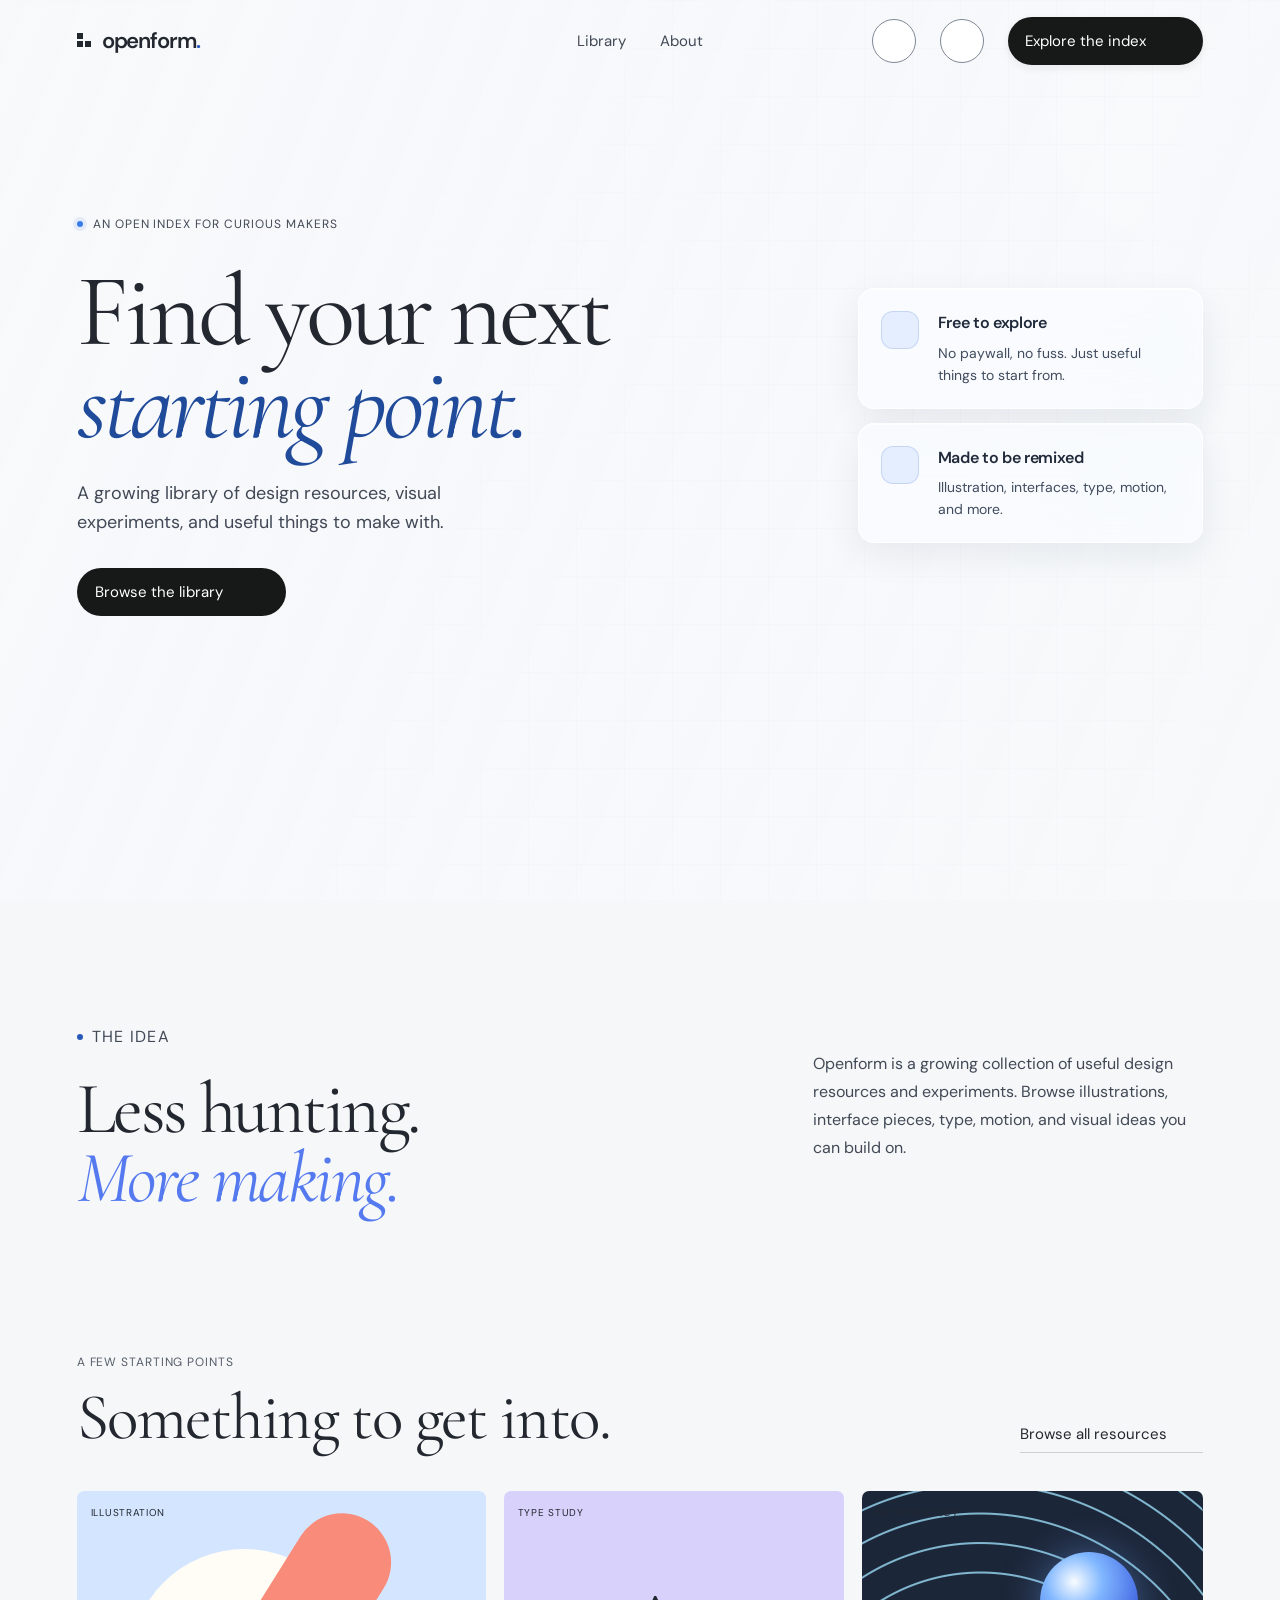
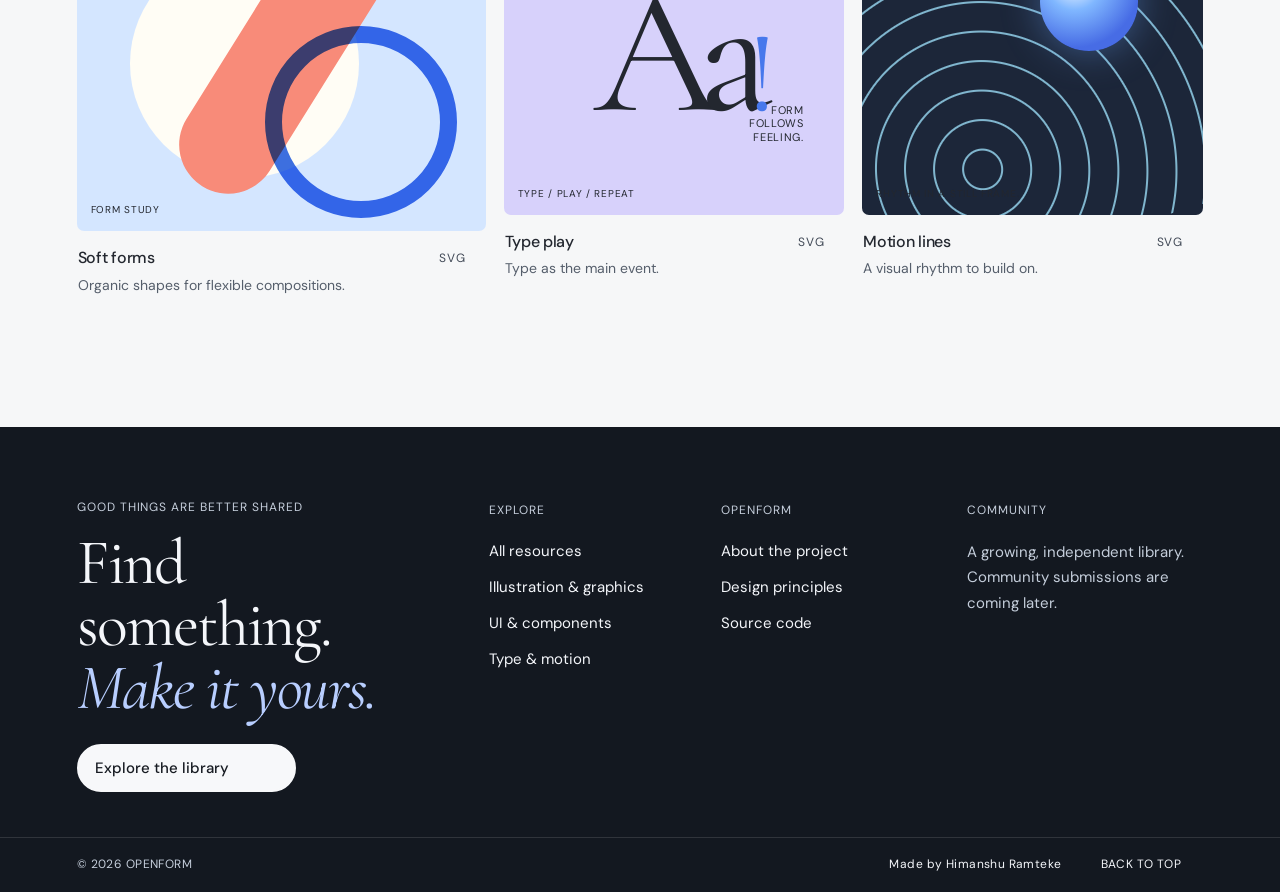
==== index.html @ 05c4e1c3 "Reset sound control preference for the updated interface behaviour" ====
<!doctype html>
<html lang="en">
<head>
<meta charset="utf-8"><meta name="viewport" content="width=device-width,initial-scale=1"><meta name="theme-color" content="#efeeeb">
<meta name="description" content="An open library of design resources, visual experiments, and useful things to make with.">
<title>Openform — A place to start something</title>
<link rel="preconnect" href="https://fonts.googleapis.com"><link rel="preconnect" href="https://fonts.gstatic.com" crossorigin>
<link href="https://fonts.googleapis.com/css2?family=Cormorant+Garamond:ital,wght@0,400;0,500;0,600;1,400;1,500;1,600&family=DM+Sans:wght@400;500;600;700&display=swap" rel="stylesheet">
<link rel="stylesheet" href="styles.css?v=20261012-2"><script src="app.js?v=20261012-2" defer></script>
</head>
<body class="home-page">
<a class="skip-link" href="#main-content">Skip to main content</a>
<div class="ambient-ribbon ribbon-one" aria-hidden="true"></div><div class="ambient-ribbon ribbon-two" aria-hidden="true"></div>
<main class="home-shell" id="main-content">
  <section class="hero-panel" id="top">
    <header class="hero-nav">
      <a class="wordmark" href="index.html" aria-label="Openform home"><span class="brand-mark" aria-hidden="true"><i></i><i></i><i></i></span><span>openform<span class="wordmark-dot">.</span></span></a>
      <nav aria-label="Main navigation"><a href="library.html">Library</a><a href="#about">About</a></nav>
      <button class="sound-toggle" data-sound-toggle type="button" aria-label="Interface sounds" aria-pressed="false" title="Interface sounds"><span class="sound-icon" aria-hidden="true"><span class="mi mi-volume-up"></span></span></button>
      <button class="theme-toggle hero-theme-toggle" id="themeToggle" type="button" aria-label="Switch colour theme" aria-pressed="false"><span class="theme-icon" aria-hidden="true"><span class="mi mi-moon"></span></span></button>
      <a class="nav-cta" href="library.html">Explore the index <span class="mi mi-arrow-up-right" aria-hidden="true"></span></a>
    </header>
    <div class="hero-content">
      <div class="hero-main-copy">
        <p class="eyebrow"><span class="eyebrow-dot"></span> AN OPEN INDEX FOR CURIOUS MAKERS</p>
        <h1>Find your next<br><em>starting point.</em></h1>
        <p class="hero-description">A growing library of design resources, visual experiments, and useful things to make with.</p>
        <div class="hero-actions"><a class="button-primary" href="library.html">Browse the library <span class="mi mi-arrow-up-right" aria-hidden="true"></span></a></div>
      </div>
      <aside class="hero-aside" aria-label="About the library">
        <div class="hero-aside-item"><span class="aside-icon"><span class="mi mi-globe" aria-hidden="true"></span></span><div><strong>Free to explore</strong><p>No paywall, no fuss. Just useful things to start from.</p></div></div>
        <div class="hero-aside-item"><span class="aside-icon"><span class="mi mi-copy" aria-hidden="true"></span></span><div><strong>Made to be remixed</strong><p>Illustration, interfaces, type, motion, and more.</p></div></div>
      </aside>
    </div>
    <div class="hero-field" aria-hidden="true">
      <div class="field-static-gradient"></div>
      <iframe id="heroGradientEmbed" class="hero-gradient-embed" title="Animated Openform gradient background" src="https://backgrounds.supply/gradient-lab/embed#s=[base64]" data-light-src="https://backgrounds.supply/gradient-lab/embed#s=[base64]" data-dark-src="https://backgrounds.supply/gradient-lab/embed#s=[base64]" loading="eager" tabindex="-1" aria-hidden="true" allow="fullscreen" referrerpolicy="strict-origin-when-cross-origin"></iframe>
      <div class="field-grid"></div>
    </div>
  </section>
  <section class="about-strip" id="about" aria-labelledby="about-title">
    <div class="about-copy">
      <div class="about-headline">
        <p class="eyebrow about-eyebrow">THE IDEA</p>
        <h2 id="about-title">Less hunting.<br><em>More making.</em></h2>
      </div>
      <div class="about-description">
        <p>Openform is a growing collection of useful design resources and experiments. Browse illustrations, interface pieces, type, motion, and visual ideas you can build on.</p>
      </div>
    </div>
  </section>
  <section class="home-selection" aria-labelledby="selection-title">
    <div class="selection-heading"><div><p class="eyebrow">A FEW STARTING POINTS</p><h2 id="selection-title">Something to get into.</h2></div><a class="underlined-link" href="library.html">Browse all resources <span class="mi mi-arrow-up-right" aria-hidden="true"></span></a></div>
    <div class="selection-grid">
      <a class="selection-card selection-card-wide" href="library.html?resource=soft-forms"><div class="selection-art selection-art-shapes"><span class="art-index">ILLUSTRATION</span><div class="shape-disc"></div><div class="shape-cut"></div><div class="shape-loop"></div><span class="art-caption">FORM STUDY</span></div><div class="selection-info"><div><h3>Soft forms</h3><p>Organic shapes for flexible compositions.</p></div><span class="asset-format">SVG <span class="mi mi-arrow-up-right" aria-hidden="true"></span></span></div></a>
      <a class="selection-card" href="library.html?resource=type-play"><div class="selection-art selection-art-type"><span class="art-index">TYPE STUDY</span><strong>Aa<span>!</span></strong><small>FORM<br>FOLLOWS<br>FEELING.</small><span class="art-caption">TYPE / PLAY / REPEAT</span></div><div class="selection-info"><div><h3>Type play</h3><p>Type as the main event.</p></div><span class="asset-format">SVG <span class="mi mi-arrow-up-right" aria-hidden="true"></span></span></div></a>
      <a class="selection-card" href="library.html?resource=motion-lines"><div class="selection-art selection-art-motion"><span class="art-index">MOTION STUDY</span><div class="motion-ribbon"></div><div class="motion-orb"></div><span class="art-caption">RHYTHM IN A STILL FRAME.</span></div><div class="selection-info"><div><h3>Motion lines</h3><p>A visual rhythm to build on.</p></div><span class="asset-format">SVG <span class="mi mi-arrow-up-right" aria-hidden="true"></span></span></div></a>
    </div>
  </section>
  
<footer class="site-footer-design" id="footer">
  <div class="footer-main footer-home-main">
    <div class="footer-cta-block">
      <p class="footer-eyebrow">GOOD THINGS ARE BETTER SHARED</p>
      <h2>Find something.<br><em>Make it yours.</em></h2>
      <a class="footer-primary-cta" href="library.html">Explore the library <span class="mi mi-arrow-up-right" aria-hidden="true"></span></a>

    </div>
    <nav class="footer-link-group" aria-label="Explore links"><span>EXPLORE</span><a href="library.html">All resources <span class="mi mi-arrow-up-right" aria-hidden="true"></span></a><a href="library.html#assetGrid">Illustration & graphics</a><a href="library.html#assetGrid">UI & components</a><a href="library.html#assetGrid">Type & motion</a></nav>
    <nav class="footer-link-group" aria-label="Project links"><span>OPENFORM</span><a href="#about">About the project</a><a href="DESIGN.md">Design principles <span class="mi mi-arrow-up-right" aria-hidden="true"></span></a><a href="https://github.com/himanshuramteke-sys/openform-preview">Source code <span class="mi mi-arrow-up-right" aria-hidden="true"></span></a></nav>
    <div class="footer-community"><span>COMMUNITY</span><p>A growing, independent library. Community submissions are coming later.</p></div>
  </div>
  <div class="footer-bottom"><span>© 2026 OPENFORM</span><a class="footer-credit" href="https://himanshuramteke.framer.website/" target="_blank" rel="noopener noreferrer">Made by Himanshu Ramteke <span class="mi mi-arrow-up-right" aria-hidden="true"></span></a><a href="#top">BACK TO TOP <span class="mi mi-arrow-up" aria-hidden="true"></span></a></div>
</footer>
</main>
</body>
</html>
---- styles.css ----
:root{color-scheme:light;--page:#efeeeb;--paper:#fff;--surface:#f7f7f5;--ink:#171818;--muted:#858681;--line:#e5e4df;--blue:#4386f5;--blue-deep:#3468e9;--cyan:#a5e8f4;--mint:#b8efdf;--coral:#ff8977;--lavender:#dcdffb;--lime:#d5f58e;--sans:"DM Sans",sans-serif;--serif:"Cormorant Garamond",Georgia,serif;--ease:cubic-bezier(.22,.7,.18,1)}*{box-sizing:border-box}html{scroll-behavior:smooth;scroll-padding-top:22px}body{margin:0;color:var(--ink);font-family:var(--sans);font-size:17px;line-height:1.5;-webkit-font-smoothing:antialiased}a{color:inherit;text-decoration:none}button,input,select{color:inherit;font:inherit}button{cursor:pointer}button:focus-visible,a:focus-visible,input:focus-visible,select:focus-visible,[tabindex]:focus-visible{outline:2px solid var(--blue-deep);outline-offset:3px}::selection{background:#c8dcff;color:#182139}[hidden]{display:none!important}body.dark{color-scheme:dark;--page:#191a1c;--paper:#222426;--surface:#26282b;--ink:#f3f2ef;--muted:#a2a39f;--line:#383a3d}
.wordmark{display:inline-flex;align-items:center;gap:9px;font-size:22px;font-weight:600;letter-spacing:-1.15px;white-space:nowrap}.wordmark-dot{color:var(--blue)}.brand-mark{position:relative;display:inline-grid;grid-template-columns:repeat(2,6px);grid-template-rows:repeat(2,6px);gap:2px;width:16px;height:16px}.brand-mark i{display:block;background:var(--ink)}.brand-mark i:first-child{grid-column:1;grid-row:1}.brand-mark i:nth-child(2){grid-column:2;grid-row:2}.brand-mark i:nth-child(3){grid-column:1;grid-row:2}
.eyebrow,.section-index,.aside-number,.field-caption,.field-coordinates,.panel-corner-label,.art-index,.art-caption,.asset-format,.footer-note,.sidebar-label,.sidebar-count,.sidebar-footer,.sidebar-note-foot,.collection-note,.sort-wrap>span,.gallery-eyebrow,.gallery-count,.preview-label,.asset-meta p,.asset-category,.modal-eyebrow{font-family:var(--sans);letter-spacing:.075em}
.ambient-ribbon{position:fixed;z-index:0;pointer-events:none;border:1px solid rgba(126,143,159,.15);border-radius:50%;transform:rotate(-28deg)}.ribbon-one{width:410px;height:860px;left:-290px;top:-220px}.ribbon-two{width:520px;height:920px;right:-350px;top:17vh;transform:rotate(31deg)}
.home-page{position:relative;min-height:100vh;overflow-x:hidden;background:var(--page)}.home-shell{position:relative;z-index:1;width:min(1380px,calc(100% - 96px));margin:58px auto 0}
.hero-panel{position:relative;isolation:isolate;min-height:680px;overflow:hidden;border-radius:24px;background:var(--paper);box-shadow:0 28px 90px rgba(30,35,42,.055)}.hero-nav{position:relative;z-index:5;display:flex;align-items:center;justify-content:space-between;gap:24px;height:78px;padding:0 clamp(24px,5vw,66px);border-bottom:1px solid rgba(20,24,28,.055)}.hero-nav nav{display:flex;align-items:center;gap:clamp(22px,4vw,54px)}.hero-nav nav a{color:#747772;font-size:14px;transition:color .2s}.hero-nav nav a:hover{color:var(--ink)}.nav-cta{display:inline-flex;align-items:center;gap:19px;min-height:39px;padding:0 15px;border-radius:99px;background:#171818;color:#fff;font-size:13px;box-shadow:0 3px 8px #17181812;transition:transform .2s,background .2s}.nav-cta:hover{background:var(--blue-deep);transform:translateY(-1px)}.nav-cta span{font-size:17px}
.hero-content{position:relative;z-index:2;display:grid;grid-template-columns:minmax(0,1.15fr) minmax(220px,.55fr);gap:clamp(26px,6vw,86px);padding:82px clamp(30px,8vw,112px) 240px}.hero-main-copy{max-width:740px}.hero-main-copy .eyebrow{display:flex;align-items:center;gap:10px;margin:0 0 28px;color:#777a76;font-size:11px}.eyebrow-dot{display:inline-block;width:6px;height:6px;border-radius:50%;background:var(--blue)}.hero-main-copy h1{margin:0;font-family:var(--serif);font-size:clamp(62px,7.2vw,103px);font-weight:400;line-height:.88;letter-spacing:-.035em}.hero-main-copy h1 em{color:#376fe2;font-weight:400;font-style:italic}.hero-description{max-width:420px;margin:24px 0 0;color:#737670;font-size:16px;line-height:1.7}.hero-actions{display:flex;align-items:center;flex-wrap:wrap;gap:24px;margin-top:25px}.button-primary{display:inline-flex;align-items:center;justify-content:space-between;gap:23px;min-height:43px;padding:0 15px;border-radius:99px;background:#171818;color:#fff;font-size:13px;transition:background .2s,transform .2s}.button-primary span{font-size:18px}.button-primary:hover{background:var(--blue-deep);transform:translateY(-2px)}.text-cta{padding:8px 0;border-bottom:1px solid #d9dad6;color:#656862;font-size:13px}.text-cta span{margin-left:8px;color:#191a1a}
.hero-aside{display:flex;flex-direction:column;justify-content:center;gap:26px;padding-top:15px}.hero-aside-item{display:grid;grid-template-columns:27px 1fr;gap:14px;align-items:start;padding-top:17px;border-top:1px solid #e8e8e4}.aside-number{padding-top:3px;color:#9b9d98;font-size:11px}.hero-aside-item strong{display:block;font-size:15px;font-weight:500;letter-spacing:-.02em}.hero-aside-item p{max-width:230px;margin:5px 0 0;color:#898b85;font-size:13px;line-height:1.65}
.hero-field{position:absolute;z-index:1;right:0;bottom:0;left:0;height:265px;overflow:hidden;background:linear-gradient(180deg,rgba(255,255,255,0) 0%,rgba(228,240,255,.4) 29%,rgba(210,231,255,.8) 100%)}.field-colour{position:absolute;inset:-35% -10% -25%;opacity:.92;background:radial-gradient(ellipse at 24% 90%,rgba(98,156,255,.86),transparent 39%),radial-gradient(ellipse at 53% 85%,rgba(103,211,238,.88),transparent 43%),radial-gradient(ellipse at 80% 95%,rgba(170,179,255,.82),transparent 41%),radial-gradient(ellipse at 42% 35%,rgba(243,248,255,.96),transparent 50%),linear-gradient(105deg,#e8f3ff 5%,#d1ecff 46%,#d8d9ff 100%);background-size:145% 150%;filter:blur(11px);animation:field-drift 15s var(--ease) infinite alternate}.field-grid{position:absolute;inset:-5% -3% -24%;opacity:.5;background-image:linear-gradient(rgba(48,112,210,.16) 1px,transparent 1px),linear-gradient(90deg,rgba(48,112,210,.16) 1px,transparent 1px);background-size:34px 34px;transform:perspective(550px) rotateX(35deg) scale(1.16);transform-origin:center bottom;mask-image:linear-gradient(to bottom,transparent 0%,rgba(0,0,0,.14) 19%,#000 60%,transparent 100%);animation:grid-drift 18s ease-in-out infinite alternate}.hero-field:after{position:absolute;inset:0;content:"";background:linear-gradient(180deg,#fff 0%,rgba(255,255,255,.56) 14%,transparent 54%);pointer-events:none}.field-caption,.field-coordinates{position:absolute;z-index:2;bottom:18px;color:rgba(29,58,105,.63);font-size:9px;letter-spacing:.1em}.field-caption{left:clamp(30px,8vw,112px)}.field-coordinates{right:clamp(30px,8vw,112px)}.field-orbit{position:absolute;z-index:1;display:block;border:1px solid rgba(58,114,210,.28);border-radius:50%;pointer-events:none}.orbit-a{right:18%;bottom:-72%;width:49%;height:100%;transform:rotate(-12deg);animation:orbit-shift 28s linear infinite}.orbit-b{right:7%;bottom:-89%;width:62%;height:120%;transform:rotate(18deg);border-color:rgba(255,255,255,.5);animation:orbit-shift 34s linear infinite reverse}.panel-corner-label{position:absolute;z-index:4;right:24px;bottom:18px;color:rgba(39,70,116,.55);font-size:9px;letter-spacing:.11em}
@keyframes field-drift{0%{background-position:0% 55%;transform:translate3d(-1.5%,0,0) scale(1.02)}100%{background-position:100% 38%;transform:translate3d(1.5%,-2%,0) scale(1.07)}}@keyframes grid-drift{0%{transform:perspective(550px) rotateX(35deg) scale(1.13) translateX(-1%)}100%{transform:perspective(550px) rotateX(35deg) scale(1.18) translateX(1%)}}@keyframes orbit-shift{to{rotate:360deg}}
.about-strip{display:grid;grid-template-columns:.6fr 1.4fr;gap:40px;width:min(1120px,calc(100% - 50px));margin:118px auto 125px}.section-index{display:flex;align-items:flex-start;justify-content:space-between;color:#858781;font-size:11px}.tiny-mark{color:var(--blue);font-size:24px;line-height:.8}.about-copy{display:grid;grid-template-columns:1.05fr .8fr;gap:50px;align-items:start}.about-copy h2{margin:0;font-family:var(--serif);font-size:clamp(47px,5.5vw,73px);font-weight:400;line-height:.9;letter-spacing:-.025em}.about-copy h2 em{color:#376fe2;font-style:italic}.about-copy>div{padding-top:8px}.about-copy p{margin:0 0 23px;color:#686b65;font-size:15px;line-height:1.8}.underlined-link{display:inline-flex;align-items:center;gap:14px;padding-bottom:6px;border-bottom:1px solid #cfd0cb;font-size:13px;transition:gap .2s,border-color .2s}.underlined-link span{font-size:18px}.underlined-link:hover{gap:20px;border-color:var(--blue)}
.home-selection{padding:0 0 95px}.selection-heading{display:flex;align-items:flex-end;justify-content:space-between;gap:24px;margin-bottom:28px}.selection-heading .eyebrow{margin:0 0 13px;color:#858781;font-size:11px}.selection-heading h2{margin:0;font-family:var(--serif);font-size:clamp(42px,4.7vw,61px);font-weight:400;line-height:.95;letter-spacing:-.025em}.selection-grid{display:grid;grid-template-columns:1.2fr 1fr 1fr;gap:14px}.selection-card{display:block;min-width:0}.selection-art{position:relative;isolation:isolate;display:flex;align-items:center;justify-content:center;aspect-ratio:1.05;overflow:hidden;border-radius:7px}.selection-card-wide .selection-art{aspect-ratio:1.2}.selection-art .art-index,.selection-art .art-caption{position:absolute;z-index:4;left:14px;font-size:10px;letter-spacing:.07em}.art-index{top:14px}.art-caption{bottom:13px}.selection-art-shapes{background:#d4e6ff}.shape-disc{position:absolute;top:17%;left:13%;width:56%;aspect-ratio:1;border-radius:50%;background:#fffdf5}.shape-cut{position:absolute;top:2%;left:39%;width:24%;height:92%;border-radius:100px;background:#f88b79;transform:rotate(32deg)}.shape-loop{position:absolute;right:7%;bottom:4%;width:47%;aspect-ratio:1;border:17px solid #3d70e8;border-radius:50%;mix-blend-mode:multiply}.selection-art-type{background:#d7d1fb}.selection-art-type>strong{font-family:var(--serif);font-size:clamp(110px,14vw,190px);font-weight:400;line-height:.8;letter-spacing:-.13em}.selection-art-type>strong span{color:#4778ec;font-size:.65em}.selection-art-type>small{position:absolute;right:12%;bottom:22%;font-size:11px;line-height:1.2;text-align:right;letter-spacing:.06em}.selection-art-motion{background:#1c2639}.motion-ribbon{position:absolute;inset:-10%;background:repeating-radial-gradient(ellipse at 30% 75%,transparent 0 18px,rgba(156,222,248,.78) 19px 20px,transparent 21px 29px);transform:rotate(-17deg);animation:motion-drift 18s linear infinite alternate}.motion-orb{position:absolute;top:19%;right:19%;width:29%;aspect-ratio:1;border-radius:50%;background:radial-gradient(circle at 35% 30%,#f9fcff,#80b7ff 30%,#476ce5 70%);box-shadow:0 0 38px rgba(111,169,255,.4)}@keyframes motion-drift{to{transform:rotate(-8deg) scale(1.08) translateX(2%)}}.selection-info{display:flex;align-items:flex-start;justify-content:space-between;gap:12px;padding:13px 1px 3px}.selection-info h3{margin:0;font-size:14px;font-weight:500;letter-spacing:-.02em}.selection-info p{margin:5px 0 0;color:#81837d;font-size:13px}.asset-format{padding-top:3px;color:#777973;font-size:10px;white-space:nowrap}
.home-footer{display:flex;align-items:center;justify-content:space-between;gap:20px;min-height:80px;border-top:1px solid #dad9d3}.home-footer p,.home-footer>a:not(.wordmark),.footer-note{color:#7f817b;font-size:12px}.home-footer>a:not(.wordmark){display:flex;align-items:center;gap:9px}.home-footer>a:not(.wordmark) span{font-size:17px}.footer-note{font-size:10px!important;letter-spacing:.08em}
.library-page{min-height:100vh;background:var(--surface)}.library-app{display:grid;grid-template-columns:228px minmax(0,1fr);max-width:1900px;min-height:100vh;margin:0 auto;background:var(--surface)}.library-sidebar{position:sticky;top:0;display:flex;flex-direction:column;align-self:start;min-width:0;height:100vh;padding:23px 14px 15px 23px;border-right:1px solid #e8e7e2;background:var(--surface)}.library-sidebar .wordmark{margin:0 0 46px 1px;font-size:23px}.sidebar-section{display:flex;flex-direction:column;gap:3px}.sidebar-label{margin:0 0 10px 8px;color:#a1a29d;font-size:11px}.sidebar-filter,.sidebar-link{display:flex;align-items:center;gap:10px;width:100%;min-height:34px;padding:0 9px;border:0;border-radius:5px;background:transparent;text-align:left;color:#777a75;font-size:14px;transition:background .18s,color .18s}.sidebar-filter:hover,.sidebar-link:hover{background:#eeefeb;color:var(--ink)}.sidebar-filter.is-active{background:#e9e9e5;color:#191a19;font-weight:500}.sidebar-icon{display:inline-flex;align-items:center;justify-content:center;flex:0 0 16px;width:16px;color:#6d716c;font-size:16px;line-height:1}.sidebar-filter .sidebar-icon{font-size:15px}.sidebar-filter:first-of-type .sidebar-icon{color:var(--blue)}.sidebar-count{margin-left:auto;color:#9b9d96;font-size:10px}.sidebar-secondary{margin-top:32px}.sidebar-note{margin-top:auto;padding:15px 10px 14px;border:1px solid #e9e8e3;border-radius:6px;background:#fff}.sidebar-note-mark{display:block;color:var(--blue);font-size:21px;line-height:1}.sidebar-note p{margin:9px 0 13px;color:#777972;font-size:12px;line-height:1.6}.sidebar-note-foot{color:#9a9c95;font-size:9px;letter-spacing:.08em}.sidebar-footer{display:flex;align-items:center;justify-content:flex-end;gap:10px;padding-top:14px;color:#999b95;font-size:10px;letter-spacing:.07em}.theme-toggle{display:grid;place-items:center;flex:0 0 34px;width:34px;height:34px;border:1px solid #e5e4df;border-radius:50%;background:transparent;font-size:19px;transition:background .2s}.theme-toggle:hover{background:#e9eaf4}.mobile-theme-toggle{display:none}
.library-main{min-width:0;padding:22px clamp(20px,2.3vw,38px) 34px}.library-header{display:flex;align-items:center;justify-content:space-between;gap:20px;margin-bottom:27px}.library-page-title{display:flex;align-items:baseline;flex-wrap:wrap;gap:12px}.library-page-title h1{margin:0;font-size:25px;font-weight:600;letter-spacing:-.055em}.library-page-title h1 span{color:#b0b1ac;font-weight:400}.library-page-title p{margin:0;color:#92948e;font-size:14px}.library-header-actions{display:flex;align-items:center;gap:19px}.collection-note{display:flex;align-items:center;gap:7px;color:#83857f;font-size:10px}.collection-dot{display:inline-block;width:6px;height:6px;border-radius:50%;background:#81cfae}.back-link{font-size:12px;color:#72756e}.back-link span{margin-left:7px;font-size:16px}
.library-tools{display:flex;align-items:center;gap:20px;margin-bottom:15px}.search-box{display:flex;align-items:center;gap:10px;width:min(100%,480px);min-height:42px;padding:0 9px 0 12px;border:1px solid #e5e5df;border-radius:6px;background:#fff}.search-icon{color:#858780;font-size:23px;line-height:1}.search-box input{width:100%;min-width:0;border:0;outline:0!important;background:transparent;font-size:14px}.search-box input::placeholder{color:#a0a29b}.search-box kbd{display:grid;place-items:center;width:20px;height:19px;border:1px solid #e8e8e2;border-radius:4px;color:#9b9d96;font:12px var(--sans)}.search-box button{display:none;place-items:center;width:26px;height:26px;border:0;border-radius:4px;background:transparent;font-size:20px}.sort-wrap{display:flex;align-items:center;gap:8px;margin-left:auto;color:#90928b;font-size:10px;letter-spacing:.09em}.sort-wrap select{min-height:35px;padding:0 24px 0 10px;border:1px solid #e5e5df;border-radius:6px;background:#fff;font-size:13px;letter-spacing:0}
.category-strip{display:flex;align-items:center;flex-wrap:wrap;gap:7px;margin-bottom:28px}.filter-chip{display:inline-flex;align-items:center;gap:8px;min-height:29px;padding:0 12px;border:0;border-radius:99px;background:#eeefed;color:#777a75;font-size:13px;white-space:nowrap;transition:background .18s,color .18s}.filter-chip span{color:#a0a29b;font-size:11px}.filter-chip:hover{background:#e4e7ed;color:#242625}.filter-chip.is-active,.filter-chip.active{background:#191a1b;color:#fff}.filter-chip.is-active span,.filter-chip.active span{color:#cfd0cc}.filter-status{margin-left:auto;color:#9a9c96;font-size:11px}.gallery-heading{display:flex;align-items:flex-end;justify-content:space-between;gap:15px;margin-bottom:13px}.gallery-eyebrow{display:block;margin-bottom:6px;color:#999b94;font-size:10px}.gallery-heading h2{margin:0;font-family:var(--serif);font-size:34px;font-weight:400;line-height:.97;letter-spacing:-.025em}.gallery-count{padding-bottom:3px;color:#9a9c95;font-size:10px}
.asset-grid{column-count:3;column-gap:12px;column-fill:balance}.asset-card{position:relative;display:inline-block;width:100%;margin:0 0 12px;break-inside:avoid;cursor:pointer;animation:fade-up .32s both}.asset-preview{position:relative;isolation:isolate;display:block;width:100%;aspect-ratio:1.12;overflow:hidden;border-radius:7px;background:#e7e8e6;transition:transform .22s,box-shadow .22s}.asset-card:hover .asset-preview{transform:translateY(-2px);box-shadow:0 9px 24px rgba(26,35,52,.08)}.asset-card[data-kind="shape"] .asset-preview{aspect-ratio:.9}.asset-card[data-kind="grid"] .asset-preview{aspect-ratio:1.08}.asset-card[data-kind="type"] .asset-preview{aspect-ratio:1.2}.asset-card[data-kind="orbit"] .asset-preview{aspect-ratio:1.1}.asset-card[data-kind="ui"] .asset-preview{aspect-ratio:1.15}.asset-card[data-kind="fields"] .asset-preview{aspect-ratio:1.26}.asset-card[data-kind="lines"] .asset-preview{aspect-ratio:1.12}.asset-card[data-kind="icons"] .asset-preview{aspect-ratio:1.05}.asset-card[data-kind="paper"] .asset-preview{aspect-ratio:.85}.asset-card[data-kind="soft"] .asset-preview{aspect-ratio:1.16}.asset-card[data-kind="kinetic"] .asset-preview{aspect-ratio:1.06}
.art-sample{position:absolute;inset:0;display:flex;align-items:center;justify-content:center;overflow:hidden;color:#171818}.sample-label,.sample-footer{position:absolute;z-index:3;left:12px;color:currentColor;font-size:9px;letter-spacing:.08em}.sample-label{top:12px}.sample-footer{bottom:11px}.sample-shape{background:#d6e5f8}.sample-circle{position:absolute;top:14%;left:12%;width:58%;aspect-ratio:1;border-radius:50%;background:#fffdf5}.sample-pillar{position:absolute;top:0;left:39%;width:26%;height:100%;border-radius:999px;background:#ff8877;transform:rotate(34deg)}.sample-ring{position:absolute;right:5%;bottom:8%;width:50%;aspect-ratio:1;border:14px solid #4879ea;border-radius:50%;mix-blend-mode:multiply}.sample-soft{background:#172238;color:#fff}.sample-blob{position:absolute;border-radius:50%;filter:blur(2px)}.blob-a{top:-8%;left:-5%;width:66%;aspect-ratio:1;background:#517cf2}.blob-b{right:-4%;bottom:-20%;width:67%;aspect-ratio:1;background:#7ce0dc}.blob-c{top:26%;left:38%;width:43%;aspect-ratio:1;background:#f88676;mix-blend-mode:screen}.sample-soft>span{position:relative;z-index:1;font-family:var(--serif);font-size:clamp(39px,4vw,66px);line-height:.8;letter-spacing:-.025em}.sample-soft small{position:absolute;right:12px;bottom:11px;font-size:9px;letter-spacing:.06em}.sample-type{background:#ddd7f8}.sample-type small,.sample-type label{position:absolute;left:12px;font-size:9px;letter-spacing:.08em}.sample-type small{top:12px}.sample-type label{bottom:11px;color:#5b5d68}.sample-type strong{font-family:var(--serif);font-size:clamp(90px,9vw,140px);font-weight:400;letter-spacing:-.09em}.sample-type strong span{color:#386ce5;font-size:.6em}.sample-orbit svg,.sample-lines svg{display:block;width:100%;height:100%}.sample-ui{padding:7%;background:#d9e4f9}.sample-ui-card{display:flex;flex-direction:column;width:100%;height:100%;padding:11px;background:#fff;color:#171818}.sample-ui-top{display:flex;align-items:center;gap:4px}.sample-ui-top i{width:5px;height:5px;border-radius:50%;background:#f88b79}.sample-ui-top i:nth-child(2){background:#d4ed9e}.sample-ui-top i:nth-child(3){background:#8db1ff}.sample-ui-top span{margin-left:auto;color:#8a8c86;font-size:8px;letter-spacing:.06em}.sample-ui-card>small{margin-top:18px;color:#7f817a;font-size:9px;letter-spacing:.06em}.sample-ui-card>strong{margin-top:7px;font-size:clamp(18px,2.2vw,31px);font-weight:500;line-height:1;letter-spacing:-.07em}.sample-ui-rule{height:1px;margin-top:auto;background:#e9e9e5}.sample-ui-card>b{margin-top:9px;color:#356be8;font-size:10px;font-weight:500}.sample-fields{background:#e9e3fb}.sample-fields>div{position:absolute;inset:4% 26% 18% 3%;border-radius:50%;background:#f68b78}.sample-fields>div:nth-child(2){inset:20% -10% 8% 45%;background:#4a79ed}.sample-fields>div:nth-child(3){inset:15% 28% 30% 24%;border-radius:48% 52% 64% 36%;background:#c4f1e6;mix-blend-mode:screen;transform:rotate(-25deg)}.sample-fields span{position:relative;z-index:1;font-family:var(--serif);font-size:47px;line-height:.8;letter-spacing:-.03em}.sample-lines{background:#172238}.sample-icons{background:#d7edaa}.icon-grid{display:grid;grid-template-columns:repeat(4,1fr);gap:6px;width:77%;height:71%}.icon-grid span{display:grid;place-items:center;border:1px solid rgba(31,35,34,.07);border-radius:4px;background:#fdfcf8;color:#1d2124;font-size:clamp(20px,3vw,35px)}.icon-grid span:nth-child(3n){background:#4a78e8;color:#fff}.icon-grid span:nth-child(3n + 1){background:#ff8b77}.sample-icons small{position:absolute;bottom:11px;left:12px;font-size:9px;letter-spacing:.07em}.sample-paper{background:#d9d3fa}.paper-circle{position:absolute;top:12%;left:6%;width:55%;aspect-ratio:1;border-radius:50%;background:#d5f58e}.paper-arch{position:absolute;top:14%;right:9%;width:34%;height:78%;border-radius:48% 48% 0 0;background:#ff8a78}.paper-cut{position:absolute;top:27%;left:38%;width:32%;height:60%;background:#3f70e9;transform:rotate(36deg)}.paper-label{position:absolute;bottom:11px;left:12px;font-size:9px;letter-spacing:.07em}.sample-spectrum{background:#192537}.sample-spectrum>div{position:absolute;width:68%;height:92%;border-radius:50%;background:#5a83ef;filter:blur(1px);transform:rotate(28deg)}.sample-spectrum>div:nth-child(2){width:47%;background:#ff8977;transform:rotate(-25deg)}.sample-spectrum>div:nth-child(3){width:27%;background:#d2f2e7;transform:rotate(8deg)}.sample-spectrum span{position:relative;color:#171818;font-family:var(--serif);font-size:30px;line-height:.85}.sample-kinetic{align-items:flex-start;justify-content:center;padding:9%;background:#d5f58e}.sample-kinetic small,.sample-kinetic>span{position:absolute;left:9%;font-size:7px;letter-spacing:.08em}.sample-kinetic small{top:9%}.sample-kinetic>span{bottom:9%}.sample-kinetic strong{font-family:var(--serif);font-size:clamp(41px,4.5vw,66px);font-weight:400;line-height:.72;letter-spacing:-.025em}.sample-kinetic em{color:transparent;font-style:italic;-webkit-text-stroke:1px #386ce5}.sample-grid{align-items:flex-start;justify-content:center;padding:10%;background:#eef4fb}.grid-lines{position:absolute;inset:0;background-image:linear-gradient(rgba(65,118,202,.14) 1px,transparent 1px),linear-gradient(90deg,rgba(65,118,202,.14) 1px,transparent 1px);background-size:23px 23px;mask-image:linear-gradient(to bottom,#000,transparent 90%)}.sample-grid small,.sample-grid span{position:absolute;left:10%;font-size:9px;letter-spacing:.08em}.sample-grid small{top:10%}.sample-grid span{bottom:10%}.sample-grid strong{position:relative;margin-top:9%;font-family:var(--serif);font-size:clamp(31px,3.4vw,50px);font-weight:400;line-height:.88;letter-spacing:-.02em}.sample-grid em{color:#3c71e7;font-style:italic;text-decoration:underline;text-decoration-thickness:1px}
.asset-open{position:absolute;right:9px;bottom:9px;z-index:5;display:grid;place-items:center;width:29px;height:29px;border:0;border-radius:50%;background:rgba(28,31,33,.54);color:#fff;font-size:18px;transition:background .18s,transform .18s}.asset-open:hover,.asset-card:hover .asset-open{background:#1b1d1e;transform:translate(1px,-1px)}.preview-label{position:absolute;top:10px;left:10px;z-index:5;padding:4px 6px;border-radius:3px;background:rgba(255,255,255,.84);color:#3d403c;font-size:9px;letter-spacing:.05em;backdrop-filter:blur(5px)}.asset-meta{display:flex;align-items:flex-start;justify-content:space-between;gap:9px;padding:10px 1px 1px}.asset-meta h3{margin:0;font-size:12px;font-weight:500;letter-spacing:-.02em}.asset-meta p{margin:4px 0 0;color:#92948e;font-size:10px;letter-spacing:.035em}.asset-category{padding:4px 6px;border:1px solid #e5e5df;border-radius:3px;color:#7c7f78;font-size:10px;letter-spacing:0;white-space:nowrap}.empty-state{padding:90px 20px;text-align:center}.empty-state>span{color:var(--blue);font-family:var(--serif);font-size:47px}.empty-state h2{margin:6px 0 8px;font-family:var(--serif);font-size:36px;font-weight:400}.empty-state p{color:var(--muted);font-size:14px}.reset-button{margin-top:7px;padding:9px 12px;border:0;border-radius:4px;background:#171818;color:#fff;font-size:13px}.gallery-footer{display:flex;justify-content:space-between;gap:20px;margin-top:37px;padding:16px 0 0;border-top:1px solid #e5e4df;color:#a1a29b;font-size:9px;letter-spacing:.1em}
.modal-backdrop{position:fixed;z-index:50;inset:0;display:none;align-items:center;justify-content:center;overflow:auto;padding:24px;background:rgba(23,25,29,.58);backdrop-filter:blur(7px)}.modal-backdrop.open{display:flex}.asset-modal{position:relative;display:grid;grid-template-columns:1fr 1fr;width:min(900px,100%);max-height:calc(100vh - 48px);overflow:auto;border-radius:8px;background:var(--paper);box-shadow:0 24px 80px #0003}.modal-close{position:absolute;z-index:4;top:12px;right:12px;display:grid;place-items:center;width:35px;height:35px;border:1px solid #deded9;border-radius:50%;background:var(--paper);font-size:23px}.modal-preview{position:relative;min-height:340px;overflow:hidden;background:var(--surface)}.modal-preview .art-sample{min-height:100%;aspect-ratio:auto}.modal-info{padding:clamp(25px,4vw,45px)}.modal-eyebrow{color:#969891;font-size:10px;letter-spacing:.08em}.modal-info h2{margin:17px 0 12px;font-family:var(--serif);font-size:clamp(32px,4vw,48px);font-weight:400;line-height:.96}.modal-info>p{color:#777a74;font-size:14px;line-height:1.75}.modal-tags{display:flex;flex-wrap:wrap;gap:6px;margin:20px 0}.modal-tags span{padding:5px 8px;border:1px solid #e2e2dc;border-radius:3px;color:#666963;font-size:11px}.modal-actions{display:flex;flex-wrap:wrap;gap:8px;margin-top:23px}.pill-link,.secondary-button{display:inline-flex;align-items:center;justify-content:center;gap:12px;min-height:40px;padding:10px 13px;border:1px solid #171818;border-radius:4px;background:#171818;color:#fff;font-size:13px}.secondary-button{background:transparent;color:#171818}.modal-info .modal-note{margin-top:20px;font-size:12px}.grain{display:none}
@keyframes fade-up{from{opacity:0;transform:translateY(5px)}to{opacity:1;transform:translateY(0)}}
@media(min-width:1540px){.asset-grid{column-count:4}.library-main{padding-inline:40px}}
@media(max-width:1120px){.home-shell{width:calc(100% - 60px);margin-top:35px}.hero-content{padding:70px 6% 240px;grid-template-columns:minmax(0,1fr) minmax(210px,.65fr)}.hero-main-copy h1{font-size:clamp(62px,8vw,87px)}.library-app{grid-template-columns:205px minmax(0,1fr)}.library-sidebar{padding-left:16px}.library-main{padding-inline:21px}.asset-grid{column-count:2}.selection-grid{gap:12px}}
@media(max-width:760px){.home-shell{width:calc(100% - 28px);margin-top:14px}.hero-panel{min-height:0;border-radius:17px}.hero-nav{height:65px;padding:0 18px}.hero-nav nav{gap:16px}.hero-nav nav a{font-size:13px}.wordmark{font-size:20px;gap:7px}.brand-mark{transform:scale(.86)}.nav-cta{min-height:34px;padding:0 10px;gap:7px;font-size:12px}.hero-content{display:block;padding:49px 22px 224px}.hero-main-copy .eyebrow{margin-bottom:24px;font-size:10px}.hero-main-copy h1{font-size:clamp(59px,11.6vw,85px)}.hero-description{max-width:400px;margin-top:20px;font-size:15px}.hero-actions{gap:17px;margin-top:21px}.button-primary{min-height:39px;padding:0 12px;font-size:12px}.text-cta{font-size:12px}.hero-aside{display:none}.hero-field{height:226px}.field-caption{left:22px;bottom:13px;font-size:8px}.field-coordinates{right:22px;bottom:13px;font-size:8px}.panel-corner-label{display:none}.about-strip{grid-template-columns:1fr;gap:20px;width:calc(100% - 44px);margin:75px auto 80px}.section-index{font-size:10px}.tiny-mark{font-size:21px}.about-copy{grid-template-columns:1fr;gap:22px}.about-copy h2{font-size:59px}.about-copy>div{padding-top:0}.about-copy p{max-width:500px;font-size:14px}.home-selection{padding-bottom:65px}.selection-heading{align-items:flex-start;flex-direction:column;gap:17px}.selection-heading h2{font-size:43px}.selection-grid{grid-template-columns:1fr 1fr;gap:21px 10px}.selection-card-wide{grid-column:span 2}.selection-card-wide .selection-art{aspect-ratio:1.35}.selection-art{aspect-ratio:1}.selection-art-type>strong{font-size:clamp(100px,23vw,145px)}.selection-art-type>small{font-size:9px}.selection-info{padding-top:9px}.selection-info h3{font-size:12px}.selection-info p{font-size:12px;line-height:1.4}.asset-format{font-size:9px}.home-footer{flex-wrap:wrap;gap:10px;padding:18px 0}.home-footer p{display:none}.footer-note{display:none}
.library-app{display:block}.library-sidebar{position:relative;display:grid;grid-template-columns:1fr auto;align-items:center;height:auto;padding:13px 17px;border-right:0;border-bottom:1px solid #e8e7e2}.library-sidebar .wordmark{margin:0}.sidebar-section,.sidebar-note,.sidebar-footer{display:none}.library-main{padding:21px 17px 30px}.library-header{margin-bottom:19px}.library-page-title{display:block}.library-page-title h1{font-size:23px}.library-page-title p{margin-top:4px;font-size:12px}.library-header-actions{gap:11px}.collection-note,.back-link{display:none}.mobile-theme-toggle{display:grid}.library-tools{gap:10px}.search-box{min-height:40px}.sort-wrap{gap:5px}.sort-wrap>span{font-size:9px}.sort-wrap select{padding:0 18px 0 7px;min-height:34px;font-size:12px}.category-strip{flex-wrap:nowrap;overflow-x:auto;padding:1px 0 8px;margin-right:-17px;margin-bottom:22px;scrollbar-width:none}.category-strip::-webkit-scrollbar{display:none}.filter-chip{min-height:29px;padding:0 10px;font-size:12px}.filter-status{display:none}.gallery-heading h2{font-size:31px}.gallery-count{font-size:9px}.asset-grid{column-count:2;column-gap:9px}.asset-card{margin-bottom:11px}.asset-preview{border-radius:6px}.asset-card[data-kind="shape"] .asset-preview{aspect-ratio:.86}.asset-card[data-kind="paper"] .asset-preview{aspect-ratio:.84}.preview-label{top:7px;left:7px;padding:4px;font-size:8px}.asset-open{right:6px;bottom:6px;width:25px;height:25px;font-size:16px}.asset-meta{gap:6px;padding-top:8px}.asset-meta h3{font-size:11px}.asset-meta p{font-size:9px}.asset-category{font-size:9px;padding:3px 4px}.gallery-footer{font-size:8px}.asset-modal{display:block;max-height:calc(100vh - 24px)}.modal-backdrop{padding:12px}.modal-preview{min-height:220px;max-height:250px}.modal-info{padding:22px}.modal-info h2{font-size:36px}.modal-actions{flex-direction:column;align-items:stretch}.modal-actions button{width:100%}}
@media(max-width:390px){.hero-nav nav{gap:12px}.hero-nav nav a{font-size:12px}.nav-cta{font-size:11px}.hero-main-copy h1{font-size:57px}.hero-content{padding-inline:18px}.field-caption{left:18px}.field-coordinates{right:18px}.library-tools{align-items:stretch;flex-direction:column}.search-box{width:100%}.sort-wrap{justify-content:flex-end}.asset-category{display:none}}
@media(prefers-reduced-motion:reduce){*,*::before,*::after{scroll-behavior:auto!important;animation-duration:.01ms!important;animation-iteration-count:1!important;transition-duration:.01ms!important}}


/* === Reference pass 05: Outway-style footer, clean split hero, animated spectral field === */
:root{
  --page:#efeeeb;--paper:#fff;--surface:#f7f7f5;--ink:#171818;--muted:#858681;--line:#e5e4df;
  --blue:#4386f5;--blue-deep:#3468e9;--cyan:#a5e8f4;--mint:#b8efdf;--coral:#ff8977;--lavender:#dcdffb;--lime:#d5f58e;
  --sans:"DM Sans",sans-serif;--serif:"Cormorant Garamond",Georgia,serif;--footer:#14191f;--footer-ink:#f5f6f7;--footer-muted:#a6adb7;
}
body.dark{color-scheme:dark;--page:#14171c;--paper:#1c2026;--surface:#1a1e24;--ink:#f2f3f3;--muted:#a2a7af;--line:#343a43;--blue:#85b3ff;--blue-deep:#6b9dff;--footer:#10141a;--footer-ink:#f5f6f7;--footer-muted:#a6adb7}
.field-colour{display:none!important}
.hero-field{background:#eaf4fc;height:265px}
.field-canvas{position:absolute;inset:0;display:block;width:100%;height:100%;filter:saturate(1.08)}
.hero-field::after{position:absolute;inset:0;content:"";pointer-events:none;background:linear-gradient(180deg,rgba(255,255,255,.92) 0%,rgba(255,255,255,.42) 18%,rgba(255,255,255,.03) 53%,transparent 76%)}
.field-grid{z-index:1;opacity:.22;background-image:linear-gradient(rgba(41,100,192,.18) 1px,transparent 1px),linear-gradient(90deg,rgba(41,100,192,.18) 1px,transparent 1px);background-size:36px 36px;mask-image:linear-gradient(to bottom,transparent 0%,#000 36%,#000 80%,transparent 100%)}
.field-caption,.field-coordinates{z-index:3;color:rgba(30,58,99,.7);font-size:9px;letter-spacing:.105em}
.hero-theme-toggle{flex:0 0 36px;width:36px;height:36px;border:1px solid #e6e7e4;border-radius:50%;background:rgba(255,255,255,.84);color:#23272d;backdrop-filter:blur(10px)}
.hero-theme-toggle:hover{background:#e7efff}
.hero-nav{gap:clamp(12px,2vw,24px)}
.hero-nav nav{margin-left:auto}
.hero-nav nav a{white-space:nowrap}
.nav-cta{white-space:nowrap}
body.dark.home-page{background:#14171c;color:#f2f3f3}
body.dark.home-page .hero-panel{background:#1c2026;box-shadow:0 28px 90px rgba(0,0,0,.24)}
body.dark.home-page .hero-nav{border-bottom-color:rgba(255,255,255,.08)}
body.dark.home-page .hero-nav nav a,body.dark.home-page .hero-main-copy .eyebrow,body.dark.home-page .hero-description,body.dark.home-page .hero-aside-item p{color:#a2a7af}
body.dark.home-page .hero-main-copy h1{color:#f2f3f3}
body.dark.home-page .hero-main-copy h1 em{color:#8bbaff}
body.dark.home-page .hero-aside-item{border-top-color:#363b43}
body.dark.home-page .aside-number{color:#979eaa}
body.dark.home-page .text-cta{color:#b9bec7;border-bottom-color:#454b55}
body.dark.home-page .text-cta span{color:#eef1f6}
body.dark.home-page .hero-field{background:#111824}
body.dark.home-page .hero-field::after{background:linear-gradient(180deg,rgba(28,32,38,.94) 0%,rgba(28,32,38,.43) 19%,rgba(28,32,38,.04) 53%,transparent 76%)}
body.dark.home-page .field-grid{opacity:.18;background-image:linear-gradient(rgba(111,157,255,.2) 1px,transparent 1px),linear-gradient(90deg,rgba(111,157,255,.2) 1px,transparent 1px)}
body.dark.home-page .field-caption,body.dark.home-page .field-coordinates{color:rgba(210,226,255,.75)}
body.dark.home-page .hero-theme-toggle{background:#262c35;border-color:#414854;color:#f2f3f3}
body.dark.home-page .about-copy p{color:#b7bbc2}
body.dark.home-page .section-index,body.dark.home-page .selection-heading .eyebrow{color:#a2a7af}
body.dark.home-page .underlined-link{border-color:#444b55}
body.dark.home-page .selection-info p,body.dark.home-page .asset-format{color:#a2a7af}
body.dark.home-page .home-footer{border-top-color:#343a43}
body.dark.home-page .home-footer p,body.dark.home-page .home-footer>a:not(.wordmark),body.dark.home-page .footer-note{color:#a2a7af}
/* Outway-inspired footer structure: statement, link columns, community CTA, compact legal rail. */
.site-footer-design{position:relative;isolation:isolate;overflow:hidden;width:100%;background:var(--footer);color:var(--footer-ink);font-family:var(--sans)}
.home-shell .site-footer-design{left:50%;width:100vw;margin-left:-50vw}
.footer-spotlight{position:relative;isolation:isolate;overflow:hidden;padding:clamp(36px,5.5vw,76px) clamp(22px,6.5vw,100px) clamp(40px,6vw,82px);border-bottom:1px solid rgba(255,255,255,.12)}
.footer-spotlight-glow{position:absolute;z-index:-1;inset:0;background:radial-gradient(ellipse at 72% 110%,rgba(70,123,240,.42),transparent 44%),radial-gradient(ellipse at 87% 45%,rgba(75,192,218,.13),transparent 28%);pointer-events:none}
.footer-spotlight-meta{display:flex;justify-content:space-between;gap:20px;color:var(--footer-muted);font-size:11px;letter-spacing:.1em}
.footer-spotlight-main{display:flex;align-items:flex-end;justify-content:space-between;gap:30px;margin-top:40px}
.footer-eyebrow{margin:0 0 15px;color:#aab2be;font-size:11px;letter-spacing:.12em}
.footer-spotlight-main h2{margin:0;font-family:var(--serif);font-size:clamp(50px,7.5vw,106px);font-weight:400;line-height:.83;letter-spacing:-.025em}
.footer-spotlight-main h2 em{color:#9ac8ff;font-style:italic}
.footer-primary-cta{display:inline-flex;align-items:center;justify-content:space-between;gap:25px;min-height:45px;padding:0 16px;border:1px solid rgba(255,255,255,.25);border-radius:999px;background:#f5f6f7;color:#171a20;font-size:13px;font-weight:500;white-space:nowrap;transition:background .2s,transform .2s}
.footer-primary-cta span{font-size:19px}
.footer-primary-cta:hover{background:#9ac8ff;transform:translateY(-2px)}
.footer-big-word{position:absolute;right:-.035em;bottom:-.25em;z-index:-1;color:rgba(255,255,255,.035);font-size:clamp(125px,24vw,350px);font-weight:700;line-height:.8;letter-spacing:-.105em;white-space:nowrap;pointer-events:none}
.footer-content{display:grid;grid-template-columns:minmax(220px,1.5fr) repeat(2,minmax(120px,.72fr)) minmax(200px,1.12fr);gap:clamp(20px,3.5vw,54px);padding:42px clamp(22px,6.5vw,100px) 46px}
.footer-intro .footer-wordmark{color:#f5f6f7;font-size:24px}
.footer-intro .brand-mark i{background:#f5f6f7}
.footer-intro .wordmark-dot{color:#9ac8ff}
.footer-intro p{max-width:275px;margin:18px 0 25px;color:#b3bbc5;font-size:14px;line-height:1.7}
.footer-intro-note{color:#8b95a3;font-size:10px;letter-spacing:.1em}
.footer-link-group,.footer-community{display:flex;flex-direction:column;align-items:flex-start;gap:12px}
.footer-link-group>span,.footer-community>span{margin:4px 0 6px;color:#8f9aa8;font-size:10px;letter-spacing:.11em}
.footer-link-group a,.footer-community>a{display:inline-flex;align-items:center;gap:7px;color:#e4e7eb;font-size:13px;transition:color .18s}
.footer-link-group a span,.footer-community>a span{color:#9ac8ff}
.footer-link-group a:hover,.footer-community>a:hover{color:#9ac8ff}
.footer-community h3{margin:0;font-family:var(--serif);font-size:28px;font-weight:400;line-height:.93}
.footer-community p{max-width:270px;margin:0 0 3px;color:#aeb6c1;font-size:12px;line-height:1.7}
.footer-bottom{display:flex;justify-content:space-between;gap:20px;padding:15px clamp(22px,6.5vw,100px) 17px;border-top:1px solid rgba(255,255,255,.12);color:#8f9aa8;font-size:10px;letter-spacing:.07em}
.footer-bottom a{color:#d8dfe8;white-space:nowrap;transition:color .18s}
.footer-bottom a:hover{color:#9ac8ff}
body.dark .site-footer-design{--footer:#0c1016}
body.dark .footer-primary-cta{background:#f3f4f5;color:#171a20}
body.dark .footer-primary-cta:hover{background:#a2caff}
/* Library theme surfaces follow the same light/dark preference. */
body.dark .library-sidebar,body.dark .library-app{background:var(--surface);border-color:var(--line)}
body.dark .library-sidebar{border-right-color:var(--line)}
body.dark .sidebar-filter,body.dark .sidebar-link{color:#abb0b8}
body.dark .sidebar-filter:hover,body.dark .sidebar-link:hover{background:#2b3038;color:#f5f6f7}
body.dark .sidebar-filter.is-active{background:#303640;color:#f5f6f7}
body.dark .sidebar-note{background:#20242b;border-color:#3a4049}
body.dark .sidebar-note p,body.dark .sidebar-note-foot,body.dark .sidebar-footer{color:#a3aab4}
body.dark .theme-toggle{border-color:#424852;color:#f0f2f4;background:transparent}
body.dark .theme-toggle:hover{background:#303742}
body.dark .library-page-title p,body.dark .collection-note,body.dark .back-link,body.dark .gallery-eyebrow,body.dark .gallery-count,body.dark .filter-status,body.dark .library-rule{color:#a3aab4}
body.dark .search-box,body.dark .sort-wrap select{background:#20242b;border-color:#414751}
body.dark .search-box input::placeholder{color:#8e96a2}
body.dark .search-box kbd{border-color:#414751;color:#a8afba}
body.dark .filter-chip{background:#2b3038;color:#b7bec8}
body.dark .filter-chip span{color:#9ba5b2}
body.dark .filter-chip.is-active,body.dark .filter-chip.active{background:#f2f4f6;color:#1b1e23}
body.dark .filter-chip.is-active span,body.dark .filter-chip.active span{color:#4d5560}
body.dark .asset-category,body.dark .modal-tags span{background:#242930;border-color:#424853;color:#c5cbd2}
body.dark .asset-meta p,body.dark .asset-meta h3{color:#d7dce2}
body.dark .preview-label{background:rgba(22,26,32,.86);color:#f4f6f8}
body.dark .modal-backdrop{background:rgba(0,0,0,.72)}
body.dark .asset-modal{background:#1b2026}
body.dark .modal-close{background:#20242b;border-color:#424853;color:#f4f5f7}
body.dark .modal-info>p,body.dark .modal-info .modal-note{color:#b3bbc5}
body.dark .secondary-button{border-color:#dce1e8;color:#e7ebef}
body.dark .gallery-footer{border-top-color:#414751;color:#8f98a4}
@media(max-width:900px){
  .footer-content{grid-template-columns:1.1fr 1fr 1fr;gap:30px 22px}
  .footer-intro{grid-column:span 3}
  .footer-community{grid-column:span 3;padding-top:22px;border-top:1px solid rgba(255,255,255,.12)}
}
@media(max-width:760px){
  .hero-nav{gap:10px;padding-inline:18px}
  .hero-nav nav{display:none}
  .hero-theme-toggle{margin-left:auto}
  .hero-content{padding-bottom:224px}
  .hero-field{height:226px}
  .field-caption{left:22px}.field-coordinates{right:22px}
  .footer-spotlight{padding:35px 21px 42px}
  .footer-spotlight-meta{font-size:9px}
  .footer-spotlight-main{align-items:flex-start;flex-direction:column;gap:24px;margin-top:32px}
  .footer-spotlight-main h2{font-size:clamp(58px,14vw,82px)}
  .footer-primary-cta{min-height:42px}
  .footer-content{grid-template-columns:1fr 1fr;gap:29px 22px;padding:32px 21px 35px}
  .footer-intro{grid-column:span 2}
  .footer-community{grid-column:span 2;padding-top:23px}
  .footer-bottom{flex-wrap:wrap;gap:10px;padding:14px 21px 17px;font-size:9px}
  .footer-bottom span:nth-child(2){width:100%;order:3}
  .home-shell .site-footer-design{left:50%;width:100vw;margin-left:-50vw}
}
@media(max-width:390px){
 .footer-spotlight-meta span:last-child{max-width:135px;text-align:right}
 .footer-bottom{letter-spacing:.03em}
}
@media(prefers-reduced-motion:reduce){.field-colour,.field-grid{animation:none!important}}

/* Refinement pass: breathing room + Mage Icons */
.mi{display:inline-block;flex:0 0 auto;width:1.15em;height:1.15em;vertical-align:-.2em;background-color:currentColor;-webkit-mask-image:var(--mi-src);mask-image:var(--mi-src);-webkit-mask-repeat:no-repeat;mask-repeat:no-repeat;-webkit-mask-position:center;mask-position:center;-webkit-mask-size:contain;mask-size:contain}
.mi-search{--mi-src:url("https://raw.githubusercontent.com/Mage-Icons/mage-icons/main/svg/stroke/Search.svg")}.mi-arrow-up-right{--mi-src:url("https://raw.githubusercontent.com/Mage-Icons/mage-icons/main/svg/stroke/Arrow%20Up%20Right.svg")}.mi-arrow-down{--mi-src:url("https://raw.githubusercontent.com/Mage-Icons/mage-icons/main/svg/stroke/Arrow%20Down.svg")}.mi-arrow-up{--mi-src:url("https://raw.githubusercontent.com/Mage-Icons/mage-icons/main/svg/stroke/Arrow%20Up.svg")}.mi-arrow-right{--mi-src:url("https://raw.githubusercontent.com/Mage-Icons/mage-icons/main/svg/stroke/Arrow%20Right.svg")}.mi-download{--mi-src:url("https://raw.githubusercontent.com/Mage-Icons/mage-icons/main/svg/stroke/Download.svg")}.mi-copy{--mi-src:url("https://raw.githubusercontent.com/Mage-Icons/mage-icons/main/svg/stroke/Copy.svg")}.mi-cancel{--mi-src:url("https://raw.githubusercontent.com/Mage-Icons/mage-icons/main/svg/stroke/Cancel.svg")}.mi-moon{--mi-src:url("https://raw.githubusercontent.com/Mage-Icons/mage-icons/main/svg/stroke/Moon.svg")}.mi-sun{--mi-src:url("https://raw.githubusercontent.com/Mage-Icons/mage-icons/main/svg/stroke/Sun.svg")}.mi-home{--mi-src:url("https://raw.githubusercontent.com/Mage-Icons/mage-icons/main/svg/stroke/Home.svg")}.mi-stack{--mi-src:url("https://raw.githubusercontent.com/Mage-Icons/mage-icons/main/svg/stroke/Stack.svg")}.mi-globe{--mi-src:url("https://raw.githubusercontent.com/Mage-Icons/mage-icons/main/svg/stroke/Globe.svg")}.mi-image{--mi-src:url("https://raw.githubusercontent.com/Mage-Icons/mage-icons/main/svg/stroke/Image.svg")}.mi-filter{--mi-src:url("https://raw.githubusercontent.com/Mage-Icons/mage-icons/main/svg/stroke/Filter.svg")}.mi-folder{--mi-src:url("https://raw.githubusercontent.com/Mage-Icons/mage-icons/main/svg/stroke/Folder.svg")}.mi-external-link{--mi-src:url("https://raw.githubusercontent.com/Mage-Icons/mage-icons/main/svg/stroke/External%20Link.svg")}.mi-play{--mi-src:url("https://raw.githubusercontent.com/Mage-Icons/mage-icons/main/svg/stroke/Play.svg")}.mi-file{--mi-src:url("https://raw.githubusercontent.com/Mage-Icons/mage-icons/main/svg/stroke/File.svg")}.mi-chevron-right{--mi-src:url("https://raw.githubusercontent.com/Mage-Icons/mage-icons/main/svg/stroke/Chevron%20Right.svg")}
.theme-icon{display:grid;place-items:center;width:18px;height:18px}.theme-icon .mi{width:18px;height:18px}.sidebar-icon{display:inline-flex;align-items:center;justify-content:center;flex:0 0 18px;width:18px;height:18px}.sidebar-icon .mi{width:16px;height:16px}.sidebar-note-mark .mi{width:19px;height:19px}.search-icon .mi{width:20px;height:20px}.search-box button .mi,.modal-close .mi{width:17px;height:17px}.nav-cta .mi,.button-primary .mi,.text-cta .mi,.underlined-link .mi,.asset-format .mi,.footer-link-group .mi,.footer-community .mi,.footer-primary-cta .mi,.back-link .mi,.reset-button .mi,.footer-bottom .mi{width:1.25em;height:1.25em}.asset-open .mi{width:17px;height:17px}.pill-link .mi,.secondary-button .mi{width:15px;height:15px}.mi{transition:opacity .16s ease}
.hero-aside-item{grid-template-columns:22px 1fr;gap:13px}.aside-icon{display:flex;align-items:center;justify-content:center;width:20px;height:20px;color:var(--blue);margin-top:1px}.aside-icon .mi{width:17px;height:17px}
.home-shell{margin-top:66px}.hero-panel{min-height:700px}.hero-content{padding-top:92px;padding-bottom:252px}.hero-field{height:280px}.about-strip{margin-top:140px;margin-bottom:145px;gap:48px}.about-copy{gap:60px}.home-selection{padding-bottom:112px}.selection-heading{margin-bottom:35px}.selection-grid{gap:18px}.selection-info{padding-top:15px}.home-footer{min-height:92px}
.footer-spotlight{padding-top:clamp(44px,6vw,84px);padding-bottom:clamp(46px,6.5vw,88px)}.footer-spotlight-main{margin-top:48px}.footer-content{padding-top:50px;padding-bottom:54px;gap:clamp(24px,4vw,60px)}.footer-bottom{padding-top:18px;padding-bottom:19px}
.library-main{padding-top:30px;padding-bottom:44px}.library-header{margin-bottom:34px}.library-tools{margin-bottom:19px}.category-strip{margin-bottom:35px;gap:8px}.gallery-heading{margin-bottom:18px}.asset-grid{column-gap:16px}.asset-card{margin-bottom:16px}.asset-preview{border-radius:8px}.asset-meta{padding-top:13px}.gallery-footer{margin-top:47px;padding-top:18px}
body.dark .mi{background-color:currentColor}
@media(max-width:1120px){.home-shell{margin-top:42px}.hero-content{padding-top:78px;padding-bottom:242px}.hero-panel{min-height:680px}.hero-field{height:260px}.about-strip{margin-top:105px;margin-bottom:112px}.about-copy{gap:36px}.library-main{padding-top:27px}.asset-grid{column-gap:14px}}
@media(max-width:760px){.home-shell{margin-top:18px}.hero-content{padding-top:52px;padding-bottom:224px}.hero-panel{min-height:0}.hero-field{height:226px}.about-strip{margin-top:80px;margin-bottom:84px;gap:24px}.about-copy{gap:23px}.home-selection{padding-bottom:69px}.selection-heading{margin-bottom:24px}.selection-grid{gap:24px 12px}.selection-info{padding-top:11px}.home-footer{min-height:75px}.footer-spotlight{padding:37px 21px 44px}.footer-spotlight-main{margin-top:34px}.footer-content{padding:34px 21px 38px;gap:29px 24px}.footer-bottom{padding-top:14px;padding-bottom:17px}.library-main{padding:24px 17px 34px}.library-header{margin-bottom:23px}.category-strip{margin-bottom:25px}.gallery-heading{margin-bottom:15px}.asset-grid{column-gap:11px}.asset-card{margin-bottom:14px}.asset-meta{padding-top:10px}.gallery-footer{margin-top:33px}}
@media(prefers-reduced-motion:reduce){.mi{transition:none}}


/* 0.6 — open canvas hero, Gradient Lab-inspired mesh, and one integrated footer */
.ambient-ribbon{display:none!important}
.home-page{background:var(--page);overflow-x:clip}
.home-shell{width:100%;max-width:none;margin:0}
.hero-panel{
  display:flex;flex-direction:column;justify-content:flex-start;isolation:isolate;
  width:100%;min-height:min(900px,100svh);min-height:max(760px,min(920px,100svh));
  margin:0;padding:0;overflow:hidden;border:0;border-radius:0;box-shadow:none;
  background:var(--page);
}
.hero-nav{
  width:100%;height:82px;flex:0 0 82px;gap:24px;
  padding-inline:clamp(24px,6vw,96px);border:0;
}
.hero-nav nav{margin-left:auto;gap:clamp(24px,3vw,42px)}
.hero-nav nav a{font-size:14px;color:#525b67}
.hero-content{
  display:grid;grid-template-columns:minmax(0,1.1fr) minmax(225px,.55fr);align-items:center;
  width:100%;max-width:1500px;flex:1;gap:clamp(36px,7vw,100px);
  margin:0 auto;padding:clamp(82px,11vh,132px) clamp(24px,6vw,96px) 250px;
}
.hero-main-copy{max-width:760px}
.hero-main-copy .eyebrow{margin-bottom:32px;font-size:11px;letter-spacing:.105em}
.hero-main-copy h1{font-size:clamp(68px,8vw,116px);line-height:.91;letter-spacing:-.04em}
.hero-description{max-width:465px;margin-top:27px;font-size:17px;line-height:1.7}
.hero-actions{gap:28px;margin-top:30px}
.button-primary{min-height:48px;padding:0 18px;font-size:14px}
.text-cta{font-size:14px}
.hero-aside{gap:32px;padding-top:34px}
.hero-aside-item{grid-template-columns:24px 1fr;gap:13px;padding-top:18px}
.hero-aside-item strong{font-size:15px}
.hero-aside-item p{font-size:13px;line-height:1.65}
.hero-field{position:absolute;z-index:0;inset:0;width:100%;height:100%;overflow:hidden;background:#f3f5f6;pointer-events:none}
.hero-field::after{display:none!important}
.field-canvas{display:none!important}
.field-colour{
  display:block!important;position:absolute;inset:-17%;opacity:1;filter:saturate(1.2);
  background:
    radial-gradient(ellipse 42% 49% at 72% 75%,rgba(70,126,246,.88) 0%,rgba(84,157,255,.55) 28%,transparent 70%),
    radial-gradient(ellipse 44% 40% at 49% 97%,rgba(70,215,221,.83) 0%,rgba(94,208,234,.38) 32%,transparent 68%),
    radial-gradient(ellipse 38% 46% at 92% 49%,rgba(180,163,255,.70) 0%,rgba(165,178,255,.28) 36%,transparent 73%),
    radial-gradient(ellipse 36% 42% at 17% 76%,rgba(166,219,255,.76) 0%,rgba(166,219,255,.25) 34%,transparent 71%),
    radial-gradient(ellipse 56% 42% at 50% 9%,rgba(255,255,255,.96) 0%,rgba(255,255,255,.78) 39%,transparent 76%),
    linear-gradient(116deg,#f7f7f4 0%,#eef4fa 45%,#e7edfc 100%);
  background-size:140% 140%;background-position:0% 50%;
  animation:openform-mesh-drift 26s cubic-bezier(.45,0,.55,1) infinite alternate;
  will-change:background-position;
}
.field-grid{
  position:absolute;inset:0;opacity:.17;background-size:46px 46px;
  background-image:linear-gradient(rgba(52,106,194,.15) 1px,transparent 1px),linear-gradient(90deg,rgba(52,106,194,.15) 1px,transparent 1px);
  transform:none;mask-image:linear-gradient(105deg,transparent 0%,rgba(0,0,0,.18) 24%,#000 63%,transparent 100%);
  animation:none;
}
.field-caption,.field-coordinates{z-index:2;bottom:23px;color:rgba(38,64,104,.66);font-size:10px;letter-spacing:.11em}
.field-caption{left:clamp(24px,6vw,96px)}
.field-coordinates{right:clamp(24px,6vw,96px)}
.eyebrow-dot{background:#397be9;box-shadow:0 0 0 4px rgba(57,123,233,.10)}
.hero-aside-item{border-top-color:rgba(34,55,89,.13)}
.aside-number{color:#78808d}
.hero-theme-toggle{background:rgba(255,255,255,.6);border-color:rgba(30,48,78,.12);backdrop-filter:blur(12px)}
.nav-cta{min-height:43px;padding-inline:17px;font-size:13px}
.home-shell .site-footer-design{left:auto;width:100%;margin-left:0}
.about-strip{position:relative;z-index:1;margin-top:clamp(100px,12vw,160px);margin-bottom:clamp(110px,12vw,165px)}
.about-copy p{font-size:15px;line-height:1.8}
.about-copy .underlined-link{font-size:13px}
.home-selection{max-width:1600px;margin-inline:auto;padding:0 clamp(24px,6vw,96px) clamp(100px,10vw,140px)}
.selection-heading{margin-bottom:38px}
.selection-heading h2{font-size:clamp(44px,5.1vw,68px);line-height:1.02}
.selection-grid{gap:18px}
.selection-info h3{font-size:16px}
.selection-info p{font-size:13px;line-height:1.55}
.asset-format{font-size:10px}
.selection-art .art-index,.selection-art .art-caption{font-size:10px}

/* Gradient Lab-inspired color mesh: layered color fields, very low motion, no external iframe/assets. */
@keyframes openform-mesh-drift{
  0%{background-position:0% 38%}
  50%{background-position:55% 58%}
  100%{background-position:100% 44%}
}
body.dark.home-page{background:#10151f;color:#f4f6fa}
body.dark.home-page .hero-panel{background:#10151f}
body.dark.home-page .hero-nav{background:transparent}
body.dark.home-page .hero-nav nav a{color:#c2cad8}
body.dark.home-page .hero-main-copy .eyebrow,body.dark.home-page .hero-description,body.dark.home-page .hero-aside-item p{color:#bec5d1}
body.dark.home-page .hero-main-copy h1{color:#f4f6fa}
body.dark.home-page .hero-main-copy h1 em{color:#a9c7ff}
body.dark.home-page .hero-aside-item{border-top-color:rgba(234,241,255,.18)}
body.dark.home-page .aside-icon{color:#9bc3ff}
body.dark.home-page .hero-field{background:#111722}
body.dark.home-page .field-colour{
  background:
    radial-gradient(ellipse 42% 53% at 73% 81%,rgba(55,100,255,.76) 0%,rgba(59,91,222,.40) 31%,transparent 71%),
    radial-gradient(ellipse 43% 41% at 48% 100%,rgba(24,205,221,.66) 0%,rgba(28,157,225,.32) 31%,transparent 70%),
    radial-gradient(ellipse 41% 48% at 96% 41%,rgba(153,92,255,.66) 0%,rgba(125,86,217,.28) 35%,transparent 72%),
    radial-gradient(ellipse 40% 36% at 20% 83%,rgba(45,131,244,.48) 0%,transparent 70%),
    radial-gradient(ellipse 54% 40% at 42% 0%,rgba(55,72,108,.54) 0%,transparent 72%),
    linear-gradient(120deg,#10151f 0%,#121e31 43%,#171c35 100%);
  background-size:140% 140%;
}
body.dark.home-page .field-grid{opacity:.14;background-image:linear-gradient(rgba(140,174,255,.16) 1px,transparent 1px),linear-gradient(90deg,rgba(140,174,255,.16) 1px,transparent 1px)}
body.dark.home-page .field-caption,body.dark.home-page .field-coordinates{color:rgba(224,233,255,.67)}
body.dark.home-page .hero-theme-toggle{background:rgba(28,35,49,.64);border-color:rgba(228,238,255,.2);color:#f3f5f9}
body.dark.home-page .button-primary{background:#f3f5f8;color:#171c25}
body.dark.home-page .button-primary:hover{background:#9dc0ff;color:#10151f}
body.dark.home-page .text-cta{color:#c4cbd7;border-color:rgba(230,236,248,.3)}
body.dark.home-page .text-cta span{color:#f3f5f9}

/* One integrated footer. The home CTA shares the same grid as navigation; library skips the CTA block. */
.site-footer-design{
  position:relative;left:auto;width:100%;margin:0;overflow:hidden;
  background:#131820;color:#f2f4f7;
}
.footer-main{
  position:relative;display:grid;grid-template-columns:minmax(285px,1.3fr) minmax(125px,.65fr) minmax(125px,.7fr) minmax(175px,.85fr);
  align-items:start;gap:clamp(24px,4vw,62px);max-width:1600px;margin:0 auto;
  padding:clamp(43px,5.5vw,76px) clamp(24px,6vw,96px) 45px;
}
.footer-cta-block{display:flex;flex-direction:column;align-items:flex-start;min-width:0}
.footer-eyebrow{margin:0 0 16px;color:#9daabd;font-size:11px;line-height:1.4;letter-spacing:.1em}
.footer-cta-block h2{margin:0;font-family:var(--serif);font-size:clamp(50px,5vw,73px);font-weight:400;line-height:.9;letter-spacing:-.03em}
.footer-cta-block h2 em{color:#a6c6ff;font-style:italic}
.footer-primary-cta{margin-top:24px;min-height:44px;padding-inline:16px;font-size:13px}
.footer-brand-line{display:flex;align-items:center;flex-wrap:wrap;gap:15px;margin-top:38px;padding-top:20px;border-top:1px solid rgba(255,255,255,.12);width:100%}
.footer-wordmark{font-size:20px;color:#f4f5f8}
.footer-wordmark .brand-mark i{background:#f4f5f8}
.footer-wordmark .wordmark-dot{color:#9dc0ff}
.footer-brand-line p,.footer-identity p{margin:0;color:#aeb6c2;font-size:12px;line-height:1.6}
.footer-link-group,.footer-community{display:flex;flex-direction:column;align-items:flex-start;gap:14px;min-width:0}
.footer-link-group>span,.footer-community>span{margin:3px 0 8px;color:#97a2b2;font-size:10px;letter-spacing:.1em}
.footer-link-group a,.footer-community>a{display:inline-flex;align-items:center;gap:7px;color:#e5e8ed;font-size:13px;line-height:1.5;transition:color .18s}
.footer-link-group a .mi,.footer-community>a .mi{color:#a6c6ff}
.footer-link-group a:hover,.footer-community>a:hover{color:#a6c6ff}
.footer-community p{max-width:280px;margin:0 0 2px;color:#aeb6c2;font-size:13px;line-height:1.7}
.footer-bottom{
  display:flex;justify-content:space-between;align-items:center;gap:22px;max-width:none;
  padding:17px clamp(24px,6vw,96px) 19px;border-top:1px solid rgba(255,255,255,.12);
  color:#97a2b2;font-size:10px;letter-spacing:.06em;
}
.footer-bottom a{display:inline-flex;align-items:center;gap:7px;color:#e2e7ef;font-size:10px;white-space:nowrap}
.footer-bottom a:hover{color:#a6c6ff}
.site-footer-library .footer-main{grid-template-columns:minmax(220px,1.1fr) minmax(125px,.65fr) minmax(145px,.8fr) minmax(190px,1fr)}
.footer-identity{display:flex;flex-direction:column;align-items:flex-start;gap:18px}
.footer-identity .footer-wordmark{margin-bottom:1px}
.site-footer-library .footer-community p{max-width:300px}
body.dark .site-footer-design{background:#0b1018}
body.dark .footer-cta-block h2 em{color:#a6c6ff}

/* Responsive type rhythm and spacing */
@media(max-width:1050px){
  .hero-content{grid-template-columns:minmax(0,1fr) minmax(210px,.52fr);gap:34px;padding-top:90px;padding-bottom:220px}
  .hero-main-copy h1{font-size:clamp(66px,8.8vw,96px)}
  .hero-description{font-size:16px}
  .footer-main,.site-footer-library .footer-main{grid-template-columns:minmax(250px,1.2fr) repeat(2,minmax(135px,.7fr))}
  .footer-community{grid-column:2/4;padding-top:20px;border-top:1px solid rgba(255,255,255,.12);width:100%}
}
@media(max-width:760px){
  .hero-panel{min-height:820px;min-height:max(760px,100svh)}
  .hero-nav{height:72px;flex-basis:72px;padding-inline:20px;gap:10px}
  .hero-nav nav{display:flex;gap:16px}
  .hero-nav nav a{font-size:12px}
  .hero-theme-toggle{margin-left:0;flex:0 0 34px;width:34px;height:34px}
  .nav-cta{min-height:38px;padding-inline:12px;font-size:11px;gap:10px}
  .hero-content{display:flex;flex-direction:column;align-items:stretch;justify-content:flex-start;gap:30px;padding:75px 22px 225px}
  .hero-main-copy .eyebrow{font-size:9px;margin-bottom:26px}
  .hero-main-copy h1{font-size:clamp(62px,12vw,84px);line-height:.94}
  .hero-description{font-size:15px;line-height:1.7;max-width:400px}
  .hero-actions{gap:17px;flex-wrap:wrap;margin-top:25px}
  .button-primary,.text-cta{font-size:12px}
  .hero-aside{display:grid;grid-template-columns:1fr 1fr;gap:16px;padding:10px 0 0}
  .hero-aside-item{grid-template-columns:18px 1fr;gap:8px;padding-top:12px}
  .hero-aside-item strong{font-size:13px}
  .hero-aside-item p{font-size:11px;line-height:1.55}
  .aside-icon{width:17px;height:17px}
  .field-caption,.field-coordinates{font-size:8px;bottom:16px}
  .field-caption{left:21px}.field-coordinates{right:21px}
  .about-strip{margin:82px auto 90px;width:calc(100% - 44px);grid-template-columns:1fr;gap:22px}
  .about-copy{grid-template-columns:1fr;gap:23px}
  .about-copy h2{font-size:57px}
  .about-copy p{font-size:14px}
  .home-selection{padding:0 22px 82px}
  .selection-heading{align-items:flex-start;flex-direction:column;gap:20px;margin-bottom:25px}
  .selection-heading h2{font-size:43px}
  .selection-grid{grid-template-columns:1fr 1fr;gap:25px 12px}
  .selection-card-wide{grid-column:span 2}
  .selection-card-wide .selection-art{aspect-ratio:1.35}
  .selection-art{aspect-ratio:1}
  .selection-info{padding-top:10px}
  .selection-info h3{font-size:14px}
  .selection-info p{font-size:11px}
  .asset-format{font-size:8px}
  .footer-main,.site-footer-library .footer-main{grid-template-columns:1fr 1fr;gap:28px 22px;padding:36px 22px 32px}
  .footer-cta-block,.footer-identity{grid-column:span 2}
  .footer-cta-block h2{font-size:clamp(55px,11vw,72px)}
  .footer-brand-line{margin-top:27px;padding-top:17px}
  .footer-link-group,.footer-community{gap:11px}
  .footer-link-group>span,.footer-community>span{margin-bottom:4px}
  .footer-community{grid-column:span 2;padding-top:21px;border-top:1px solid rgba(255,255,255,.12)}
  .footer-bottom{flex-wrap:wrap;gap:11px;padding:15px 22px 17px;font-size:8px}
  .footer-bottom span:nth-child(2){width:100%;order:3}
}
@media(max-width:440px){
  .hero-nav{padding-inline:16px}
  .hero-nav nav{gap:12px}
  .hero-nav nav a{font-size:11px}
  .nav-cta{gap:7px;padding-inline:10px;font-size:10px}
  .hero-content{padding:64px 19px 210px}
  .hero-main-copy h1{font-size:clamp(55px,12.9vw,68px)}
  .hero-main-copy .eyebrow{font-size:8px}
  .hero-description{font-size:14px}
  .hero-aside{grid-template-columns:1fr;gap:18px}
  .hero-aside-item p{max-width:260px}
  .field-coordinates{display:none}
  .footer-main,.site-footer-library .footer-main{gap:26px 18px;padding-inline:19px}
  .footer-cta-block h2{font-size:52px}
  .footer-brand-line{align-items:flex-start;flex-direction:column;gap:10px}
  .footer-link-group a,.footer-community p,.footer-community>a{font-size:12px}
  .footer-bottom{padding-inline:19px}
}
@media(prefers-reduced-motion:reduce){
  .field-colour{animation:none!important}
  .field-grid{animation:none!important}
}


/* About section — align to the same page grid as the open hero and featured work. */
.about-strip{display:block;width:100%;max-width:1600px;margin:clamp(88px,9vw,132px) auto clamp(104px,11vw,156px);padding-inline:clamp(24px,6vw,96px)}
.about-copy{display:grid;grid-template-columns:minmax(0,1.12fr) minmax(280px,.72fr);align-items:center;gap:clamp(48px,10vw,150px)}
.about-headline{min-width:0}
.about-eyebrow{display:flex;align-items:center;gap:9px;margin:0 0 22px;color:var(--muted);font-size:12px;letter-spacing:.1em}
.about-eyebrow::before{content:"";display:inline-block;width:6px;height:6px;border-radius:50%;background:var(--blue)}
.about-copy h2{margin:0;font-family:var(--serif);font-size:clamp(58px,5.7vw,82px);font-weight:400;line-height:.94;letter-spacing:-.035em}
.about-copy h2 em{color:#557af0;font-style:italic}
.about-description{max-width:460px;padding-top:28px}
.about-copy p{margin:0 0 24px;color:#757c89;font-size:16px;line-height:1.8;text-wrap:pretty}
.about-copy .underlined-link{display:inline-flex;align-items:center;gap:12px;padding:0 0 8px;border-bottom:1px solid rgba(130,140,157,.38);color:var(--ink);font-size:14px}
.about-copy .underlined-link span{transition:transform .2s ease}
.about-copy .underlined-link:hover span{transform:translate(2px,-2px)}
body.dark.home-page .about-eyebrow{color:#a2a7af}
body.dark.home-page .about-copy h2 em{color:#7b8fff}
body.dark.home-page .about-copy p{color:#b3bdcb}
body.dark.home-page .about-copy .underlined-link{border-color:rgba(223,231,245,.25);color:#edf1f8}
@media(max-width:900px){.about-strip{margin-top:96px;margin-bottom:110px}.about-copy{grid-template-columns:minmax(0,1fr) minmax(240px,.78fr);gap:42px}.about-copy h2{font-size:clamp(53px,7vw,70px)}.about-description{padding-top:24px}.about-copy p{font-size:15px}}
@media(max-width:650px){.about-strip{margin-top:80px;margin-bottom:86px;padding-inline:22px}.about-copy{grid-template-columns:1fr;gap:25px;align-items:start}.about-eyebrow{font-size:10px;margin-bottom:17px}.about-copy h2{font-size:clamp(53px,12vw,67px);line-height:.93}.about-description{max-width:520px;padding-top:0}.about-copy p{font-size:14px;line-height:1.75;margin-bottom:19px}.about-copy .underlined-link{font-size:13px}}


/* Gradient Lab embed, theme-aware light/dark palette, and consistent landing-page gutters. */
:root{--page-gutter:clamp(24px,6vw,96px);--page-content-max:1600px}
.hero-nav,.hero-content{width:100%;max-width:var(--page-content-max);margin-inline:auto;padding-inline:var(--page-gutter)}
.hero-content{max-width:var(--page-content-max)}
.about-strip,.home-selection{width:100%;max-width:var(--page-content-max);margin-left:auto;margin-right:auto;padding-inline:var(--page-gutter)}
.footer-main{max-width:var(--page-content-max);padding-inline:var(--page-gutter)}
.footer-bottom{padding-inline:max(var(--page-gutter),calc((100vw - var(--page-content-max))/2 + var(--page-gutter)))}
.hero-field{background:var(--page);isolation:isolate}
.hero-gradient-embed{position:absolute;z-index:0;inset:0;display:block;width:100%;height:100%;min-height:100%;border:0;border-radius:0;pointer-events:none;background:var(--page)}
.field-colour{display:none!important}
.hero-field::after{display:block!important;position:absolute;z-index:1;inset:0;content:"";pointer-events:none;background:linear-gradient(90deg,rgba(247,248,252,.82) 0%,rgba(247,248,252,.68) 25%,rgba(247,248,252,.22) 48%,rgba(247,248,252,0) 76%),linear-gradient(180deg,rgba(247,248,252,.20) 0%,transparent 36%,rgba(247,248,252,.06) 100%)}
.field-grid{position:absolute;z-index:2;inset:0;pointer-events:none;opacity:.11;background-size:48px 48px;background-image:linear-gradient(rgba(52,106,194,.18) 1px,transparent 1px),linear-gradient(90deg,rgba(52,106,194,.18) 1px,transparent 1px);transform:none;mask-image:linear-gradient(110deg,transparent 0%,rgba(0,0,0,.10) 28%,#000 65%,transparent 100%);animation:none}
.field-caption,.field-coordinates{z-index:3}
.sound-toggle{display:grid;place-items:center;flex:0 0 36px;width:36px;height:36px;padding:0;border:1px solid rgba(30,48,78,.14);border-radius:50%;background:rgba(255,255,255,.64);color:#23272d;backdrop-filter:blur(12px);transition:background .18s,border-color .18s,transform .18s}
.sound-toggle:hover{transform:translateY(-1px);background:rgba(224,236,255,.92);border-color:rgba(57,123,233,.32)}
.sound-icon{display:grid;place-items:center;width:18px;height:18px}
.sound-icon .mi{width:18px;height:18px}
.mi-volume-up{--mi-src:url("https://raw.githubusercontent.com/Mage-Icons/mage-icons/main/svg/stroke/Volume%20Up.svg")}
.mi-volume-mute{--mi-src:url("https://raw.githubusercontent.com/Mage-Icons/mage-icons/main/svg/stroke/Volume%20Mute.svg")}
body.dark.home-page .hero-field{background:#10151f}
body.dark.home-page .hero-field::after{background:linear-gradient(90deg,rgba(16,21,31,.84) 0%,rgba(16,21,31,.68) 25%,rgba(16,21,31,.22) 48%,rgba(16,21,31,0) 76%),linear-gradient(180deg,rgba(16,21,31,.18) 0%,transparent 36%,rgba(16,21,31,.05) 100%)}
body.dark.home-page .field-grid{opacity:.13;background-image:linear-gradient(rgba(140,174,255,.2) 1px,transparent 1px),linear-gradient(90deg,rgba(140,174,255,.2) 1px,transparent 1px)}
body.dark.home-page .field-caption,body.dark.home-page .field-coordinates{color:rgba(224,233,255,.75)}
body.dark .sound-toggle{border-color:#424852;background:rgba(28,35,49,.64);color:#f3f5f9}
body.dark .sound-toggle:hover{background:#303b50;border-color:#6989c1}
.library-sidebar .sidebar-footer{display:flex;justify-content:flex-end;align-items:center;gap:9px}
.mobile-sound-toggle{display:none}
@media(max-width:760px){
  :root{--page-gutter:22px}
  .hero-nav,.hero-content,.about-strip,.home-selection,.footer-main,.footer-bottom{padding-left:var(--page-gutter);padding-right:var(--page-gutter)}
  .hero-nav{gap:9px}
  .hero-nav nav{margin-left:auto;gap:14px}
  .hero-theme-toggle,.sound-toggle{flex-basis:33px;width:33px;height:33px}
  .mobile-sound-toggle{display:grid}
  .library-sidebar .sidebar-footer{display:none}
  .library-header-actions{gap:8px}
  .library-header-actions .mobile-sound-toggle{display:grid}
  .field-grid{background-size:36px 36px;opacity:.08}
}
@media(max-width:440px){
  :root{--page-gutter:19px}
  .hero-nav nav{display:none}
  .nav-cta{margin-left:auto}
  .hero-nav,.hero-content,.about-strip,.home-selection,.footer-main,.footer-bottom{padding-left:var(--page-gutter);padding-right:var(--page-gutter)}
}
@media(prefers-reduced-motion:reduce){
  .hero-gradient-embed{visibility:visible}
}

/* Footer/hero finish: simpler logo line, clean embed edge, faster curtain movement and darker top in dark mode. */
.hero-field{overflow:hidden}
.hero-gradient-embed{height:100%;min-height:100%}
.field-caption,.field-coordinates{display:none!important}
.footer-brand-line{margin-top:26px;padding-top:0;border-top:0}
.footer-brand-line p{display:none!important}
.footer-credit{display:inline-flex;align-items:center;gap:6px;color:#d4dbe5;font-size:10px;letter-spacing:.035em;white-space:nowrap}
.footer-credit .mi{width:12px;height:12px;color:#a6c6ff}
.footer-credit:hover{color:#a6c6ff}
.footer-bottom{flex-wrap:wrap}
body.dark.home-page .hero-field::after{background:linear-gradient(180deg,rgba(0,0,0,.48) 0%,rgba(2,5,12,.30) 20%,rgba(6,10,20,.12) 38%,transparent 58%)}
@media(max-width:760px){
  .footer-credit{font-size:9px}
  .footer-bottom{column-gap:16px;row-gap:12px}
}
@media(max-width:520px){
  .footer-bottom{align-items:flex-start}
  .footer-bottom .footer-credit{width:100%;order:3}
  .footer-bottom a[href="#top"],.footer-bottom a[href="#"]{margin-left:auto}
}

/* WCAG 2.2 AA / UXDT refinement: readable type, contrast, focus, keyboard access, and reduced motion. */
:root{--page:#f6f7f8;--paper:#fff;--surface:#f7f8fa;--ink:#23272f;--muted:#555e6b;--line:#858e9b;--blue:#2859b8;--blue-deep:#204b9b;--focus:#164fb8;--page-gutter:clamp(24px,6vw,96px);--page-content-max:1600px;color-scheme:light}
body.dark{--page:#111722;--paper:#1c222c;--surface:#171d27;--ink:#f4f6fa;--muted:#c5cedb;--line:#707b8b;--blue:#afcaff;--blue-deep:#c0d4ff;--focus:#d5e3ff;color-scheme:dark}
html{font-size:100%;scroll-padding-top:1rem}
body{font-size:16px;line-height:1.6;color:var(--ink);background:var(--page);text-size-adjust:100%;-webkit-text-size-adjust:100%}
p{line-height:1.65}
a:focus-visible,button:focus-visible,input:focus-visible,select:focus-visible,[role="button"]:focus-visible,[tabindex]:focus-visible{outline:3px solid var(--focus)!important;outline-offset:3px!important;box-shadow:0 0 0 2px var(--paper)}
.skip-link{position:fixed;z-index:1000;top:10px;left:10px;transform:translateY(-160%);padding:12px 16px;border-radius:6px;background:#101722;color:#fff;font:600 16px/1.35 "DM Sans",sans-serif;text-decoration:underline;text-underline-offset:3px;box-shadow:0 4px 16px #0003}
.skip-link:focus{transform:translateY(0);outline:3px solid #a9c8ff!important;outline-offset:3px}
:target{scroll-margin-top:1.5rem}
button,a,select,input{font-family:var(--sans)}
button{line-height:1.4;touch-action:manipulation}
input,select{font-size:16px}
.sound-toggle,.theme-toggle{min-width:44px;min-height:44px;width:44px;height:44px;flex-basis:44px}
.hero-nav nav a{display:inline-flex;align-items:center;min-height:44px;padding:0 2px;color:#414956;font-size:15px}
.nav-cta,.button-primary,.footer-primary-cta{min-height:48px;font-size:15px}
.text-cta,.underlined-link{font-size:15px;line-height:1.5}
.hero-main-copy .eyebrow,.about-eyebrow,.section-index,.footer-eyebrow{font-size:12px;line-height:1.5;letter-spacing:.08em}
.hero-description{font-size:18px;line-height:1.65;color:#414956;max-width:470px}
.hero-aside-item strong{font-size:16px;line-height:1.45}
.hero-aside-item p{font-size:14px;line-height:1.65;color:#414956}
.aside-icon{min-width:24px;min-height:24px}
.about-copy p{font-size:16px;line-height:1.75;color:#414956}
.about-copy .underlined-link{font-size:15px}
.selection-heading .eyebrow{font-size:12px;line-height:1.5;color:#555e6b}
.selection-heading h2{line-height:1.05}
.selection-info h3{font-size:16px;line-height:1.45}
.selection-info p{font-size:14px;line-height:1.55;color:#555e6b}
.asset-format{font-size:12px;line-height:1.4;color:#414956}
.footer-cta-block h2{line-height:.98}
.footer-brand-line p,.footer-identity p{font-size:14px;line-height:1.65;color:#c5cedb}
.footer-link-group,.footer-community{gap:13px}
.footer-link-group>span,.footer-community>span{font-size:12px;line-height:1.5;color:#c5cedb;letter-spacing:.08em}
.footer-link-group a,.footer-community>a{font-size:15px;line-height:1.55;color:#f4f6fa}
.footer-community p{font-size:15px;line-height:1.7;color:#c5cedb}
.footer-bottom{font-size:12px;line-height:1.5;letter-spacing:.035em;color:#c5cedb}
.footer-bottom a{font-size:12px;line-height:1.5;color:#f4f6fa}
.footer-credit{font-size:12px;color:#e7ecf4}
.footer-spotlight-meta{font-size:11px;color:#c5cedb}
.footer-eyebrow{color:#c5cedb}
.footer-cta-block h2 em{color:#b8ceff}
.site-footer-design{background:#131820;color:#f4f6fa}
.site-footer-design a{color:#f4f6fa}
.site-footer-design a:hover{color:#c0d4ff}
.site-footer-design .footer-primary-cta{background:#f7f8fa;color:#171b22;border:2px solid #f7f8fa}
.site-footer-design .footer-primary-cta:hover{background:#d7e4ff;color:#111722}
.home-page .underlined-link{color:#23272f}
body.dark.home-page .hero-main-copy .eyebrow,body.dark.home-page .hero-description,body.dark.home-page .hero-aside-item p{color:#e0e6f0}
body.dark.home-page .hero-main-copy h1{color:#f4f6fa}
body.dark.home-page .hero-main-copy h1 em{color:#c0d4ff}
body.dark.home-page .hero-aside-item strong{color:#f4f6fa}
body.dark.home-page .about-copy p{color:#d1d9e5}
body.dark.home-page .about-copy h2 em{color:#b8ceff}
body.dark.home-page .underlined-link{color:#f4f6fa}
body.dark.home-page .text-cta{color:#edf2fb;border-color:#a6b4c8}
body.dark.home-page .text-cta span{color:#f4f6fa}
.library-page .library-page-title h1{font-size:28px;line-height:1.25;color:#20242b}
.library-page .library-page-title p{font-size:16px;line-height:1.55;color:#555e6b}
.library-page .collection-note,.library-page .back-link,.library-page .gallery-eyebrow,.library-page .gallery-count,.library-page .filter-status,.library-page .sort-wrap>span{font-size:12px;line-height:1.5;color:#555e6b}
.library-page .sidebar-label{font-size:12px;line-height:1.5;color:#555e6b}
.library-page .sidebar-filter,.library-page .sidebar-link{min-height:44px;padding-block:5px;font-size:15px;line-height:1.45;color:#414956}
.library-page .sidebar-filter.is-active{background:#e5e9ef;color:#20242b;font-weight:600}
.library-page .sidebar-filter:hover,.library-page .sidebar-link:hover{background:#e6eaf0;color:#20242b}
.library-page .sidebar-count{font-size:12px;line-height:1.3;color:#555e6b}
.library-page .sidebar-note{background:#fff;border:1px solid #8c95a2}
.library-page .sidebar-note p{font-size:14px;line-height:1.6;color:#414956}
.library-page .sidebar-note-foot{font-size:11px;line-height:1.5;color:#555e6b;letter-spacing:.04em}
.library-page .search-box{min-height:48px;border:1px solid #7d8794;background:#fff}
.library-page .search-box input{font-size:16px;line-height:1.5;color:#20242b}
.library-page .search-box input::placeholder{color:#555e6b;opacity:1}
.library-page .search-box kbd{min-width:24px;min-height:24px;border:1px solid #7d8794;color:#414956;font-size:12px}
.library-page .search-box button{min-width:40px;min-height:40px}
.library-page .sort-wrap select{min-height:44px;border:1px solid #7d8794;background:#fff;color:#20242b;font-size:14px}
.library-page .filter-chip{min-height:40px;padding:6px 14px;background:#e7eaf0;color:#414956;font-size:14px;line-height:1.4}
.library-page .filter-chip span{color:#555e6b;font-size:12px}
.library-page .filter-chip.is-active,.library-page .filter-chip.active{background:#20242b;color:#fff}
.library-page .filter-chip.is-active span,.library-page .filter-chip.active span{color:#fff}
.library-page .gallery-heading h2{font-size:clamp(36px,3.2vw,44px);line-height:1.1;color:#20242b}
.library-page .asset-card{border-radius:8px}
.library-page .preview-label{padding:5px 8px;background:rgba(255,255,255,.96);color:#1d2633;font-size:12px;line-height:1.35;letter-spacing:.025em}
.library-page .asset-open{width:44px;height:44px;right:8px;bottom:8px;background:rgba(20,25,32,.94);color:#fff}
.library-page .asset-meta{gap:12px;padding-top:12px}
.library-page .asset-meta h3{font-size:16px;line-height:1.4;color:#20242b}
.library-page .asset-meta p{font-size:12px;line-height:1.5;color:#555e6b;letter-spacing:.025em}
.library-page .asset-category{padding:4px 8px;border:1px solid #858e9b;background:#fff;color:#414956;font-size:12px;line-height:1.35}
.library-page .empty-state h2{font-size:40px;line-height:1.08;color:#20242b}
.library-page .empty-state p{font-size:16px;line-height:1.65;color:#555e6b}
.library-page .reset-button{min-height:44px;padding:10px 15px;background:#20242b;color:#fff;font-size:15px}
.library-page .gallery-footer{border-top:1px solid #858e9b;color:#555e6b;font-size:12px;line-height:1.5;letter-spacing:.045em}
.library-page .theme-toggle,.library-page .sound-toggle{border:1px solid #727d8a;background:#fff;color:#20242b}
.library-page .theme-toggle:hover,.library-page .sound-toggle:hover{background:#e5ecf8;border-color:#2859b8}
body.dark.library-page .library-main{color:#f4f6fa}
body.dark.library-page .library-page-title h1,body.dark.library-page .gallery-heading h2,body.dark.library-page .asset-meta h3{color:#f4f6fa}
body.dark.library-page .library-page-title p,body.dark.library-page .collection-note,body.dark.library-page .back-link,body.dark.library-page .gallery-eyebrow,body.dark.library-page .gallery-count,body.dark.library-page .filter-status,body.dark.library-page .sort-wrap>span{color:#c5cedb}
body.dark.library-page .sidebar-label,body.dark.library-page .sidebar-count{color:#c5cedb}
body.dark.library-page .sidebar-filter,body.dark.library-page .sidebar-link{color:#d8dfeb}
body.dark.library-page .sidebar-filter.is-active{background:#303b4b;color:#fff}
body.dark.library-page .sidebar-filter:hover,body.dark.library-page .sidebar-link:hover{background:#303947;color:#fff}
body.dark.library-page .sidebar-note{background:#202733;border-color:#707b8b}
body.dark.library-page .sidebar-note p,body.dark.library-page .sidebar-note-foot{color:#d4dce8}
body.dark.library-page .search-box,body.dark.library-page .sort-wrap select{background:#1c222c;border-color:#8a96a7;color:#f4f6fa}
body.dark.library-page .search-box input{color:#f4f6fa}
body.dark.library-page .search-box input::placeholder{color:#c5cedb}
body.dark.library-page .search-box kbd{border-color:#8a96a7;color:#dce3ed}
body.dark.library-page .filter-chip{background:#2b3442;color:#e3e8f0}
body.dark.library-page .filter-chip span{color:#c5cedb}
body.dark.library-page .filter-chip.is-active,body.dark.library-page .filter-chip.active{background:#f4f6fa;color:#111722}
body.dark.library-page .filter-chip.is-active span,body.dark.library-page .filter-chip.active span{color:#111722}
body.dark.library-page .asset-meta p{color:#c5cedb}
body.dark.library-page .asset-category{background:#222b38;border-color:#8a96a7;color:#e3e8f0}
body.dark.library-page .empty-state h2{color:#f4f6fa}
body.dark.library-page .empty-state p{color:#c5cedb}
body.dark.library-page .gallery-footer{border-top-color:#707b8b;color:#c5cedb}
body.dark.library-page .theme-toggle,body.dark.library-page .sound-toggle{background:#222b38;border-color:#8a96a7;color:#f4f6fa}
body.dark.library-page .theme-toggle:hover,body.dark.library-page .sound-toggle:hover{background:#303b4b}
.library-page .modal-close{width:44px;height:44px;min-width:44px;min-height:44px;border:1px solid #7d8794}
.library-page .modal-info h2{font-size:clamp(36px,4vw,48px);line-height:1.08}
.library-page .modal-info>p{font-size:16px;line-height:1.65}
.library-page .modal-eyebrow{font-size:12px;line-height:1.5;color:#555e6b}
.library-page .modal-tags span{font-size:13px;line-height:1.4}
.library-page .pill-link,.library-page .secondary-button{min-height:48px;padding:12px 16px;font-size:14px;line-height:1.4}
.library-page .modal-info .modal-note{font-size:12px;line-height:1.55;color:#555e6b}
body.dark.library-page .modal-close{background:#222b38;border-color:#8a96a7;color:#fff}
body.dark.library-page .modal-eyebrow,body.dark.library-page .modal-info .modal-note{color:#c5cedb}
body.dark.library-page .modal-info>p{color:#e1e6ef}
body.dark.library-page .modal-tags span{background:#222b38;border-color:#8a96a7;color:#e1e6ef}
body.dark.library-page .secondary-button{border-color:#c5cedb;color:#f4f6fa}
.library-page .asset-modal{color:#20242b}
body.dark.library-page .asset-modal{color:#f4f6fa}
.home-page .hero-field::after{display:block!important;position:absolute;z-index:1;inset:0;content:"";pointer-events:none;background:linear-gradient(112deg,rgba(248,250,253,.58) 0%,rgba(248,250,253,.52) 50%,rgba(248,250,253,.48) 100%)}
body.dark.home-page .hero-field::after{display:block!important;position:absolute;z-index:1;inset:0;content:"";pointer-events:none;background:linear-gradient(112deg,rgba(4,8,16,.60) 0%,rgba(4,8,16,.54) 50%,rgba(4,8,16,.48) 100%)}
body.dark.home-page .hero-theme-toggle,body.dark.home-page .sound-toggle{background:rgba(20,27,40,.92);border-color:#8694ab;color:#f4f6fa}
body.dark.home-page .hero-nav nav a{color:#f4f6fa}
body.dark.home-page .hero-nav nav a:hover{color:#c5d8ff}
body.dark.home-page .hero-main-copy .eyebrow{color:#e0e6f0}
body.dark.home-page .hero-aside-item{border-top-color:rgba(226,234,248,.45)}
body.dark.home-page .about-eyebrow,body.dark.home-page .selection-heading .eyebrow{color:#c5cedb}
body.dark.home-page .selection-info p{color:#c5cedb}
body.dark.home-page .asset-format{color:#d8dfeb}
.field-static-gradient{display:none;position:absolute;z-index:0;inset:0;background:radial-gradient(ellipse at 74% 80%,rgba(67,134,245,.86),transparent 44%),radial-gradient(ellipse at 50% 100%,rgba(85,203,234,.75),transparent 46%),radial-gradient(ellipse at 19% 80%,rgba(184,239,223,.70),transparent 45%),radial-gradient(ellipse at 82% 38%,rgba(220,223,251,.68),transparent 48%),linear-gradient(120deg,#eaf1ff,#f7f8fc)}
body.dark .field-static-gradient{background:radial-gradient(ellipse at 74% 80%,rgba(49,95,213,.8),transparent 44%),radial-gradient(ellipse at 50% 100%,rgba(34,189,209,.58),transparent 46%),radial-gradient(ellipse at 19% 80%,rgba(158,227,215,.28),transparent 45%),radial-gradient(ellipse at 82% 38%,rgba(157,158,255,.36),transparent 48%),linear-gradient(120deg,#10151f,#1e2b4b)}
.asset-card:focus-visible{outline:3px solid var(--focus)!important;outline-offset:4px}
.asset-card:focus-visible .asset-preview{box-shadow:0 0 0 2px var(--paper),0 0 0 5px var(--focus)}
@media(max-width:1050px){.footer-main,.site-footer-library .footer-main{gap:28px 24px}}
@media(max-width:760px){
 .hero-nav{flex-wrap:wrap;height:auto;min-height:72px;padding-top:12px;padding-bottom:12px}
 .hero-nav nav{display:flex;margin-left:auto;gap:8px}
 .hero-nav nav a{font-size:14px;min-height:44px}
 .hero-content{gap:26px}
 .hero-main-copy h1{font-size:clamp(56px,10vw,82px);line-height:.98}
 .hero-description{font-size:16px;line-height:1.65}
 .hero-aside{grid-template-columns:1fr 1fr;gap:18px}
 .hero-aside-item strong{font-size:15px}
 .hero-aside-item p{font-size:14px}
 .home-selection{padding-bottom:76px}
 .selection-grid{gap:24px 14px}
 .selection-info h3{font-size:15px}
 .selection-info p{font-size:13px}
 .library-sidebar{padding:16px}
 .library-main{padding:26px 18px 36px}
 .library-header{align-items:flex-start;gap:14px}
 .library-page-title{min-width:0}
 .library-page-title p{max-width:38ch}
 .library-header-actions{flex-wrap:wrap;justify-content:flex-end}
 .library-tools{gap:12px}
 .category-strip{gap:8px}
 .gallery-heading{align-items:flex-end;gap:12px}
 .asset-grid{column-count:2;column-gap:12px}
 .asset-meta h3{font-size:15px}
 .asset-meta p{font-size:12px}
 .asset-category{font-size:12px}
 .footer-main,.site-footer-library .footer-main{gap:27px 20px}
}
@media(max-width:520px){
 .hero-nav{display:flex;gap:8px}
 .hero-nav>.wordmark{order:0}
 .hero-nav>.sound-toggle,.hero-nav>.hero-theme-toggle,.hero-nav>.nav-cta{order:1}
 .hero-nav nav{display:flex!important;order:2;flex:0 0 100%;justify-content:center;margin:5px 0 0}
 .nav-cta{gap:7px;padding-inline:10px;font-size:12px}
 .hero-content{padding-top:54px;padding-bottom:218px}
 .hero-main-copy h1{font-size:clamp(48px,12vw,66px)}
 .hero-aside{grid-template-columns:1fr}
 .about-strip{padding-inline:22px}
 .home-selection{padding-inline:22px}
 .selection-grid{grid-template-columns:1fr;gap:24px}
 .selection-card-wide{grid-column:auto}
 .selection-card-wide .selection-art,.selection-art{aspect-ratio:1.15}
 .library-app{display:block}
 .library-sidebar{position:relative;height:auto;min-height:68px;padding:12px 18px}
 .library-sidebar .sidebar-section,.library-sidebar .sidebar-note,.library-sidebar .sidebar-footer{display:none}
 .library-main{padding:22px 16px 32px}
 .library-header{display:flex;align-items:flex-start}
 .library-page-title h1{font-size:26px}
 .library-page-title p{font-size:14px}
 .library-header-actions .collection-note,.library-header-actions .back-link{display:none}
 .library-tools{align-items:stretch;flex-direction:column}
 .search-box{width:100%}
 .sort-wrap{justify-content:flex-end}
 .category-strip{flex-wrap:nowrap;overflow-x:auto;padding:2px 2px 8px;margin-right:-16px;scrollbar-width:thin}
 .filter-chip{min-height:40px}
 .filter-status{display:block;flex:0 0 100%;margin-left:0;padding-top:4px}
 .gallery-heading h2{font-size:34px}
 .gallery-count{font-size:11px}
 .asset-grid{column-count:1}
 .asset-card[data-kind="shape"] .asset-preview,.asset-card[data-kind="paper"] .asset-preview{aspect-ratio:1.05}
 .asset-meta h3{font-size:16px}
 .asset-meta p{font-size:13px}
 .asset-category{font-size:12px}
 .asset-modal{width:100%;max-height:calc(100vh - 24px)}
 .modal-preview{min-height:210px}
 .modal-info{padding:22px}
 .modal-info>p{font-size:15px}
 .footer-main,.site-footer-library .footer-main{grid-template-columns:1fr 1fr;padding:34px 18px 32px}
 .footer-bottom{padding-inline:18px;align-items:flex-start}
 .footer-bottom span:nth-child(2){width:100%;order:4}
 .footer-bottom .footer-credit{width:100%;order:3}
 .footer-bottom>a{margin-left:auto}
}
@media(prefers-reduced-motion:reduce){
 html{scroll-behavior:auto!important}
 *,*::before,*::after{animation-duration:.01ms!important;animation-iteration-count:1!important;transition-duration:.01ms!important;scroll-behavior:auto!important}
 .hero-gradient-embed{display:none!important}
 .field-static-gradient{display:block!important}
}
@media(forced-colors:active){
 a,button,input,select,[role="button"]{forced-color-adjust:auto}
 .asset-card:focus-visible,a:focus-visible,button:focus-visible,input:focus-visible,select:focus-visible{outline:3px solid Highlight!important;outline-offset:3px}
 .hero-field::after,.field-grid{display:none!important}
 .hero-gradient-embed{display:none!important}
 .field-static-gradient{display:block!important}
}
/* Contrast fixes for text layered over the hero mesh and outlined controls. */
.home-page .hero-main-copy h1 em{color:#204b9b}
.home-page .hero-main-copy .eyebrow{color:#414956}
.home-page .hero-theme-toggle,.home-page .sound-toggle{background:rgba(255,255,255,.96);border:1px solid #7d8794;color:#20242b}
.home-page .hero-theme-toggle:hover,.home-page .sound-toggle:hover{background:#e8f0ff;border-color:#2859b8}
.library-page .sidebar-note-foot,.library-page .footer-spotlight-meta{font-size:12px;line-height:1.5}
@media(prefers-contrast:more){
 .home-page .hero-field::after{background:rgba(255,255,255,.78)!important}
 body.dark.home-page .hero-field::after{background:rgba(3,6,12,.76)!important}
 .library-page .search-box,.library-page .sort-wrap select,.library-page .asset-category{border-width:2px}
 .library-page .sidebar-filter.is-active,.library-page .filter-chip.is-active{outline:2px solid currentColor;outline-offset:1px}
 .site-footer-design{border-top:2px solid currentColor}
}

/* Library refinement from annotated review: filters occupy the former subtitle row; remove redundant labels. */
.library-main{padding-top:30px}
.library-header{
  display:grid;
  grid-template-columns:max-content minmax(0,1fr);
  align-items:start;
  column-gap:clamp(20px,2.4vw,40px);
  row-gap:0;
  margin:0 0 clamp(26px,3vw,42px);
}
.library-page-title{display:flex;align-items:flex-start;padding-top:2px;min-width:max-content}
.library-page-title h1{font-size:29px;line-height:1.18;letter-spacing:-.04em}
.library-header-controls{min-width:0}
.library-tools{
  display:grid;
  grid-template-columns:minmax(250px,min(36vw,480px)) minmax(126px,1fr);
  align-items:start;
  gap:18px;
  margin:0 0 12px;
}
.library-tools .search-box{width:100%;max-width:480px;min-height:48px;border-color:#7d8794;background:#fff}
.library-tools .search-box input{font-size:16px;line-height:1.5}
.library-tools .search-box input::placeholder{color:#555e6b;opacity:1}
.library-tools .sort-wrap{justify-self:end;align-self:center;gap:9px}
.library-tools .sort-wrap>span{font-size:12px;line-height:1.5;color:#555e6b}
.library-tools .sort-wrap select{min-height:44px;padding:0 28px 0 12px;border-color:#7d8794;background:#fff;color:#20242b;font-size:14px}
.library-header .category-strip{display:flex;align-items:center;flex-wrap:wrap;gap:8px;margin:0;padding:0;overflow:visible}
.library-header .filter-chip{min-height:40px;padding:7px 14px;background:#e7eaf0;color:#414956;font-size:14px;line-height:1.4}
.library-header .filter-chip span{color:#555e6b;font-size:12px}
.library-header .filter-chip:hover{background:#dce3ee;color:#20242b}
.library-header .filter-chip.is-active,.library-header .filter-chip.active{background:#20242b;color:#fff}
.library-header .filter-chip.is-active span,.library-header .filter-chip.active span{color:#fff}
.library-header-actions{display:none}
.library-main>.asset-grid{margin-top:0}
.library-sidebar .sidebar-footer{justify-content:flex-start;align-self:start;padding-top:14px;padding-left:8px;gap:10px}
.library-sidebar .sidebar-note{margin-bottom:0}
.library-page .sidebar-footer .sound-toggle,.library-page .sidebar-footer .theme-toggle{flex:0 0 44px;width:44px;height:44px;min-width:44px;min-height:44px}
.sr-only{
 position:absolute!important;width:1px!important;height:1px!important;padding:0!important;margin:-1px!important;
 overflow:hidden!important;clip:rect(0,0,0,0)!important;white-space:nowrap!important;border:0!important;
}
body.dark.library-page .library-tools .search-box{background:#1c222c;border-color:#8a96a7}
body.dark.library-page .library-tools .search-box input{color:#f4f6fa}
body.dark.library-page .library-tools .search-box input::placeholder{color:#c5cedb;opacity:1}
body.dark.library-page .library-tools .search-icon{color:#c5cedb}
body.dark.library-page .library-tools .search-box kbd{border-color:#8a96a7;color:#dce3ed}
body.dark.library-page .library-tools .sort-wrap>span{color:#c5cedb}
body.dark.library-page .library-tools .sort-wrap select{background:#1c222c;border-color:#8a96a7;color:#f4f6fa}
body.dark.library-page .library-header .filter-chip{background:#2b3442;color:#e3e8f0}
body.dark.library-page .library-header .filter-chip span{color:#c5cedb}
body.dark.library-page .library-header .filter-chip:hover{background:#384458;color:#fff}
body.dark.library-page .library-header .filter-chip.is-active,body.dark.library-page .library-header .filter-chip.active{background:#f4f6fa;color:#111722}
body.dark.library-page .library-header .filter-chip.is-active span,body.dark.library-page .library-header .filter-chip.active span{color:#111722}
@media(max-width:1050px){
 .library-header{grid-template-columns:max-content minmax(0,1fr);column-gap:22px;margin-bottom:32px}
 .library-tools{grid-template-columns:minmax(210px,1fr) max-content;gap:12px}
 .library-header .category-strip{gap:7px}
 .library-header .filter-chip{min-height:38px;padding-inline:11px;font-size:13px}
}
@media(max-width:820px){
 .library-header{grid-template-columns:1fr;gap:16px;margin-bottom:29px}
 .library-page-title{min-width:0}
 .library-header-controls{width:100%}
 .library-tools{grid-template-columns:minmax(0,1fr) max-content}
 .library-tools .search-box{max-width:none}
}
@media(max-width:760px){
 .library-header{display:grid;grid-template-columns:minmax(0,1fr) auto;align-items:center;gap:16px;margin-bottom:28px}
 .library-page-title{grid-column:1;grid-row:1;align-self:center}
 .library-page-title h1{font-size:27px}
 .library-header-actions{display:flex;grid-column:2;grid-row:1;align-items:center;justify-content:flex-end;gap:8px}
 .library-header-actions .mobile-sound-toggle,.library-header-actions .mobile-theme-toggle{display:grid}
 .library-header-controls{grid-column:1/-1;grid-row:2}
 .library-tools{grid-template-columns:minmax(0,1fr) max-content;gap:10px;margin-bottom:12px}
 .library-tools .search-box{width:100%;min-height:48px}
 .library-tools .sort-wrap{align-self:center}
 .library-header .category-strip{flex-wrap:nowrap;overflow-x:auto;gap:8px;padding:2px 2px 9px;scrollbar-width:thin;margin-right:-17px}
 .library-header .filter-chip{flex:0 0 auto;min-height:40px}
 .library-sidebar .sidebar-footer{display:none}
 .library-main>.asset-grid{margin-top:0}
}
@media(max-width:520px){
 .library-main{padding:22px 16px 32px}
 .library-header{gap:16px;margin-bottom:24px}
 .library-page-title h1{font-size:26px}
 .library-tools{grid-template-columns:minmax(0,1fr);gap:10px}
 .library-tools .sort-wrap{justify-self:end}
 .library-header .category-strip{margin-right:-16px}
}
@media(forced-colors:active){
 .library-header .filter-chip.is-active,.library-header .filter-chip.active{outline:2px solid ButtonText;outline-offset:2px}
 .library-tools .search-box,.library-tools .sort-wrap select{border:1px solid CanvasText}
}

/* Homepage refinements from the annotated review */
@media(min-width:1101px){
  .hero-nav{position:relative}
  .hero-nav nav{position:absolute;left:50%;top:50%;transform:translate(-50%,-50%);margin:0!important;z-index:5;gap:clamp(24px,2.4vw,38px)}
  .hero-nav>.sound-toggle{margin-left:auto}
}
@media(min-width:761px) and (max-width:1100px){
  .hero-nav nav{position:static;transform:none;margin-left:auto!important;gap:clamp(12px,1.8vw,24px)}
  .hero-nav>.sound-toggle{margin-left:0}
}
.hero-nav,.hero-content{position:relative;z-index:4}
.hero-aside{
  display:grid;
  grid-template-columns:minmax(0,1fr);
  gap:14px;
  width:100%;
  max-width:390px;
  margin-left:auto;
  align-self:center;
  padding:0;
}
.hero-aside-item{
  position:relative;
  display:grid;
  grid-template-columns:42px minmax(0,1fr);
  align-items:start;
  gap:15px;
  min-height:118px;
  padding:22px 22px 21px;
  border:1px solid rgba(255,255,255,.76);
  border-radius:16px;
  background:rgba(250,252,255,.68);
  color:#202a3a;
  box-shadow:0 12px 34px rgba(25,48,92,.08),inset 0 1px 0 rgba(255,255,255,.65);
  -webkit-backdrop-filter:blur(22px) saturate(135%);
  backdrop-filter:blur(22px) saturate(135%);
  transition:transform .22s ease,background .22s ease,border-color .22s ease,box-shadow .22s ease;
}
.hero-aside-item:hover{
  transform:translateY(-2px);
  background:rgba(255,255,255,.78);
  border-color:#fff;
  box-shadow:0 16px 40px rgba(25,48,92,.12),inset 0 1px 0 rgba(255,255,255,.82);
}
.hero-aside-item .aside-icon{
  display:grid;
  place-items:center;
  width:38px;height:38px;min-width:38px;min-height:38px;
  margin:0;border:1px solid rgba(40,89,184,.16);border-radius:12px;
  background:rgba(226,237,255,.9);color:#204b9b;
}
.hero-aside-item .aside-icon .mi{width:18px;height:18px}
.hero-aside-item strong{display:block;margin:1px 0 7px;color:#202a3a;font-size:16px;line-height:1.4;font-weight:600}
.hero-aside-item p{margin:0;max-width:29ch;color:#414c5e;font-size:14px;line-height:1.6}
body.dark.home-page .hero-aside-item{
  border-color:rgba(219,231,255,.26);
  background:rgba(14,21,36,.52);
  color:#f4f6fa;
  box-shadow:0 14px 42px rgba(0,0,0,.12),inset 0 1px 0 rgba(255,255,255,.10);
}
body.dark.home-page .hero-aside-item:hover{background:rgba(19,30,51,.68);border-color:rgba(220,233,255,.45);box-shadow:0 18px 44px rgba(0,0,0,.2)}
body.dark.home-page .hero-aside-item .aside-icon{background:rgba(44,67,111,.64);border-color:rgba(178,204,255,.25);color:#c4d8ff}
body.dark.home-page .hero-aside-item strong{color:#f4f6fa}
body.dark.home-page .hero-aside-item p{color:#d5deec}

/* Keep the Gradient Lab animation alive and add a restrained moving colour veil if its shader is subtle. */
.hero-field{isolation:isolate}
.hero-gradient-embed{z-index:0}
.hero-field::before{
  content:"";
  position:absolute;
  z-index:1;
  inset:-18%;
  pointer-events:none;
  opacity:.34;
  background:
    radial-gradient(ellipse 37% 44% at 27% 83%,rgba(85,203,234,.72) 0%,transparent 74%),
    radial-gradient(ellipse 43% 45% at 76% 70%,rgba(67,134,245,.78) 0%,transparent 73%),
    radial-gradient(ellipse 32% 38% at 58% 30%,rgba(220,223,251,.65) 0%,transparent 72%),
    radial-gradient(ellipse 30% 39% at 11% 42%,rgba(184,239,223,.52) 0%,transparent 74%);
  background-size:140% 140%;
  background-position:0% 45%;
  mix-blend-mode:soft-light;
  animation:openform-ambient-shift 14s cubic-bezier(.45,0,.55,1) infinite alternate;
  will-change:background-position;
}
.home-page .hero-field::after{z-index:2}
.home-page .hero-field .field-grid{z-index:3}
@keyframes openform-ambient-shift{
  0%{background-position:0% 42%}
  50%{background-position:55% 58%}
  100%{background-position:100% 46%}
}
body.dark.home-page .hero-field::before{
  opacity:.37;
  mix-blend-mode:screen;
  background:
    radial-gradient(ellipse 38% 48% at 26% 84%,rgba(38,202,220,.56) 0%,transparent 74%),
    radial-gradient(ellipse 45% 47% at 78% 67%,rgba(49,95,213,.68) 0%,transparent 73%),
    radial-gradient(ellipse 32% 38% at 58% 30%,rgba(157,158,255,.45) 0%,transparent 72%),
    radial-gradient(ellipse 30% 39% at 11% 42%,rgba(85,203,234,.26) 0%,transparent 74%);
}
@media(prefers-reduced-motion:reduce){
  .hero-field::before{animation:none!important;will-change:auto!important}
}

/* Remove the secondary Openform mark and use the footer rail for essential information only. */
.home-page .footer-brand-line{display:none!important}
.footer-bottom>span:nth-child(2){display:none!important}
.footer-bottom{justify-content:space-between;gap:20px}
.footer-bottom .footer-credit{margin-left:auto}
.footer-bottom>a[href="#top"],.footer-bottom>a[href="#"]{margin-left:0}
@media(max-width:760px){
  .hero-aside{max-width:none;gap:12px}
  .hero-aside-item{min-height:0;padding:17px;grid-template-columns:36px minmax(0,1fr);gap:12px}
  .hero-aside-item .aside-icon{width:34px;height:34px;min-width:34px;min-height:34px}
  .hero-aside-item strong{font-size:15px}
  .hero-aside-item p{font-size:14px}
  .footer-bottom{justify-content:flex-start;gap:12px 18px}
  .footer-bottom .footer-credit{margin-left:0}
  .footer-bottom>a[href="#top"],.footer-bottom>a[href="#"]{margin-left:auto}
}
@media(max-width:520px){
  .hero-nav nav{position:static;transform:none;margin:5px 0 0!important}
  .hero-aside{grid-template-columns:minmax(0,1fr);gap:10px}
  .hero-aside-item{padding:15px}
  .footer-bottom{display:flex;flex-wrap:wrap}
  .footer-bottom .footer-credit{width:100%;order:3}
  .footer-bottom>a[href="#top"],.footer-bottom>a[href="#"]{margin-left:auto}
}
@media(prefers-reduced-motion:reduce){
  .hero-aside-item{transition:none!important}
}
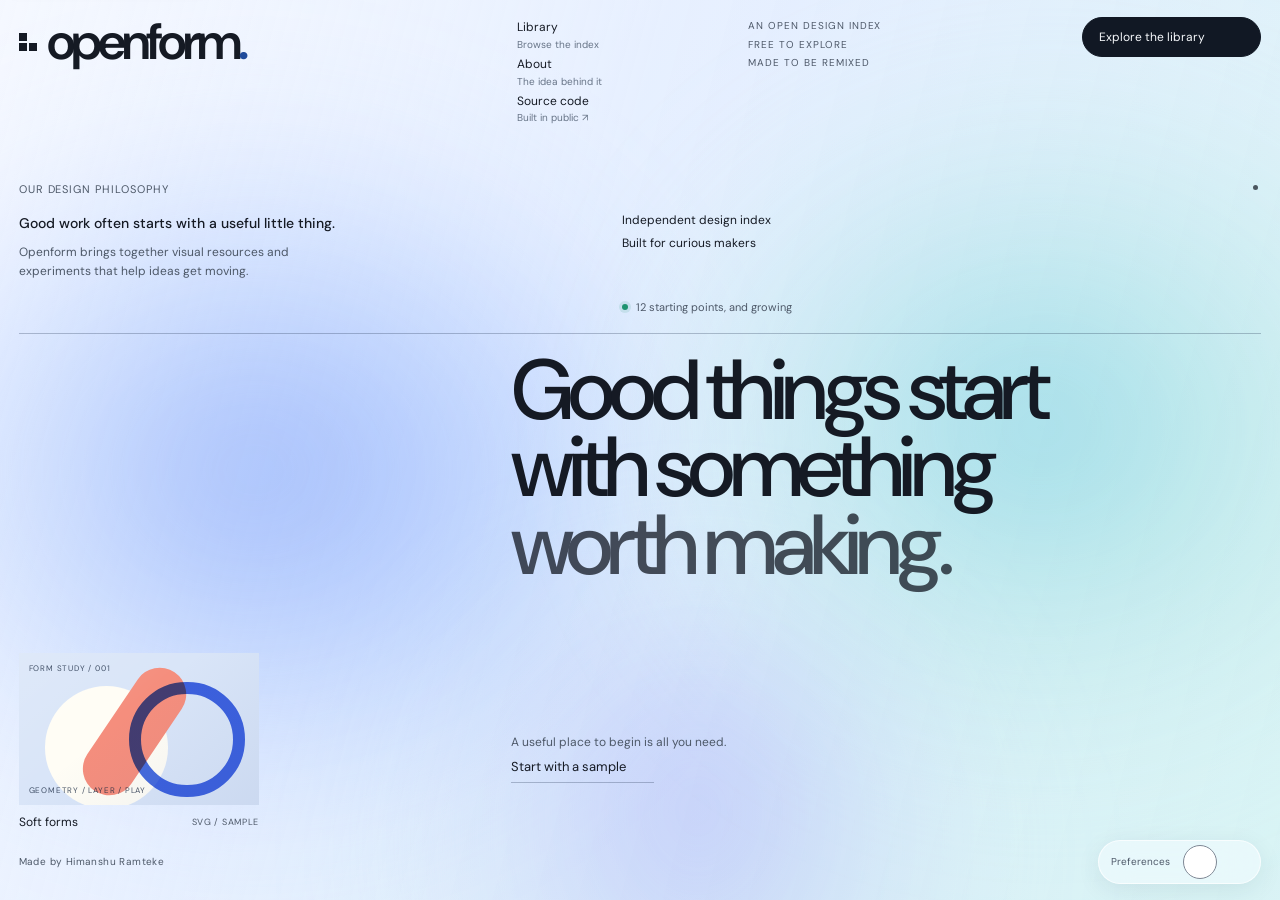
==== commit 03c316a9: "Rebuild homepage as an animated, zero-scroll editorial hero" ====
--- a/index.html
+++ b/index.html
@@ -1,77 +1,58 @@
 <!doctype html>
 <html lang="en">
 <head>
-<meta charset="utf-8"><meta name="viewport" content="width=device-width,initial-scale=1"><meta name="theme-color" content="#efeeeb">
-<meta name="description" content="An open library of design resources, visual experiments, and useful things to make with.">
+<meta charset="utf-8"><meta name="viewport" content="width=device-width,initial-scale=1"><meta name="theme-color" content="#eaf1ff">
+<meta name="description" content="An independent design index for curious makers. Explore visual resources, experiments, and useful starting points.">
 <title>Openform — A place to start something</title>
 <link rel="preconnect" href="https://fonts.googleapis.com"><link rel="preconnect" href="https://fonts.gstatic.com" crossorigin>
 <link href="https://fonts.googleapis.com/css2?family=Cormorant+Garamond:ital,wght@0,400;0,500;0,600;1,400;1,500;1,600&family=DM+Sans:wght@400;500;600;700&display=swap" rel="stylesheet">
-<link rel="stylesheet" href="styles.css?v=20261012-2"><script src="app.js?v=20261012-2" defer></script>
+<link rel="stylesheet" href="styles.css?v=20261012-4"><script src="app.js?v=20261012-3" defer></script>
 </head>
 <body class="home-page">
 <a class="skip-link" href="#main-content">Skip to main content</a>
-<div class="ambient-ribbon ribbon-one" aria-hidden="true"></div><div class="ambient-ribbon ribbon-two" aria-hidden="true"></div>
 <main class="home-shell" id="main-content">
-  <section class="hero-panel" id="top">
-    <header class="hero-nav">
-      <a class="wordmark" href="index.html" aria-label="Openform home"><span class="brand-mark" aria-hidden="true"><i></i><i></i><i></i></span><span>openform<span class="wordmark-dot">.</span></span></a>
-      <nav aria-label="Main navigation"><a href="library.html">Library</a><a href="#about">About</a></nav>
-      <button class="sound-toggle" data-sound-toggle type="button" aria-label="Interface sounds" aria-pressed="false" title="Interface sounds"><span class="sound-icon" aria-hidden="true"><span class="mi mi-volume-up"></span></span></button>
-      <button class="theme-toggle hero-theme-toggle" id="themeToggle" type="button" aria-label="Switch colour theme" aria-pressed="false"><span class="theme-icon" aria-hidden="true"><span class="mi mi-moon"></span></span></button>
-      <a class="nav-cta" href="library.html">Explore the index <span class="mi mi-arrow-up-right" aria-hidden="true"></span></a>
-    </header>
-    <div class="hero-content">
-      <div class="hero-main-copy">
-        <p class="eyebrow"><span class="eyebrow-dot"></span> AN OPEN INDEX FOR CURIOUS MAKERS</p>
-        <h1>Find your next<br><em>starting point.</em></h1>
-        <p class="hero-description">A growing library of design resources, visual experiments, and useful things to make with.</p>
-        <div class="hero-actions"><a class="button-primary" href="library.html">Browse the library <span class="mi mi-arrow-up-right" aria-hidden="true"></span></a></div>
-      </div>
-      <aside class="hero-aside" aria-label="About the library">
-        <div class="hero-aside-item"><span class="aside-icon"><span class="mi mi-globe" aria-hidden="true"></span></span><div><strong>Free to explore</strong><p>No paywall, no fuss. Just useful things to start from.</p></div></div>
-        <div class="hero-aside-item"><span class="aside-icon"><span class="mi mi-copy" aria-hidden="true"></span></span><div><strong>Made to be remixed</strong><p>Illustration, interfaces, type, motion, and more.</p></div></div>
-      </aside>
+<section class="hero-panel landing-page" id="top" aria-labelledby="landing-title">
+  <div class="landing-background" aria-hidden="true">
+    <div class="landing-gradient-base"></div><span class="landing-orb landing-orb-one"></span><span class="landing-orb landing-orb-two"></span><span class="landing-orb landing-orb-three"></span><div class="landing-gradient-wash"></div><div class="landing-grain"></div>
+  </div>
+  <header class="landing-header">
+    <a class="landing-wordmark" href="index.html" aria-label="Openform home"><span class="landing-brand-mark" aria-hidden="true"><i></i><i></i><i></i></span><span>openform<span class="landing-wordmark-dot">.</span></span></a>
+    <nav class="landing-nav" aria-label="Main navigation">
+      <a href="library.html"><span>Library</span><small>Browse the index</small></a>
+      <a href="#about"><span>About</span><small>The idea behind it</small></a>
+      <a href="https://github.com/himanshuramteke-sys/openform-preview" target="_blank" rel="noopener noreferrer"><span>Source code</span><small>Built in public ↗</small></a>
+    </nav>
+    <div class="landing-header-note" aria-label="Openform principles"><span>AN OPEN DESIGN INDEX</span><span>FREE TO EXPLORE</span><span>MADE TO BE REMIXED</span></div>
+    <a class="landing-contact" href="library.html">Explore the library <span class="mi mi-arrow-up-right" aria-hidden="true"></span></a>
+  </header>
+  <section class="landing-intro" id="about" aria-labelledby="landing-about-title">
+    <div class="landing-philosophy">
+      <p class="landing-eyebrow" id="landing-about-title">OUR DESIGN PHILOSOPHY</p>
+      <p class="landing-philosophy-lead">Good work often starts with a useful little thing.</p>
+      <p class="landing-philosophy-copy">Openform brings together visual resources and experiments that help ideas get moving.</p>
     </div>
-    <div class="hero-field" aria-hidden="true">
-      <div class="field-static-gradient"></div>
-      <iframe id="heroGradientEmbed" class="hero-gradient-embed" title="Animated Openform gradient background" src="https://backgrounds.supply/gradient-lab/embed#s=[base64]" data-light-src="https://backgrounds.supply/gradient-lab/embed#s=[base64]" data-dark-src="https://backgrounds.supply/gradient-lab/embed#s=[base64]" loading="eager" tabindex="-1" aria-hidden="true" allow="fullscreen" referrerpolicy="strict-origin-when-cross-origin"></iframe>
-      <div class="field-grid"></div>
+    <div class="landing-facts"><p>Independent design index</p><p>Built for curious makers</p><p class="landing-status"><span aria-hidden="true"></span> 12 starting points, and growing</p></div>
+    <span class="landing-signal" aria-hidden="true"></span>
+  </section>
+  <div class="landing-rule" aria-hidden="true"></div>
+  <div class="landing-stage">
+    <a class="landing-preview" href="library.html?resource=soft-forms" aria-label="Open the Soft forms sample">
+      <div class="landing-preview-art" aria-hidden="true"><span class="landing-preview-kicker">FORM STUDY / 001</span><span class="landing-shape landing-shape-disc"></span><span class="landing-shape landing-shape-cut"></span><span class="landing-shape landing-shape-ring"></span><span class="landing-preview-caption">GEOMETRY / LAYER / PLAY</span><span class="landing-preview-arrow"><span class="mi mi-arrow-up-right" aria-hidden="true"></span></span></div>
+      <span class="landing-preview-meta"><span>Soft forms</span><span>SVG / SAMPLE</span></span>
+    </a>
+    <div class="landing-statement">
+      <h1 id="landing-title">Good things start<br>with something<br><span>worth making.</span></h1>
+      <div class="landing-project-link"><p>A useful place to begin is all you need.</p><a href="library.html?resource=soft-forms">Start with a sample <span class="mi mi-arrow-up-right" aria-hidden="true"></span></a></div>
     </div>
-  </section>
-  <section class="about-strip" id="about" aria-labelledby="about-title">
-    <div class="about-copy">
-      <div class="about-headline">
-        <p class="eyebrow about-eyebrow">THE IDEA</p>
-        <h2 id="about-title">Less hunting.<br><em>More making.</em></h2>
-      </div>
-      <div class="about-description">
-        <p>Openform is a growing collection of useful design resources and experiments. Browse illustrations, interface pieces, type, motion, and visual ideas you can build on.</p>
-      </div>
+  </div>
+  <div class="landing-footer">
+    <a class="landing-credit" href="https://himanshuramteke.framer.website/" target="_blank" rel="noopener noreferrer">Made by Himanshu Ramteke <span class="mi mi-arrow-up-right" aria-hidden="true"></span></a>
+    <div class="landing-preferences" aria-label="Site preferences"><span class="landing-preferences-label">Preferences</span>
+      <button class="sound-toggle landing-control" data-sound-toggle type="button" aria-label="Interface sounds" aria-pressed="false" title="Interface sounds"><span class="sound-icon" aria-hidden="true"><span class="mi mi-volume-up"></span></span></button>
+      <button class="theme-toggle landing-control" id="themeToggle" type="button" aria-label="Switch colour theme" aria-pressed="false" title="Switch colour theme"><span class="theme-icon" aria-hidden="true"><span class="mi mi-moon"></span></span></button>
     </div>
-  </section>
-  <section class="home-selection" aria-labelledby="selection-title">
-    <div class="selection-heading"><div><p class="eyebrow">A FEW STARTING POINTS</p><h2 id="selection-title">Something to get into.</h2></div><a class="underlined-link" href="library.html">Browse all resources <span class="mi mi-arrow-up-right" aria-hidden="true"></span></a></div>
-    <div class="selection-grid">
-      <a class="selection-card selection-card-wide" href="library.html?resource=soft-forms"><div class="selection-art selection-art-shapes"><span class="art-index">ILLUSTRATION</span><div class="shape-disc"></div><div class="shape-cut"></div><div class="shape-loop"></div><span class="art-caption">FORM STUDY</span></div><div class="selection-info"><div><h3>Soft forms</h3><p>Organic shapes for flexible compositions.</p></div><span class="asset-format">SVG <span class="mi mi-arrow-up-right" aria-hidden="true"></span></span></div></a>
-      <a class="selection-card" href="library.html?resource=type-play"><div class="selection-art selection-art-type"><span class="art-index">TYPE STUDY</span><strong>Aa<span>!</span></strong><small>FORM<br>FOLLOWS<br>FEELING.</small><span class="art-caption">TYPE / PLAY / REPEAT</span></div><div class="selection-info"><div><h3>Type play</h3><p>Type as the main event.</p></div><span class="asset-format">SVG <span class="mi mi-arrow-up-right" aria-hidden="true"></span></span></div></a>
-      <a class="selection-card" href="library.html?resource=motion-lines"><div class="selection-art selection-art-motion"><span class="art-index">MOTION STUDY</span><div class="motion-ribbon"></div><div class="motion-orb"></div><span class="art-caption">RHYTHM IN A STILL FRAME.</span></div><div class="selection-info"><div><h3>Motion lines</h3><p>A visual rhythm to build on.</p></div><span class="asset-format">SVG <span class="mi mi-arrow-up-right" aria-hidden="true"></span></span></div></a>
-    </div>
-  </section>
-  
-<footer class="site-footer-design" id="footer">
-  <div class="footer-main footer-home-main">
-    <div class="footer-cta-block">
-      <p class="footer-eyebrow">GOOD THINGS ARE BETTER SHARED</p>
-      <h2>Find something.<br><em>Make it yours.</em></h2>
-      <a class="footer-primary-cta" href="library.html">Explore the library <span class="mi mi-arrow-up-right" aria-hidden="true"></span></a>
-
-    </div>
-    <nav class="footer-link-group" aria-label="Explore links"><span>EXPLORE</span><a href="library.html">All resources <span class="mi mi-arrow-up-right" aria-hidden="true"></span></a><a href="library.html#assetGrid">Illustration & graphics</a><a href="library.html#assetGrid">UI & components</a><a href="library.html#assetGrid">Type & motion</a></nav>
-    <nav class="footer-link-group" aria-label="Project links"><span>OPENFORM</span><a href="#about">About the project</a><a href="DESIGN.md">Design principles <span class="mi mi-arrow-up-right" aria-hidden="true"></span></a><a href="https://github.com/himanshuramteke-sys/openform-preview">Source code <span class="mi mi-arrow-up-right" aria-hidden="true"></span></a></nav>
-    <div class="footer-community"><span>COMMUNITY</span><p>A growing, independent library. Community submissions are coming later.</p></div>
   </div>
-  <div class="footer-bottom"><span>© 2026 OPENFORM</span><a class="footer-credit" href="https://himanshuramteke.framer.website/" target="_blank" rel="noopener noreferrer">Made by Himanshu Ramteke <span class="mi mi-arrow-up-right" aria-hidden="true"></span></a><a href="#top">BACK TO TOP <span class="mi mi-arrow-up" aria-hidden="true"></span></a></div>
-</footer>
+</section>
 </main>
 </body>
 </html>
--- a/styles.css
+++ b/styles.css
@@ -961,3 +961,254 @@
 @media(prefers-reduced-motion:reduce){
   .hero-aside-item{transition:none!important}
 }
+
+/* Library card and control refinement from annotated review. */
+.library-header{grid-template-columns:minmax(0,1fr);width:100%}
+.library-header-controls{grid-column:1;min-width:0;width:100%}
+.library-header-actions{display:none}
+.library-page-title{display:none!important}
+.library-tools{
+  display:grid;grid-template-columns:minmax(0,480px) minmax(120px,1fr);
+  align-items:center;justify-content:space-between;gap:22px;width:100%;margin-bottom:12px;
+}
+.library-tools .search-box{width:100%;max-width:480px}
+.library-tools .sort-wrap{justify-self:end;align-self:center;margin:0;gap:10px;color:#555e6b}
+.library-tools .sort-wrap select{
+  appearance:none;-webkit-appearance:none;min-width:120px;min-height:44px;
+  padding:0 40px 0 14px;border:1px solid #7d8794;border-radius:8px;
+  background-color:#fff;
+  background-image:url("data:image/svg+xml,%3Csvg xmlns='http://www.w3.org/2000/svg' width='16' height='16' viewBox='0 0 24 24' fill='none' stroke='%23414956' stroke-width='2' stroke-linecap='round' stroke-linejoin='round'%3E%3Cpath d='m6 9 6 6 6-6'/%3E%3C/svg%3E");
+  background-repeat:no-repeat;background-position:right 13px center;background-size:15px 15px;
+  color:#20242b;font-size:14px;line-height:1.4;cursor:pointer;
+  transition:border-color .18s ease,background-color .18s ease,box-shadow .18s ease;
+}
+.library-tools .sort-wrap select:hover{border-color:#2859b8;background-color:#f8faff}
+.library-tools .sort-wrap select:focus-visible{outline:3px solid #2859b8!important;outline-offset:2px!important;box-shadow:0 0 0 2px #f7f8fa}
+.library-tools .sort-wrap select option{background:#fff;color:#20242b}
+body.dark.library-page .library-tools .sort-wrap{color:#c5cedb}
+body.dark.library-page .library-tools .sort-wrap select{
+  border-color:#8a96a7;background-color:#1c222c;
+  background-image:url("data:image/svg+xml,%3Csvg xmlns='http://www.w3.org/2000/svg' width='16' height='16' viewBox='0 0 24 24' fill='none' stroke='%23e3e8f0' stroke-width='2' stroke-linecap='round' stroke-linejoin='round'%3E%3Cpath d='m6 9 6 6 6-6'/%3E%3C/svg%3E");
+  color:#f4f6fa;
+}
+body.dark.library-page .library-tools .sort-wrap select:hover{border-color:#b4ccff;background-color:#242e3d}
+body.dark.library-page .library-tools .sort-wrap select:focus-visible{outline:3px solid #c0d4ff!important;box-shadow:0 0 0 2px #111722}
+body.dark.library-page .library-tools .sort-wrap select option{background:#1c222c;color:#f4f6fa}
+
+.library-page .sidebar-filter{gap:10px;border-radius:7px;transition:background-color .16s ease,color .16s ease}
+.library-page .sidebar-filter .sidebar-icon,.library-page .sidebar-filter .sidebar-count{color:#737d8c;transition:color .16s ease}
+.library-page .sidebar-filter:hover:not(.is-active){background:#e9edf4;color:#20242b}
+.library-page .sidebar-filter:hover:not(.is-active) .sidebar-icon,.library-page .sidebar-filter:hover:not(.is-active) .sidebar-count{color:#2859b8}
+.library-page .sidebar-filter.is-active{background:#20242b!important;color:#fff!important;font-weight:600}
+.library-page .sidebar-filter.is-active .sidebar-icon,.library-page .sidebar-filter.is-active .sidebar-count{color:#fff!important}
+.library-page .sidebar-filter.is-active:hover{background:#20242b!important;color:#fff!important}
+body.dark.library-page .sidebar-filter .sidebar-icon,body.dark.library-page .sidebar-filter .sidebar-count{color:#bec7d5}
+body.dark.library-page .sidebar-filter:hover:not(.is-active){background:#2b3546;color:#fff}
+body.dark.library-page .sidebar-filter:hover:not(.is-active) .sidebar-icon,body.dark.library-page .sidebar-filter:hover:not(.is-active) .sidebar-count{color:#c5d8ff}
+body.dark.library-page .sidebar-filter.is-active{background:#f4f6fa!important;color:#111722!important;font-weight:600}
+body.dark.library-page .sidebar-filter.is-active .sidebar-icon,body.dark.library-page .sidebar-filter.is-active .sidebar-count{color:#111722!important}
+body.dark.library-page .sidebar-filter.is-active:hover{background:#f4f6fa!important;color:#111722!important}
+.library-page .sidebar-filter:focus-visible{outline:3px solid #2859b8!important;outline-offset:2px!important}
+body.dark.library-page .sidebar-filter:focus-visible{outline-color:#c0d4ff!important}
+
+.library-page .asset-open{opacity:0;visibility:hidden;transform:translateY(5px) scale(.96);pointer-events:none;transition:opacity .18s ease,visibility .18s ease,transform .18s ease,background-color .18s ease}
+.library-page .asset-card:hover .asset-open,.library-page .asset-card:focus-visible .asset-open{opacity:1;visibility:visible;transform:translateY(0) scale(1)}
+.library-page .asset-card:focus-within .asset-open{opacity:1;visibility:visible;transform:none}
+.library-page .asset-open{background:rgba(20,25,32,.94);color:#fff}
+.library-page .asset-card:hover .asset-open{background:#111722}
+.library-page .asset-meta{align-items:center;gap:16px}
+.library-page .asset-meta>div{min-width:0}
+.library-page .asset-meta p{font-size:12px;line-height:1.5;letter-spacing:.035em;color:#697384}
+.library-page .asset-format-badge{
+  display:inline-flex;align-items:center;justify-content:center;flex:0 0 auto;min-width:48px;min-height:28px;
+  padding:4px 10px;border:1px solid #687486;border-radius:6px;background:transparent;color:#354052;
+  font:600 12px/1.2 var(--sans);letter-spacing:.035em;white-space:nowrap;
+}
+body.dark.library-page .asset-meta p{color:#c5cedb}
+body.dark.library-page .asset-format-badge{border-color:#6f7d91;background:rgba(255,255,255,.025);color:#e6ecf5}
+.library-page .asset-category{display:none!important}
+.mi-layout-grid{--mi-src:url("https://raw.githubusercontent.com/Mage-Icons/mage-icons/main/svg/stroke/Layout%20Grid.svg")}
+.library-page .sidebar-filter[data-filter="UI"] .sidebar-icon{color:#7b8799}
+.library-page .sidebar-filter[data-filter="UI"].is-active .sidebar-icon{color:inherit}
+body.dark.library-page .sidebar-filter[data-filter="UI"] .sidebar-icon{color:#b7c2d3}
+body.dark.library-page .sidebar-filter[data-filter="UI"].is-active .sidebar-icon{color:inherit}
+@media(min-width:761px){.library-header{margin-bottom:34px}.library-tools .sort-wrap{margin-left:0}.library-header .category-strip{margin-bottom:0}}
+@media(max-width:1050px){.library-tools{grid-template-columns:minmax(0,1fr) max-content;gap:14px}.library-tools .sort-wrap select{min-width:116px}}
+@media(max-width:820px){.library-header{grid-template-columns:minmax(0,1fr);gap:0}.library-tools{grid-template-columns:minmax(0,1fr) max-content}}
+@media(max-width:760px){
+ .library-header{display:flex;flex-direction:column;align-items:stretch;gap:12px;margin-bottom:26px}
+ .library-header-actions{display:flex;align-self:flex-end;align-items:center;justify-content:flex-end;gap:8px;order:0}
+ .library-header-controls{width:100%;order:1}
+ .library-tools{grid-template-columns:minmax(0,1fr) max-content;gap:10px;margin-bottom:12px}
+ .library-tools .sort-wrap{gap:6px}
+ .library-tools .sort-wrap>span{font-size:11px}
+ .library-tools .sort-wrap select{min-width:112px;min-height:44px;padding-left:11px;padding-right:35px;background-position:right 10px center}
+ .library-header .category-strip{margin-bottom:0}
+}
+@media(max-width:520px){
+ .library-tools{grid-template-columns:minmax(0,1fr);gap:10px}
+ .library-tools .sort-wrap{justify-self:end}
+ .library-tools .sort-wrap select{min-width:124px}
+}
+@media(prefers-reduced-motion:reduce){.library-page .asset-open,.library-page .sidebar-filter,.library-tools .sort-wrap select{transition:none!important}}
+
+
+/* Targeted sort dropdown fix: one CSS-drawn chevron, no tiled background image. */
+.library-page .library-tools .sort-wrap{position:relative}
+.library-page .library-tools .sort-wrap select,
+body.dark.library-page .library-tools .sort-wrap select{
+  background-image:none!important;
+  background-repeat:no-repeat!important;
+  background-size:auto!important;
+  padding-right:40px!important;
+}
+.library-page .library-tools .sort-wrap::after{
+  content:"";
+  position:absolute;
+  right:15px;
+  top:calc(50% + 1px);
+  width:7px;
+  height:7px;
+  border-right:1.75px solid #414956;
+  border-bottom:1.75px solid #414956;
+  border-radius:0 0 1px 0;
+  transform:translateY(-65%) rotate(45deg);
+  pointer-events:none;
+}
+body.dark.library-page .library-tools .sort-wrap::after{border-color:#e3e8f0}
+@media(forced-colors:active){
+  .library-page .library-tools .sort-wrap::after{border-color:CanvasText}
+}
+
+
+/* Focus refinement limited to the sort dropdown: remove the blue halo, retain a neutral focus cue. */
+body.library-page .library-tools .sort-wrap select:focus,
+body.library-page .library-tools .sort-wrap select:focus-visible{
+  outline:1px solid #8a96a7!important;
+  outline-offset:1px!important;
+  box-shadow:none!important;
+}
+body.dark.library-page .library-tools .sort-wrap select:focus,
+body.dark.library-page .library-tools .sort-wrap select:focus-visible{
+  outline:1px solid #8a96a7!important;
+  outline-offset:1px!important;
+  box-shadow:none!important;
+}
+
+/* Homepage recreation: single-viewport editorial grid and native theme-aware animated gradient. */
+body.home-page{height:100svh;min-height:0;overflow:hidden;background:#eaf1ff;color:#151a24;--landing-ink:#151a24;--landing-muted:#4d5868;--landing-soft:#677487;--landing-line:rgba(31,49,77,.28);--landing-accent:#204b9b;--landing-pill:#111824;--landing-pill-ink:#f7f9fc;--landing-panel:rgba(248,251,255,.55);--landing-panel-border:rgba(255,255,255,.68);--landing-focus:#193f86}
+body.home-page.dark{background:#080d17;color:#f4f6fb;--landing-ink:#f4f6fb;--landing-muted:#e0e7f3;--landing-soft:#c3cede;--landing-line:rgba(218,231,255,.32);--landing-accent:#b9d5ff;--landing-pill:#f4f6fb;--landing-pill-ink:#101725;--landing-panel:rgba(9,16,30,.53);--landing-panel-border:rgba(214,231,255,.25);--landing-focus:#d7e6ff}
+body.home-page .home-shell{position:relative;z-index:1;width:100%;height:100%;max-width:none;margin:0}
+body.home-page .hero-panel.landing-page{position:relative;display:flex;flex-direction:column;width:100%;height:100svh;min-height:0;max-height:100svh;overflow:hidden;isolation:isolate;padding:clamp(14px,1.35vw,30px) clamp(18px,1.45vw,38px) clamp(12px,1.25vw,26px);border-radius:0;box-shadow:none;background:transparent}
+.landing-background{position:absolute;z-index:-1;inset:0;overflow:hidden;isolation:isolate;background:#eaf1ff;pointer-events:none}
+.landing-gradient-base{position:absolute;inset:-12%;background:linear-gradient(125deg,#f6f8ff 0%,#dce9ff 24%,#c5f0ee 49%,#d7d4ff 73%,#eef0ff 100%);background-size:180% 180%;animation:landing-base-drift 26s ease-in-out infinite alternate;will-change:background-position,transform}
+.landing-orb{position:absolute;display:block;border-radius:50%;filter:blur(clamp(38px,6vw,110px));mix-blend-mode:multiply;opacity:.9;will-change:transform}
+.landing-orb-one{width:64vw;height:76vh;left:-14vw;top:15vh;background:radial-gradient(ellipse at 53% 49%,rgba(76,126,245,.94) 0%,rgba(109,161,255,.55) 34%,transparent 73%);animation:landing-orb-drift-one 22s cubic-bezier(.45,0,.55,1) infinite alternate}
+.landing-orb-two{width:61vw;height:74vh;right:-13vw;top:12vh;background:radial-gradient(ellipse at 48% 48%,rgba(81,205,220,.9) 0%,rgba(157,232,222,.54) 34%,transparent 73%);animation:landing-orb-drift-two 25s cubic-bezier(.45,0,.55,1) infinite alternate}
+.landing-orb-three{width:45vw;height:65vh;left:32vw;bottom:-32vh;background:radial-gradient(ellipse at 50% 35%,rgba(159,145,255,.76) 0%,rgba(203,200,255,.38) 36%,transparent 75%);animation:landing-orb-drift-three 28s cubic-bezier(.45,0,.55,1) infinite alternate}
+.landing-gradient-wash{position:absolute;inset:0;background:linear-gradient(105deg,rgba(249,251,255,.54) 0%,rgba(249,251,255,.32) 44%,rgba(247,249,255,.40) 100%)}
+.landing-grain{position:absolute;inset:0;opacity:.13;background-image:url("data:image/svg+xml,%3Csvg viewBox='0 0 180 180' xmlns='http://www.w3.org/2000/svg'%3E%3Cfilter id='n'%3E%3CfeTurbulence type='fractalNoise' baseFrequency='.86' numOctaves='2' stitchTiles='stitch'/%3E%3C/filter%3E%3Crect width='100%25' height='100%25' filter='url(%23n)' opacity='.18'/%3E%3C/svg%3E");background-size:180px 180px;mix-blend-mode:soft-light}
+body.home-page.dark .landing-background{background:#080d17}
+body.home-page.dark .landing-gradient-base{background:linear-gradient(128deg,#070b13 0%,#101a31 25%,#112d3c 47%,#202044 72%,#090e19 100%);background-size:180% 180%}
+body.home-page.dark .landing-orb{mix-blend-mode:screen;opacity:.82}
+body.home-page.dark .landing-orb-one{background:radial-gradient(ellipse at 53% 49%,rgba(46,91,211,.87) 0%,rgba(47,116,199,.48) 36%,transparent 73%)}
+body.home-page.dark .landing-orb-two{background:radial-gradient(ellipse at 48% 48%,rgba(22,173,190,.65) 0%,rgba(26,126,157,.37) 36%,transparent 73%)}
+body.home-page.dark .landing-orb-three{background:radial-gradient(ellipse at 50% 35%,rgba(97,80,208,.55) 0%,rgba(89,79,164,.28) 36%,transparent 75%)}
+body.home-page.dark .landing-gradient-wash{background:linear-gradient(105deg,rgba(4,8,15,.47) 0%,rgba(4,8,15,.28) 48%,rgba(4,8,15,.43) 100%)}
+body.home-page.dark .landing-grain{opacity:.19;mix-blend-mode:screen}
+@keyframes landing-base-drift{0%{background-position:0% 35%;transform:scale(1)}50%{background-position:56% 66%;transform:scale(1.04)}100%{background-position:100% 25%;transform:scale(1.015)}}
+@keyframes landing-orb-drift-one{0%{transform:translate3d(-2vw,-2vh,0) scale(.96)}50%{transform:translate3d(7vw,4vh,0) scale(1.08)}100%{transform:translate3d(13vw,-3vh,0) scale(1.02)}}
+@keyframes landing-orb-drift-two{0%{transform:translate3d(4vw,3vh,0) scale(1.03)}55%{transform:translate3d(-8vw,-5vh,0) scale(.93)}100%{transform:translate3d(-2vw,4vh,0) scale(1.1)}}
+@keyframes landing-orb-drift-three{0%{transform:translate3d(-6vw,0,0) scale(1)}100%{transform:translate3d(9vw,-6vh,0) scale(1.13)}}
+.landing-header{position:relative;z-index:3;display:grid;grid-template-columns:minmax(200px,1.2fr) minmax(105px,.52fr) minmax(155px,.78fr) max-content;align-items:start;gap:clamp(16px,2.1vw,38px);flex:0 0 auto}
+.landing-wordmark{display:inline-flex;align-items:center;gap:10px;width:max-content;color:var(--landing-ink);font:600 clamp(32px,4vw,54px)/.98 var(--sans);letter-spacing:-.075em;white-space:nowrap;transition:opacity .22s ease,transform .22s ease}
+.landing-wordmark:hover{opacity:.82;transform:translateY(-1px)}
+.landing-wordmark-dot{color:var(--landing-accent)}
+.landing-brand-mark{display:inline-grid;grid-template-columns:repeat(2,8px);grid-template-rows:repeat(2,8px);gap:2px;width:18px;height:18px;flex:0 0 auto}
+.landing-brand-mark i{display:block;background:currentColor}.landing-brand-mark i:first-child{grid-column:1;grid-row:1}.landing-brand-mark i:nth-child(2){grid-column:2;grid-row:2}.landing-brand-mark i:nth-child(3){grid-column:1;grid-row:2}
+.landing-nav{display:flex;flex-direction:column;align-items:flex-start;gap:5px;padding-top:2px}
+.landing-nav a{display:flex;flex-direction:column;gap:1px;color:var(--landing-ink);font-size:12px;line-height:1.45;transition:color .2s ease,transform .2s ease}
+.landing-nav a small{color:var(--landing-soft);font:400 10px/1.35 var(--sans);transition:color .2s ease}
+.landing-nav a:hover{color:var(--landing-accent);transform:translateX(3px)}.landing-nav a:hover small{color:var(--landing-ink)}
+.landing-header-note{display:flex;flex-direction:column;gap:5px;padding-top:2px;color:var(--landing-muted);font-size:10px;line-height:1.35;letter-spacing:.095em}
+.landing-contact{display:inline-flex;align-items:center;justify-content:center;gap:20px;min-height:40px;padding:0 16px;border:1px solid var(--landing-pill);border-radius:99px;background:var(--landing-pill);color:var(--landing-pill-ink);font-size:12px;line-height:1.2;white-space:nowrap;transition:transform .22s cubic-bezier(.2,.7,.2,1),background .22s ease,color .22s ease,box-shadow .22s ease}
+.landing-contact .mi{font-size:17px;transition:transform .22s ease}.landing-contact:hover{transform:translateY(-2px);box-shadow:0 9px 26px rgba(30,55,95,.14)}.landing-contact:hover .mi{transform:translate(2px,-2px)}
+body.home-page.dark .landing-contact{border-color:#f4f6fb}body.home-page.dark .landing-contact:hover{background:#c6dfff;border-color:#c6dfff;color:#101725}
+.landing-intro{position:relative;z-index:2;display:grid;grid-template-columns:minmax(0,.95fr) minmax(0,1fr) 8px;align-items:stretch;gap:clamp(20px,5vw,100px);margin-top:clamp(34px,6.2vh,78px);min-height:clamp(112px,15vh,154px)}
+.landing-philosophy{max-width:420px}.landing-eyebrow{margin:0 0 16px;color:var(--landing-muted);font-size:11px;line-height:1.5;letter-spacing:.09em}
+.landing-philosophy-lead{max-width:34ch;margin:0 0 9px;color:var(--landing-ink);font-size:14px;line-height:1.5;font-weight:500}
+.landing-philosophy-copy{max-width:43ch;margin:0;color:var(--landing-muted);font-size:12px;line-height:1.55}
+.landing-facts{display:flex;flex-direction:column;align-items:flex-start;gap:3px;padding-top:30px;color:var(--landing-ink);font-size:12px;line-height:1.5}.landing-facts p{margin:0}
+.landing-status{display:flex;align-items:center;gap:8px;margin-top:auto!important;padding-top:10px;color:var(--landing-muted);font-size:11px}
+.landing-status>span{width:6px;height:6px;flex:0 0 auto;border-radius:50%;background:#1d936f;box-shadow:0 0 0 3px rgba(29,147,111,.12)}
+body.home-page.dark .landing-status>span{background:#81e4bd;box-shadow:0 0 0 3px rgba(129,228,189,.12)}
+.landing-signal{width:5px;height:5px;align-self:start;margin-top:4px;border-radius:50%;background:var(--landing-ink);opacity:.72}
+.landing-rule{position:relative;z-index:2;flex:0 0 1px;width:100%;margin:clamp(12px,1.9vh,22px) 0 0;background:var(--landing-line)}
+.landing-stage{position:relative;z-index:2;display:grid;grid-template-columns:minmax(0,.72fr) minmax(0,1.28fr);grid-template-rows:minmax(0,1fr) auto;flex:1 1 auto;min-height:0;column-gap:clamp(26px,5.5vw,108px)}
+.landing-statement{grid-column:2;grid-row:1/span 2;display:flex;flex-direction:column;align-items:flex-start;justify-content:space-between;min-width:0;padding-top:clamp(13px,2vh,26px);padding-bottom:clamp(26px,5.2vh,72px)}
+.landing-statement h1{max-width:100%;margin:0;color:var(--landing-ink);font:500 clamp(50px,6.65vw,102px)/.91 var(--sans);letter-spacing:-.068em;text-wrap:balance}
+.landing-statement h1 span{color:var(--landing-ink);opacity:.76}
+.landing-project-link{display:flex;flex-direction:column;align-items:flex-start;gap:7px;margin-top:24px}.landing-project-link p{margin:0;color:var(--landing-muted);font-size:12px;line-height:1.45}
+.landing-project-link a{display:inline-flex;align-items:center;gap:10px;padding:0 0 6px;border-bottom:1px solid var(--landing-line);color:var(--landing-ink);font-size:13px;line-height:1.4;transition:gap .2s ease,border-color .2s ease,color .2s ease}
+.landing-project-link a .mi{font-size:16px;transition:transform .22s ease}.landing-project-link a:hover{gap:15px;border-color:var(--landing-ink);color:var(--landing-accent)}.landing-project-link a:hover .mi{transform:translate(2px,-2px)}
+.landing-preview{grid-column:1;grid-row:2;align-self:end;display:block;width:min(100%,clamp(165px,18.8vw,265px));min-width:0;color:var(--landing-ink);justify-self:start;transition:transform .28s cubic-bezier(.2,.7,.2,1),color .2s ease}
+.landing-preview-art{position:relative;overflow:hidden;width:100%;aspect-ratio:1.58;background:#d9e5f8;isolation:isolate}
+.landing-preview-art::before{content:"";position:absolute;inset:0;background:linear-gradient(140deg,rgba(255,255,255,.15),transparent 42%,rgba(44,78,150,.08));z-index:1;pointer-events:none}
+.landing-preview-kicker,.landing-preview-caption{position:absolute;z-index:2;left:10px;color:rgba(20,35,61,.76);font-size:8px;line-height:1.3;letter-spacing:.1em}
+.landing-preview-kicker{top:10px}.landing-preview-caption{bottom:10px}
+.landing-shape{position:absolute;display:block}.landing-shape-disc{left:11%;top:22%;width:51%;aspect-ratio:1;border-radius:50%;background:#fffdf5}
+.landing-shape-cut{left:37%;top:5%;width:22%;height:94%;border-radius:999px;background:#f58e7d;transform:rotate(34deg);transform-origin:center}
+.landing-shape-ring{right:6%;bottom:5%;width:48%;aspect-ratio:1;border:clamp(9px,1vw,14px) solid #466be4;border-radius:50%;mix-blend-mode:multiply}
+.landing-preview-arrow{position:absolute;z-index:3;right:10px;bottom:10px;display:grid;place-items:center;width:36px;height:36px;border-radius:50%;background:#111722;color:#fff;opacity:0;transform:translateY(5px) scale(.96);transition:opacity .2s ease,transform .22s ease,background .2s ease}
+.landing-preview-arrow .mi{font-size:18px}.landing-preview-meta{display:flex;align-items:center;justify-content:space-between;gap:9px;padding-top:9px;font-size:12px;line-height:1.35}.landing-preview-meta span:last-child{color:var(--landing-muted);font-size:9px;letter-spacing:.08em}
+.landing-preview:hover{transform:translateY(-3px)}.landing-preview:hover .landing-preview-art{box-shadow:0 16px 34px rgba(31,55,94,.15)}.landing-preview:hover .landing-shape-cut{transform:rotate(39deg) scale(1.025)}.landing-preview:hover .landing-shape-ring{transform:rotate(-9deg);transition:transform .3s ease}
+.landing-preview:hover .landing-preview-arrow,.landing-preview:focus-visible .landing-preview-arrow{opacity:1;transform:translateY(0) scale(1)}.landing-preview:hover .landing-preview-arrow{background:#315fd5}
+.landing-footer{position:relative;z-index:3;display:flex;align-items:center;justify-content:space-between;gap:18px;flex:0 0 auto;padding-top:clamp(6px,1.1vh,14px)}
+.landing-credit{color:var(--landing-muted);font-size:10px;line-height:1.4;letter-spacing:.04em;transition:color .2s ease}.landing-credit .mi{margin-left:3px;font-size:12px;transition:transform .2s ease}.landing-credit:hover{color:var(--landing-ink)}.landing-credit:hover .mi{transform:translate(2px,-2px)}
+.landing-preferences{display:flex;align-items:center;gap:5px;padding:4px;border:1px solid var(--landing-panel-border);border-radius:999px;background:var(--landing-panel);box-shadow:0 6px 24px rgba(18,34,62,.08);-webkit-backdrop-filter:blur(16px) saturate(125%);backdrop-filter:blur(16px) saturate(125%)}
+.landing-preferences-label{padding:0 8px;color:var(--landing-muted);font-size:10px;line-height:1.4}
+.landing-control{display:grid;place-items:center;width:34px;height:34px;min-width:34px;min-height:34px;flex:0 0 34px;padding:0;border:1px solid transparent;border-radius:50%;background:transparent;color:var(--landing-ink);transition:background .2s ease,border-color .2s ease,transform .2s ease}
+.landing-control .mi,.landing-control .sound-icon,.landing-control .theme-icon{display:grid;place-items:center;width:16px;height:16px}.landing-control .mi{font-size:16px}
+.landing-control:hover{background:rgba(255,255,255,.43);border-color:var(--landing-panel-border);transform:translateY(-1px)}body.home-page.dark .landing-control:hover{background:rgba(255,255,255,.12)}body.home-page.dark .landing-preferences{box-shadow:0 8px 28px rgba(0,0,0,.18)}body.home-page.dark .landing-control{color:#f4f6fb}
+body.home-page a:focus-visible,body.home-page button:focus-visible{outline:2px solid var(--landing-focus);outline-offset:3px}
+@media(max-width:1050px){
+ .landing-header{grid-template-columns:minmax(170px,1fr) minmax(90px,.5fr) minmax(135px,.7fr) max-content;gap:18px}
+ .landing-wordmark{font-size:clamp(31px,3.6vw,44px)}.landing-nav a{font-size:12px}.landing-nav a small{font-size:9px}.landing-header-note{font-size:9px}
+ .landing-statement h1{font-size:clamp(50px,6.5vw,82px)}.landing-intro{column-gap:34px}
+}
+@media(max-width:760px){
+ body.home-page{height:auto;min-height:100svh;overflow-x:hidden;overflow-y:auto}
+ body.home-page .home-shell{height:auto;min-height:100svh}
+ body.home-page .hero-panel.landing-page{height:auto;min-height:100svh;max-height:none;overflow:hidden;padding:18px 18px 15px}
+ .landing-header{grid-template-columns:minmax(0,1fr) max-content;align-items:center;gap:15px 12px}
+ .landing-wordmark{font-size:clamp(30px,7.8vw,42px)}.landing-nav{grid-column:1;grid-row:2;flex-direction:row;flex-wrap:wrap;gap:15px;margin-top:2px}
+ .landing-nav a{font-size:12px}.landing-nav a small{display:none}.landing-header-note{display:none}
+ .landing-contact{grid-column:2;grid-row:1;gap:10px;min-height:38px;padding:0 12px;font-size:11px}
+ .landing-intro{grid-template-columns:minmax(0,1fr) max-content;gap:20px;margin-top:clamp(31px,5.5vh,52px);min-height:0}
+ .landing-philosophy{max-width:420px}.landing-eyebrow{margin-bottom:11px;font-size:10px}.landing-philosophy-lead{font-size:14px}.landing-philosophy-copy{font-size:12px;max-width:40ch}
+ .landing-facts{gap:2px;align-self:end;padding-top:0;font-size:11px;text-align:right}.landing-facts p:first-child{display:none}.landing-status{justify-content:flex-end;font-size:10px;white-space:nowrap}.landing-signal{display:none}
+ .landing-rule{margin-top:18px}.landing-stage{grid-template-columns:minmax(0,1fr);grid-template-rows:auto auto;gap:24px;flex:1;min-height:0;padding-top:clamp(18px,4vh,34px)}
+ .landing-statement{grid-column:1;grid-row:1;gap:28px;padding:0}.landing-statement h1{font-size:clamp(45px,10.7vw,73px);line-height:.94;letter-spacing:-.068em}.landing-project-link{margin-top:0}
+ .landing-preview{grid-column:1;grid-row:2;width:min(52%,240px);margin-top:0}.landing-preview-art{aspect-ratio:1.65}.landing-preview-meta{font-size:11px}.landing-preview-arrow{width:32px;height:32px;opacity:1;transform:none}
+ .landing-footer{margin-top:26px;padding-top:10px;gap:10px}.landing-credit{font-size:9px;max-width:48%;line-height:1.5}.landing-preferences-label{font-size:9px;padding-inline:5px}.landing-control{width:32px;height:32px;min-width:32px;min-height:32px;flex-basis:32px}
+ .landing-orb-one{width:92vw;height:55vh;left:-35vw;top:21vh}.landing-orb-two{width:90vw;height:55vh;right:-34vw;top:33vh}.landing-orb-three{width:85vw;height:45vh;left:8vw;bottom:-10vh}
+}
+@media(max-width:420px){
+ body.home-page .hero-panel.landing-page{padding-inline:15px}.landing-contact{max-width:132px;gap:6px;font-size:10px}
+ .landing-intro{grid-template-columns:minmax(0,1fr);gap:13px}.landing-facts{align-self:start;text-align:left}.landing-facts p:first-child{display:block}.landing-status{justify-content:flex-start}
+ .landing-stage{padding-top:18px;gap:22px}.landing-statement h1{font-size:clamp(42px,10.7vw,52px)}.landing-project-link p{font-size:11px}.landing-preview{width:min(68%,250px)}
+ .landing-footer{align-items:flex-start}.landing-credit{max-width:42%}.landing-preferences-label{display:none}
+}
+@media(max-height:700px) and (min-width:761px){
+ body.home-page{height:auto;min-height:100svh;overflow-y:auto}body.home-page .home-shell{height:auto;min-height:100svh}body.home-page .hero-panel.landing-page{height:auto;min-height:100svh;max-height:none}
+ .landing-intro{margin-top:30px;min-height:100px}.landing-statement{padding-bottom:22px}.landing-statement h1{font-size:clamp(48px,5.7vw,74px)}
+}
+@media(prefers-reduced-motion:reduce){
+ body.home-page .landing-gradient-base,body.home-page .landing-orb{animation:none!important;will-change:auto!important}
+ body.home-page .landing-wordmark,body.home-page .landing-nav a,body.home-page .landing-contact,body.home-page .landing-contact .mi,body.home-page .landing-project-link a,body.home-page .landing-project-link a .mi,body.home-page .landing-preview,body.home-page .landing-preview-arrow,body.home-page .landing-shape-cut,body.home-page .landing-shape-ring,body.home-page .landing-credit .mi,body.home-page .landing-control{transition:none!important}
+}
+@media(forced-colors:active){
+ .landing-background{display:none}body.home-page,body.home-page.dark{background:Canvas;color:CanvasText}
+ body.home-page .landing-wordmark,body.home-page .landing-nav a,body.home-page .landing-contact,body.home-page .landing-statement h1,body.home-page .landing-project-link a,body.home-page .landing-credit{color:CanvasText}
+ body.home-page .landing-contact,body.home-page .landing-preferences{border:1px solid CanvasText;background:Canvas}body.home-page .landing-preview-art{border:1px solid CanvasText}
+}
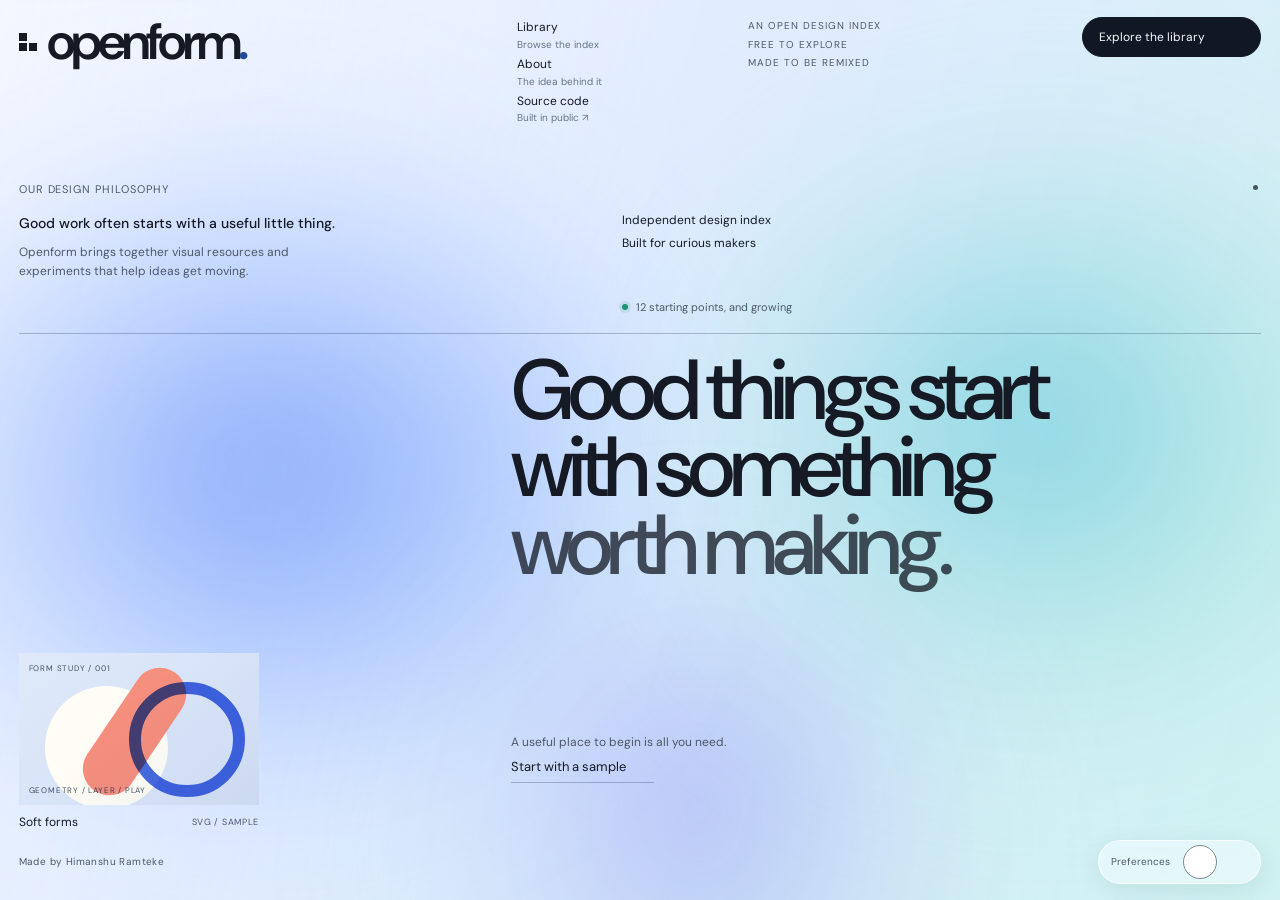
==== commit c6774771: "Use Edgeglow Gradient Lab background with light and dark palettes" ====
--- a/index.html
+++ b/index.html
@@ -6,14 +6,20 @@
 <title>Openform — A place to start something</title>
 <link rel="preconnect" href="https://fonts.googleapis.com"><link rel="preconnect" href="https://fonts.gstatic.com" crossorigin>
 <link href="https://fonts.googleapis.com/css2?family=Cormorant+Garamond:ital,wght@0,400;0,500;0,600;1,400;1,500;1,600&family=DM+Sans:wght@400;500;600;700&display=swap" rel="stylesheet">
-<link rel="stylesheet" href="styles.css?v=20261012-4"><script src="app.js?v=20261012-3" defer></script>
+<link rel="stylesheet" href="styles.css?v=20261012-5"><script src="app.js?v=20261012-3" defer></script>
 </head>
 <body class="home-page">
 <a class="skip-link" href="#main-content">Skip to main content</a>
 <main class="home-shell" id="main-content">
 <section class="hero-panel landing-page" id="top" aria-labelledby="landing-title">
   <div class="landing-background" aria-hidden="true">
-    <div class="landing-gradient-base"></div><span class="landing-orb landing-orb-one"></span><span class="landing-orb landing-orb-two"></span><span class="landing-orb landing-orb-three"></span><div class="landing-gradient-wash"></div><div class="landing-grain"></div>
+    <div class="landing-gradient-base"></div>
+    <span class="landing-orb landing-orb-one"></span>
+    <span class="landing-orb landing-orb-two"></span>
+    <span class="landing-orb landing-orb-three"></span>
+    <iframe id="heroGradientEmbed" class="landing-gradient-embed" title="Animated Openform gradient background" src="https://backgrounds.supply/gradient-lab/embed#s=[base64]" data-light-src="https://backgrounds.supply/gradient-lab/embed#s=[base64]" data-dark-src="https://backgrounds.supply/gradient-lab/embed#s=[base64]" loading="eager" tabindex="-1" aria-hidden="true" allow="fullscreen" referrerpolicy="strict-origin-when-cross-origin"></iframe>
+    <div class="landing-gradient-wash"></div>
+    <div class="landing-grain"></div>
   </div>
   <header class="landing-header">
     <a class="landing-wordmark" href="index.html" aria-label="Openform home"><span class="landing-brand-mark" aria-hidden="true"><i></i><i></i><i></i></span><span>openform<span class="landing-wordmark-dot">.</span></span></a>
--- a/styles.css
+++ b/styles.css
@@ -1212,3 +1212,24 @@
  body.home-page .landing-wordmark,body.home-page .landing-nav a,body.home-page .landing-contact,body.home-page .landing-statement h1,body.home-page .landing-project-link a,body.home-page .landing-credit{color:CanvasText}
  body.home-page .landing-contact,body.home-page .landing-preferences{border:1px solid CanvasText;background:Canvas}body.home-page .landing-preview-art{border:1px solid CanvasText}
 }
+
+
+/* The supplied Gradient Lab Edgeglow preset is the hero background; CSS gradients remain as the no-motion fallback. */
+.landing-background{background:#eaf1ff}
+.landing-gradient-base,.landing-orb{z-index:0}
+.landing-gradient-embed{
+  position:absolute;z-index:1;inset:-1%;
+  display:block;width:102%;height:102%;min-height:100%;max-width:none;
+  aspect-ratio:auto;border:0;border-radius:0;
+  pointer-events:none;transform:translateZ(0);
+}
+.landing-gradient-wash{z-index:2;background:linear-gradient(105deg,rgba(249,251,255,.34) 0%,rgba(249,251,255,.17) 44%,rgba(247,249,255,.22) 100%)}
+.landing-grain{z-index:3}
+body.home-page.dark .landing-background{background:#03060c}
+body.home-page.dark .landing-gradient-wash{background:linear-gradient(105deg,rgba(3,6,12,.52) 0%,rgba(3,6,12,.24) 44%,rgba(3,6,12,.40) 100%)}
+body.home-page.dark .landing-grain{opacity:.12;mix-blend-mode:soft-light}
+@media(prefers-reduced-motion:reduce){
+  .landing-gradient-embed{display:none!important}
+  body.home-page .landing-gradient-base,body.home-page .landing-orb{animation:none!important}
+}
+@media(forced-colors:active){.landing-gradient-embed{display:none!important}}
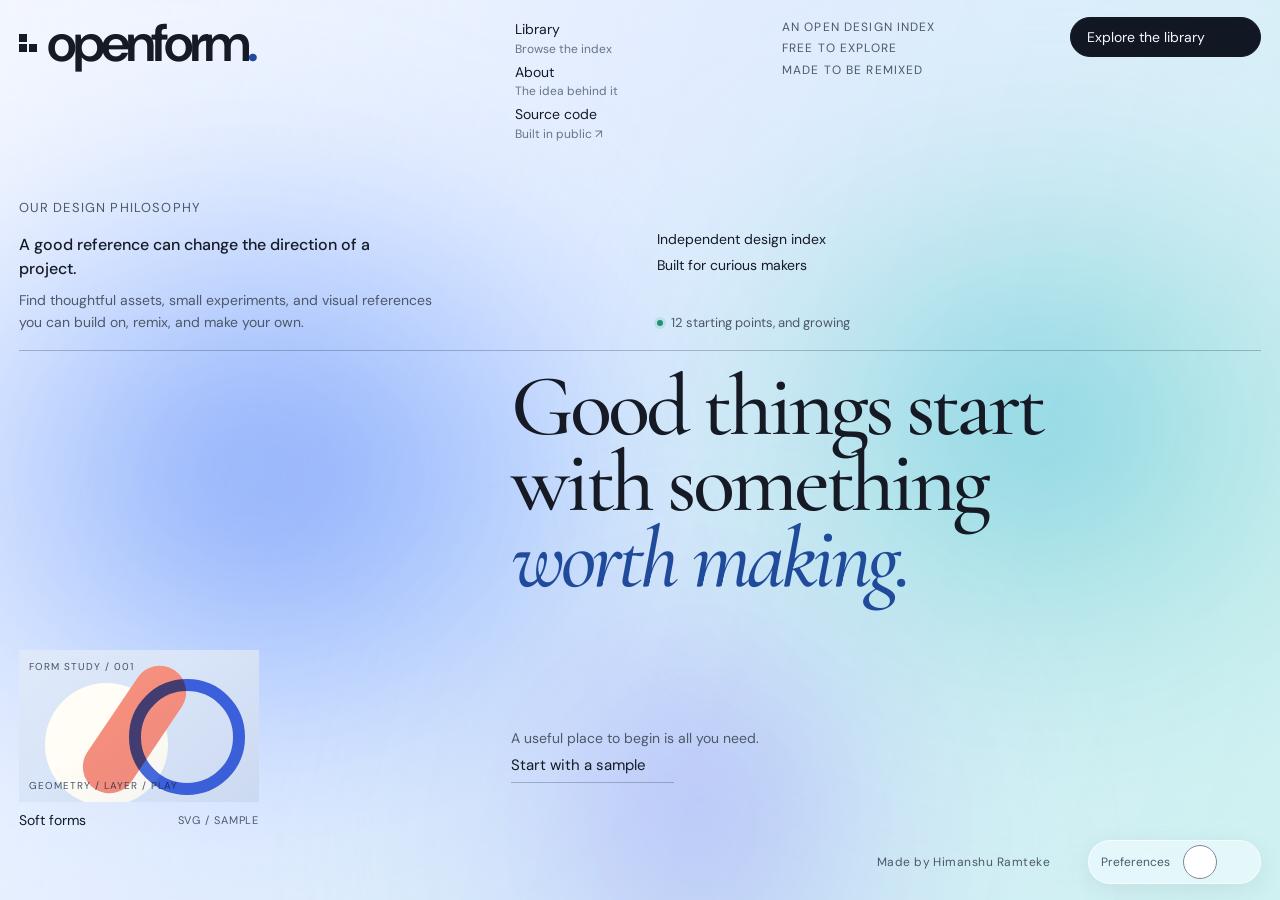
==== commit ed7b19a1: "Refine homepage alignment, typography and rotating preview" ====
--- a/index.html
+++ b/index.html
@@ -6,7 +6,7 @@
 <title>Openform — A place to start something</title>
 <link rel="preconnect" href="https://fonts.googleapis.com"><link rel="preconnect" href="https://fonts.gstatic.com" crossorigin>
 <link href="https://fonts.googleapis.com/css2?family=Cormorant+Garamond:ital,wght@0,400;0,500;0,600;1,400;1,500;1,600&family=DM+Sans:wght@400;500;600;700&display=swap" rel="stylesheet">
-<link rel="stylesheet" href="styles.css?v=20261012-5"><script src="app.js?v=20261012-3" defer></script>
+<link rel="stylesheet" href="styles.css?v=20261012-6"><script src="app.js?v=20261012-4" defer></script>
 </head>
 <body class="home-page">
 <a class="skip-link" href="#main-content">Skip to main content</a>
@@ -34,21 +34,25 @@
   <section class="landing-intro" id="about" aria-labelledby="landing-about-title">
     <div class="landing-philosophy">
       <p class="landing-eyebrow" id="landing-about-title">OUR DESIGN PHILOSOPHY</p>
-      <p class="landing-philosophy-lead">Good work often starts with a useful little thing.</p>
-      <p class="landing-philosophy-copy">Openform brings together visual resources and experiments that help ideas get moving.</p>
+      <p class="landing-philosophy-lead">A good reference can change the direction of a project.</p>
+      <p class="landing-philosophy-copy">Find thoughtful assets, small experiments, and visual references you can build on, remix, and make your own.</p>
     </div>
     <div class="landing-facts"><p>Independent design index</p><p>Built for curious makers</p><p class="landing-status"><span aria-hidden="true"></span> 12 starting points, and growing</p></div>
-    <span class="landing-signal" aria-hidden="true"></span>
   </section>
   <div class="landing-rule" aria-hidden="true"></div>
   <div class="landing-stage">
-    <a class="landing-preview" href="library.html?resource=soft-forms" aria-label="Open the Soft forms sample">
-      <div class="landing-preview-art" aria-hidden="true"><span class="landing-preview-kicker">FORM STUDY / 001</span><span class="landing-shape landing-shape-disc"></span><span class="landing-shape landing-shape-cut"></span><span class="landing-shape landing-shape-ring"></span><span class="landing-preview-caption">GEOMETRY / LAYER / PLAY</span><span class="landing-preview-arrow"><span class="mi mi-arrow-up-right" aria-hidden="true"></span></span></div>
-      <span class="landing-preview-meta"><span>Soft forms</span><span>SVG / SAMPLE</span></span>
+    <a class="landing-preview" id="landingPreview" href="library.html" aria-label="Explore the Soft forms sample">
+      <div class="landing-preview-art scene-soft" id="landingPreviewArt" aria-hidden="true">
+        <span class="landing-preview-kicker">FORM STUDY / 001</span>
+        <span class="landing-shape landing-shape-disc"></span><span class="landing-shape landing-shape-cut"></span><span class="landing-shape landing-shape-ring"></span>
+        <span class="landing-preview-caption">GEOMETRY / LAYER / PLAY</span>
+        <span class="landing-preview-arrow"><span class="mi mi-arrow-up-right" aria-hidden="true"></span></span>
+      </div>
+      <span class="landing-preview-meta"><span id="landingPreviewTitle">Soft forms</span><span id="landingPreviewFormat">SVG / SAMPLE</span></span>
     </a>
     <div class="landing-statement">
       <h1 id="landing-title">Good things start<br>with something<br><span>worth making.</span></h1>
-      <div class="landing-project-link"><p>A useful place to begin is all you need.</p><a href="library.html?resource=soft-forms">Start with a sample <span class="mi mi-arrow-up-right" aria-hidden="true"></span></a></div>
+      <div class="landing-project-link"><p>A useful place to begin is all you need.</p><a href="library.html">Start with a sample <span class="mi mi-arrow-up-right" aria-hidden="true"></span></a></div>
     </div>
   </div>
   <div class="landing-footer">
--- a/styles.css
+++ b/styles.css
@@ -1233,3 +1233,103 @@
   body.home-page .landing-gradient-base,body.home-page .landing-orb{animation:none!important}
 }
 @media(forced-colors:active){.landing-gradient-embed{display:none!important}}
+
+
+/* Homepage annotated refinement: align the nav with the headline's left edge. */
+@media(min-width:761px){
+  .landing-header{grid-template-columns:minmax(0,38%) minmax(100px,19.5%) minmax(0,1fr) max-content;gap:clamp(16px,1.9vw,30px)}
+  .landing-nav{min-width:0}
+  .landing-intro{grid-template-columns:minmax(0,.95fr) minmax(0,1fr);gap:clamp(20px,5vw,100px)}
+  .landing-facts{padding-top:30px}
+}
+.landing-signal{display:none!important}
+.landing-philosophy-lead{max-width:36ch}
+.landing-philosophy-copy{max-width:47ch}
+.landing-credit{margin-left:auto}
+.landing-footer{justify-content:flex-end}
+.landing-preview-art{transition:opacity .22s ease,transform .22s ease,box-shadow .22s ease}
+.landing-preview-art.is-changing{opacity:0;transform:scale(.985)}
+.landing-preview-art.scene-soft{background:#d9e5f8}
+.landing-preview-art.scene-paper{background:#dcd6f7}
+.landing-paper-disc{left:8%;top:15%;width:58%;aspect-ratio:1;border-radius:50%;background:#d5f58e}
+.landing-paper-arch{right:8%;top:13%;width:34%;height:80%;border-radius:55% 55% 0 0;background:#f58e7d}
+.landing-paper-cut{left:37%;top:19%;width:34%;height:67%;background:#466be4;transform:rotate(35deg)}
+.landing-paper-pearl{right:13%;top:20%;width:8%;aspect-ratio:1;border-radius:50%;background:#fffdf5}
+.landing-preview-art.scene-orbit{background:#17213b}
+.landing-orbit-ring{position:absolute;display:block;left:24%;top:12%;width:52%;height:76%;border:1.5px solid #b7e2ee;border-radius:50%}
+.landing-orbit-ring.orbit-one{transform:rotate(0deg)}
+.landing-orbit-ring.orbit-two{transform:rotate(58deg)}
+.landing-orbit-ring.orbit-three{transform:rotate(-58deg)}
+.landing-orbit-center{position:absolute;left:41%;top:35%;width:18%;aspect-ratio:1;border-radius:50%;background:#5572e9}
+.landing-orbit-core{position:absolute;left:46%;top:44%;width:8%;aspect-ratio:1;border-radius:50%;background:#d5f58e}
+.landing-orbit-satellite{position:absolute;left:72%;top:24%;width:5%;aspect-ratio:1;border-radius:50%;background:#ff8977}
+.landing-preview-art.scene-type{display:flex;align-items:center;justify-content:center;background:#dcd6f7}
+.landing-type-specimen{color:#f7f3ff;font:500 88px/.9 var(--serif);letter-spacing:-.065em}
+.landing-type-specimen span{color:#466be4;font-style:italic}
+.landing-type-ruler{position:absolute;left:12%;right:12%;bottom:24%;height:1px;background:rgba(31,49,77,.25)}
+.landing-preview-art.scene-ui{display:flex;align-items:center;justify-content:center;background:#d9e5f8}
+.landing-ui-window{position:absolute;inset:13% 10%;display:flex;flex-direction:column;align-items:flex-start;padding:9% 9%;background:#fffdf7;color:#171a22;box-shadow:0 5px 16px rgba(32,52,88,.1)}
+.landing-ui-dots{display:flex;gap:4px;margin-bottom:11%}
+.landing-ui-dots i{width:4px;height:4px;border-radius:50%;background:#ff8977}
+.landing-ui-dots i:nth-child(2){background:#d5f58e}.landing-ui-dots i:nth-child(3){background:#466be4}
+.landing-ui-overline{margin-bottom:7px;color:#777c86;font-size:8px;letter-spacing:.08em}
+.landing-ui-window strong{font:500 30px/.9 var(--sans);letter-spacing:-.06em}
+.landing-ui-action{margin-top:auto;padding:5px 8px;background:#151a24;color:#fff;font-size:9px}
+.landing-preview-art.scene-lines{background:#17213b}
+.landing-motion-line{position:absolute;left:-16%;width:132%;height:1.5px;border-radius:100%;background:#9bd6e7;transform-origin:center}
+.landing-motion-line.line-one{top:24%;transform:rotate(17deg)}
+.landing-motion-line.line-two{top:34%;transform:rotate(-10deg);background:#ff9d86}
+.landing-motion-line.line-three{top:44%;transform:rotate(7deg);background:#d6dcff}
+.landing-motion-line.line-four{top:55%;transform:rotate(-19deg);background:#95c6dc}
+.landing-motion-line.line-five{top:65%;transform:rotate(12deg);background:#a59dff}
+.landing-motion-line.line-six{top:76%;transform:rotate(-4deg);background:#e0f7d5}
+.landing-preview-art.scene-orbit .landing-preview-kicker,.landing-preview-art.scene-lines .landing-preview-kicker,.landing-preview-art.scene-orbit .landing-preview-caption,.landing-preview-art.scene-lines .landing-preview-caption{color:rgba(248,250,255,.78)}
+.landing-preview-art.scene-type .landing-preview-kicker,.landing-preview-art.scene-type .landing-preview-caption{color:rgba(24,35,58,.78)}
+.landing-preview-art.scene-ui .landing-preview-kicker,.landing-preview-art.scene-ui .landing-preview-caption{color:#5b6370}
+
+/* Keep Cormorant Garamond for display typography and DM Sans for interface text. Raise visible homepage type sizes by 2px. */
+.landing-wordmark{font-size:clamp(34px,calc(4vw + 2px),56px)}
+.landing-nav a{font-size:14px}
+.landing-nav a small{font-size:12px}
+.landing-header-note{font-size:12px}
+.landing-contact{font-size:14px}
+.landing-eyebrow{font-size:13px}
+.landing-philosophy-lead{font-size:16px}
+.landing-philosophy-copy{font-size:14px}
+.landing-facts{font-size:14px}
+.landing-status{font-size:13px}
+.landing-statement h1{font-family:var(--serif);font-size:clamp(52px,calc(6.65vw + 2px),104px);line-height:.87;letter-spacing:-.045em;font-weight:500}
+.landing-statement h1 span{font-family:var(--serif);font-style:italic;color:var(--landing-accent);opacity:1}
+.landing-project-link p{font-size:14px}
+.landing-project-link a{font-size:15px}
+.landing-preview-kicker,.landing-preview-caption{font-size:10px}
+.landing-preview-meta{font-size:14px}
+.landing-preview-meta span:last-child{font-size:11px}
+.landing-credit{font-size:12px}
+.landing-preferences-label{font-size:12px}
+@media(max-width:1050px){
+  .landing-wordmark{font-size:clamp(33px,calc(3.6vw + 2px),46px)}
+  .landing-nav a{font-size:14px}.landing-nav a small{font-size:11px}
+  .landing-header-note{font-size:11px}
+  .landing-statement h1{font-size:clamp(52px,calc(6.5vw + 2px),84px)}
+}
+@media(max-width:760px){
+  .landing-wordmark{font-size:clamp(32px,calc(7.8vw + 2px),44px)}
+  .landing-nav a{font-size:14px}.landing-contact{font-size:13px}
+  .landing-eyebrow{font-size:12px}
+  .landing-philosophy-lead{font-size:16px}.landing-philosophy-copy{font-size:14px}
+  .landing-facts{font-size:13px}.landing-status{font-size:12px}
+  .landing-statement h1{font-size:clamp(47px,calc(10.7vw + 2px),75px)}
+  .landing-project-link p{font-size:13px}.landing-project-link a{font-size:15px}
+  .landing-preview-kicker,.landing-preview-caption{font-size:9px}
+  .landing-preview-meta{font-size:13px}.landing-preview-meta span:last-child{font-size:10px}
+  .landing-credit{font-size:11px}.landing-preferences-label{font-size:11px}
+}
+@media(max-width:420px){
+  .landing-contact{font-size:12px}
+  .landing-statement h1{font-size:clamp(44px,calc(10.7vw + 2px),54px)}
+  .landing-project-link p{font-size:13px}
+  .landing-preview-kicker,.landing-preview-caption{font-size:9px}
+  .landing-preview-meta{font-size:13px}.landing-credit{font-size:11px}
+}
+@media(prefers-reduced-motion:reduce){.landing-preview-art,.landing-shape,.landing-preview-arrow{transition:none!important}}
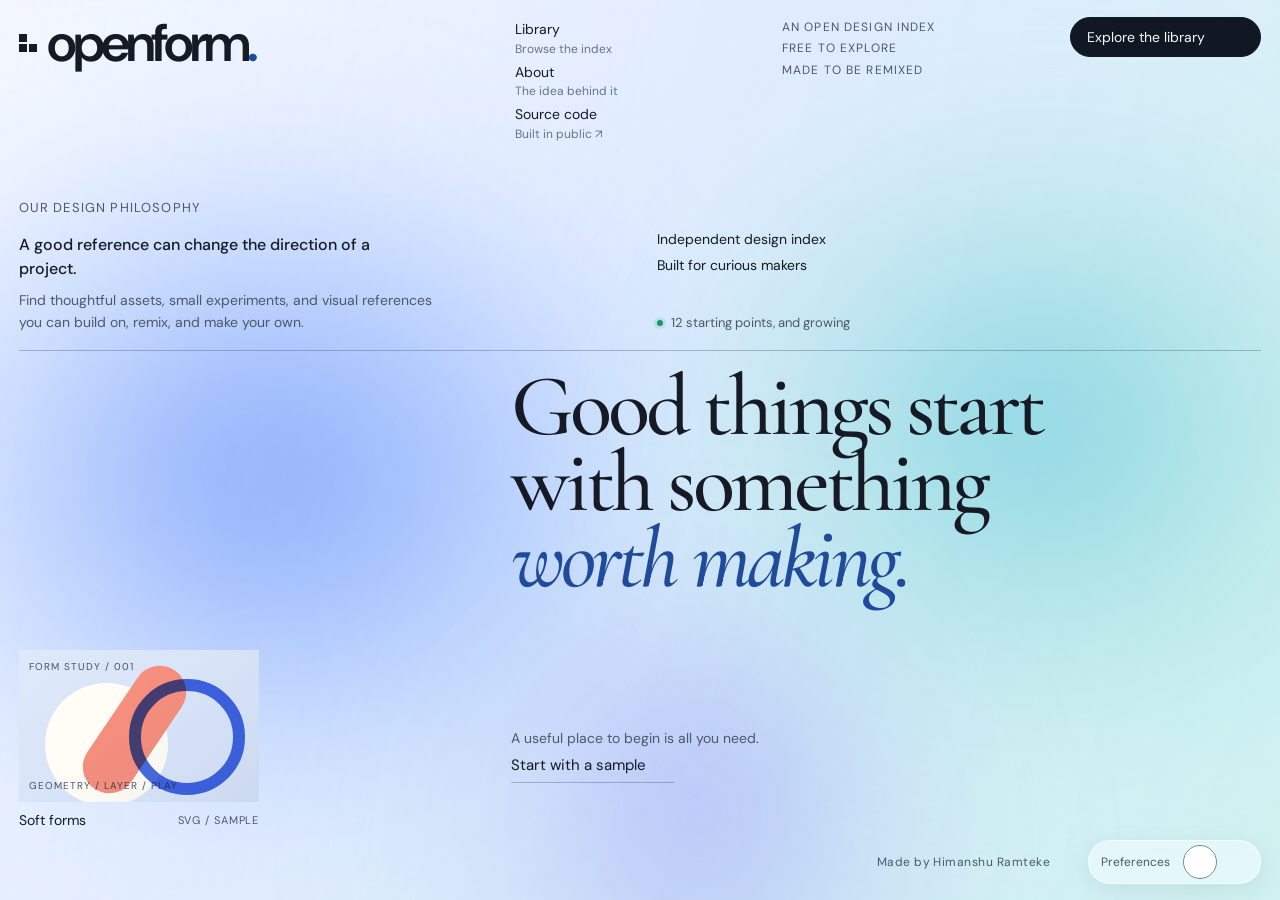
==== commit 52600456: "Keep homepage type scaling consistent on smaller screens" ====
--- a/index.html
+++ b/index.html
@@ -6,7 +6,7 @@
 <title>Openform — A place to start something</title>
 <link rel="preconnect" href="https://fonts.googleapis.com"><link rel="preconnect" href="https://fonts.gstatic.com" crossorigin>
 <link href="https://fonts.googleapis.com/css2?family=Cormorant+Garamond:ital,wght@0,400;0,500;0,600;1,400;1,500;1,600&family=DM+Sans:wght@400;500;600;700&display=swap" rel="stylesheet">
-<link rel="stylesheet" href="styles.css?v=20261012-6"><script src="app.js?v=20261012-4" defer></script>
+<link rel="stylesheet" href="styles.css?v=20261012-7"><script src="app.js?v=20261012-4" defer></script>
 </head>
 <body class="home-page">
 <a class="skip-link" href="#main-content">Skip to main content</a>
--- a/styles.css
+++ b/styles.css
@@ -1333,3 +1333,12 @@
   .landing-preview-meta{font-size:13px}.landing-credit{font-size:11px}
 }
 @media(prefers-reduced-motion:reduce){.landing-preview-art,.landing-shape,.landing-preview-arrow{transition:none!important}}
+
+/* Keep the 2px typography increase consistent on small screens and inside carousel labels. */
+@media(max-width:760px){
+  .landing-preview-kicker,.landing-preview-caption{font-size:10px}
+  .landing-preview-meta span:last-child{font-size:11px}
+}
+.landing-ui-overline{font-size:10px}
+.landing-ui-action{font-size:11px}
+.landing-ui-window strong{font-size:32px}
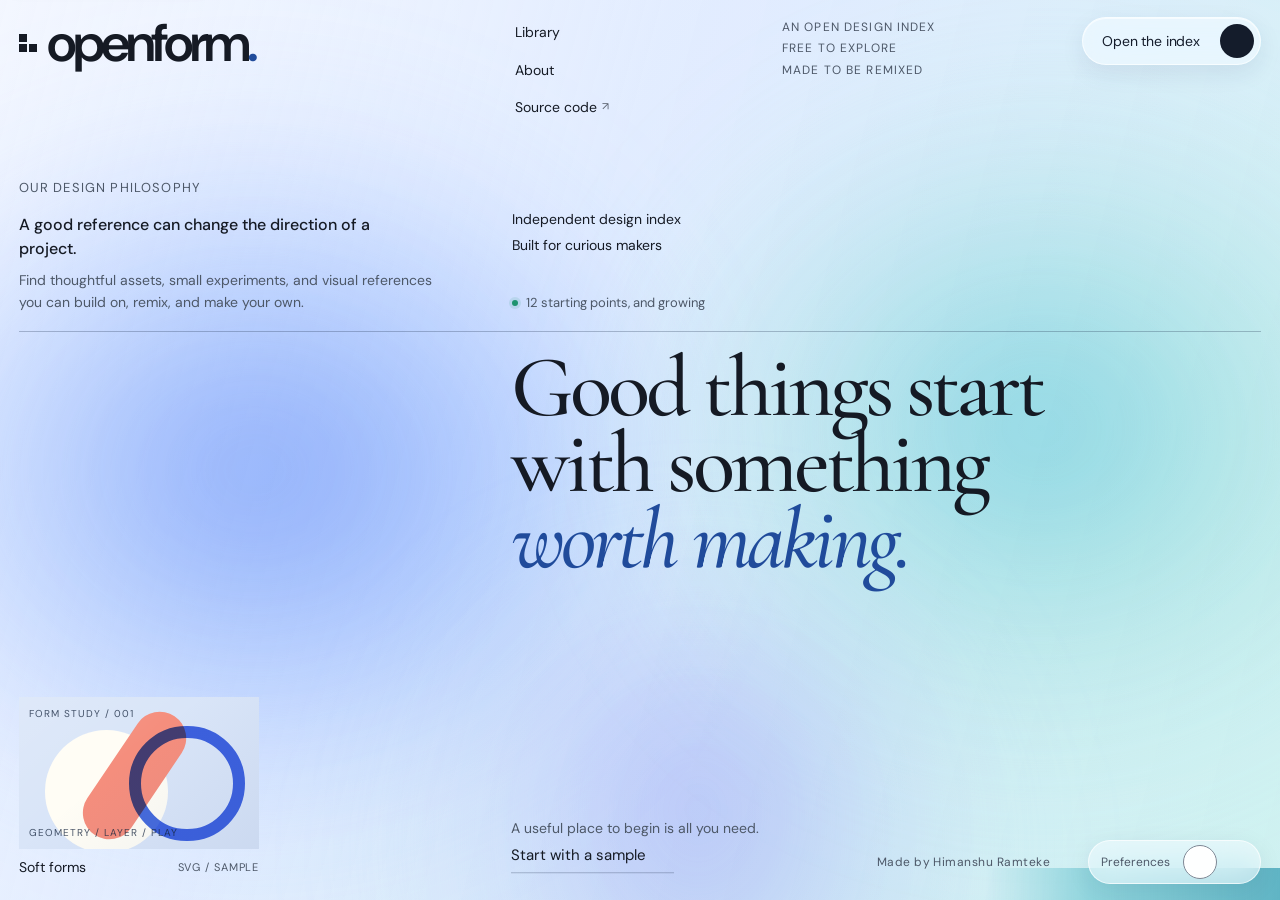
==== commit 39030826: "Refine homepage nav, CTA, alignment and footer overlap" ====
--- a/index.html
+++ b/index.html
@@ -6,7 +6,7 @@
 <title>Openform — A place to start something</title>
 <link rel="preconnect" href="https://fonts.googleapis.com"><link rel="preconnect" href="https://fonts.gstatic.com" crossorigin>
 <link href="https://fonts.googleapis.com/css2?family=Cormorant+Garamond:ital,wght@0,400;0,500;0,600;1,400;1,500;1,600&family=DM+Sans:wght@400;500;600;700&display=swap" rel="stylesheet">
-<link rel="stylesheet" href="styles.css?v=20261012-7"><script src="app.js?v=20261012-4" defer></script>
+<link rel="stylesheet" href="styles.css?v=20261012-8"><script src="app.js?v=20261012-4" defer></script>
 </head>
 <body class="home-page">
 <a class="skip-link" href="#main-content">Skip to main content</a>
@@ -18,18 +18,19 @@
     <span class="landing-orb landing-orb-two"></span>
     <span class="landing-orb landing-orb-three"></span>
     <iframe id="heroGradientEmbed" class="landing-gradient-embed" title="Animated Openform gradient background" src="https://backgrounds.supply/gradient-lab/embed#s=[base64]" data-light-src="https://backgrounds.supply/gradient-lab/embed#s=[base64]" data-dark-src="https://backgrounds.supply/gradient-lab/embed#s=[base64]" loading="eager" tabindex="-1" aria-hidden="true" allow="fullscreen" referrerpolicy="strict-origin-when-cross-origin"></iframe>
+    <div class="landing-watermark-mask" aria-hidden="true"></div>
     <div class="landing-gradient-wash"></div>
     <div class="landing-grain"></div>
   </div>
   <header class="landing-header">
     <a class="landing-wordmark" href="index.html" aria-label="Openform home"><span class="landing-brand-mark" aria-hidden="true"><i></i><i></i><i></i></span><span>openform<span class="landing-wordmark-dot">.</span></span></a>
     <nav class="landing-nav" aria-label="Main navigation">
-      <a href="library.html"><span>Library</span><small>Browse the index</small></a>
-      <a href="#about"><span>About</span><small>The idea behind it</small></a>
-      <a href="https://github.com/himanshuramteke-sys/openform-preview" target="_blank" rel="noopener noreferrer"><span>Source code</span><small>Built in public ↗</small></a>
+      <a href="library.html"><span>Library</span></a>
+      <a href="#about"><span>About</span></a>
+      <a href="https://github.com/himanshuramteke-sys/openform-preview" target="_blank" rel="noopener noreferrer"><span>Source code <i aria-hidden="true">↗</i></span></a>
     </nav>
     <div class="landing-header-note" aria-label="Openform principles"><span>AN OPEN DESIGN INDEX</span><span>FREE TO EXPLORE</span><span>MADE TO BE REMIXED</span></div>
-    <a class="landing-contact" href="library.html">Explore the library <span class="mi mi-arrow-up-right" aria-hidden="true"></span></a>
+    <a class="landing-contact" href="library.html"><span class="landing-contact-label">Open the index</span><span class="landing-contact-icon" aria-hidden="true"><span class="mi mi-arrow-up-right"></span></span></a>
   </header>
   <section class="landing-intro" id="about" aria-labelledby="landing-about-title">
     <div class="landing-philosophy">
--- a/styles.css
+++ b/styles.css
@@ -1342,3 +1342,130 @@
 .landing-ui-overline{font-size:10px}
 .landing-ui-action{font-size:11px}
 .landing-ui-window strong{font-size:32px}
+
+
+/* Homepage-only alignment and interaction polish from the annotated review. */
+@media(min-width:761px){
+  /* Make the information column begin on the same vertical axis as the main headline. */
+  body.home-page .landing-intro{
+    grid-template-columns:minmax(0,39.7%) minmax(0,1fr);
+    gap:0;
+  }
+  /* Bring the resource preview and supporting text down to the footer-control baseline. */
+  body.home-page .landing-statement{padding-bottom:0}
+  body.home-page .landing-project-link{transform:translateY(clamp(18px,4.8vh,46px))}
+  body.home-page .landing-preview{position:relative;top:clamp(24px,5.2vh,48px)}
+}
+body.home-page .landing-signal{display:none!important}
+
+/* Navigation is text-only. Hover draws a clean, short underline with a slight lift. */
+body.home-page .landing-nav{gap:9px;padding-top:2px}
+body.home-page .landing-nav a{
+  position:relative;
+  display:inline-flex;
+  width:max-content;
+  align-items:center;
+  padding:3px 0 5px;
+  overflow:visible;
+  font-size:14px;
+  line-height:1.45;
+  transform:none;
+  color:var(--landing-ink);
+  transition:color .22s ease,transform .28s cubic-bezier(.2,.8,.2,1);
+}
+body.home-page .landing-nav a::after{
+  content:"";
+  position:absolute;
+  left:0;
+  right:0;
+  bottom:0;
+  height:1px;
+  background:currentColor;
+  transform:scaleX(0);
+  transform-origin:left center;
+  transition:transform .28s cubic-bezier(.2,.8,.2,1);
+}
+body.home-page .landing-nav a span{display:inline-flex;align-items:center;gap:5px}
+body.home-page .landing-nav a span i{font-size:11px;font-style:normal;opacity:.65;transition:transform .22s ease,opacity .22s ease}
+body.home-page .landing-nav a:hover,
+body.home-page .landing-nav a:focus-visible{color:var(--landing-accent);transform:translateX(3px)}
+body.home-page .landing-nav a:hover::after,
+body.home-page .landing-nav a:focus-visible::after{transform:scaleX(1)}
+body.home-page .landing-nav a:hover span i,
+body.home-page .landing-nav a:focus-visible span i{transform:translate(2px,-2px);opacity:1}
+
+/* A more distinctive index CTA: restrained glass capsule with its own moving arrow disc. */
+body.home-page .landing-contact{
+  gap:clamp(15px,1.6vw,23px);
+  min-height:48px;
+  padding:5px 6px 5px 19px;
+  border:1px solid rgba(255,255,255,.64);
+  border-radius:999px;
+  background:rgba(248,251,255,.56);
+  color:#141c2b;
+  box-shadow:0 8px 25px rgba(22,42,76,.08),inset 0 1px 0 rgba(255,255,255,.6);
+  -webkit-backdrop-filter:blur(16px) saturate(140%);
+  backdrop-filter:blur(16px) saturate(140%);
+  transition:transform .24s cubic-bezier(.2,.8,.2,1),background .24s ease,border-color .24s ease,box-shadow .24s ease;
+}
+body.home-page .landing-contact-label{font-size:14px;line-height:1.2;letter-spacing:-.01em}
+body.home-page .landing-contact-icon{
+  display:grid;place-items:center;
+  width:34px;height:34px;flex:0 0 34px;
+  border:1px solid rgba(20,28,43,.16);
+  border-radius:50%;
+  background:#141c2b;color:#f7f9fc;
+  transition:transform .24s cubic-bezier(.2,.8,.2,1),background .24s ease,color .24s ease,border-color .24s ease;
+}
+body.home-page .landing-contact-icon .mi{font-size:17px;transition:transform .24s ease}
+body.home-page .landing-contact:hover{
+  transform:translateY(-2px);
+  border-color:rgba(255,255,255,.94);
+  background:rgba(255,255,255,.78);
+  box-shadow:0 12px 32px rgba(22,42,76,.15),inset 0 1px 0 rgba(255,255,255,.8);
+}
+body.home-page .landing-contact:hover .landing-contact-icon{
+  transform:rotate(-5deg);
+  background:#315fd5;border-color:#315fd5;
+}
+body.home-page .landing-contact:hover .landing-contact-icon .mi{transform:translate(2px,-2px)}
+body.home-page.dark .landing-contact{
+  border-color:rgba(208,225,255,.28);
+  background:rgba(12,20,35,.52);
+  color:#f4f6fb;
+  box-shadow:0 8px 25px rgba(0,0,0,.12),inset 0 1px 0 rgba(255,255,255,.08);
+}
+body.home-page.dark .landing-contact:hover{background:rgba(18,32,54,.77);border-color:rgba(208,225,255,.52)}
+body.home-page.dark .landing-contact-icon{background:#d3e4ff;border-color:#d3e4ff;color:#101725}
+body.home-page.dark .landing-contact:hover .landing-contact-icon{background:#6e8ff3;border-color:#6e8ff3;color:#fff}
+
+/* The embedded Gradient Lab badge is inside a cross-origin iframe, so mask only its footer corner. */
+body.home-page .landing-watermark-mask{
+  position:absolute;
+  z-index:4;
+  right:0;
+  bottom:0;
+  width:min(320px,23vw);
+  height:32px;
+  pointer-events:none;
+  background:linear-gradient(90deg,rgba(105,195,207,0) 0%,rgba(105,195,207,.64) 36%,rgba(91,177,194,.96) 100%);
+}
+body.home-page.dark .landing-watermark-mask{
+  background:linear-gradient(90deg,rgba(4,10,20,0) 0%,rgba(4,10,20,.69) 36%,rgba(4,10,20,.94) 100%);
+}
+@media(max-width:760px){
+  body.home-page .landing-watermark-mask{width:min(280px,58vw);height:27px}
+  body.home-page .landing-contact{min-height:42px;padding:4px 5px 4px 13px;gap:9px}
+  body.home-page .landing-contact-label{font-size:13px}
+  body.home-page .landing-contact-icon{width:30px;height:30px;flex-basis:30px}
+  body.home-page .landing-nav{gap:12px}
+  body.home-page .landing-nav a{font-size:14px}
+}
+@media(max-width:520px){
+  body.home-page .landing-watermark-mask{width:62vw;height:25px}
+  body.home-page .landing-contact{max-width:none}
+}
+@media(prefers-reduced-motion:reduce){
+  body.home-page .landing-nav a,body.home-page .landing-nav a::after,body.home-page .landing-nav a span i,
+  body.home-page .landing-contact,body.home-page .landing-contact-icon,body.home-page .landing-contact-icon .mi{transition:none!important}
+}
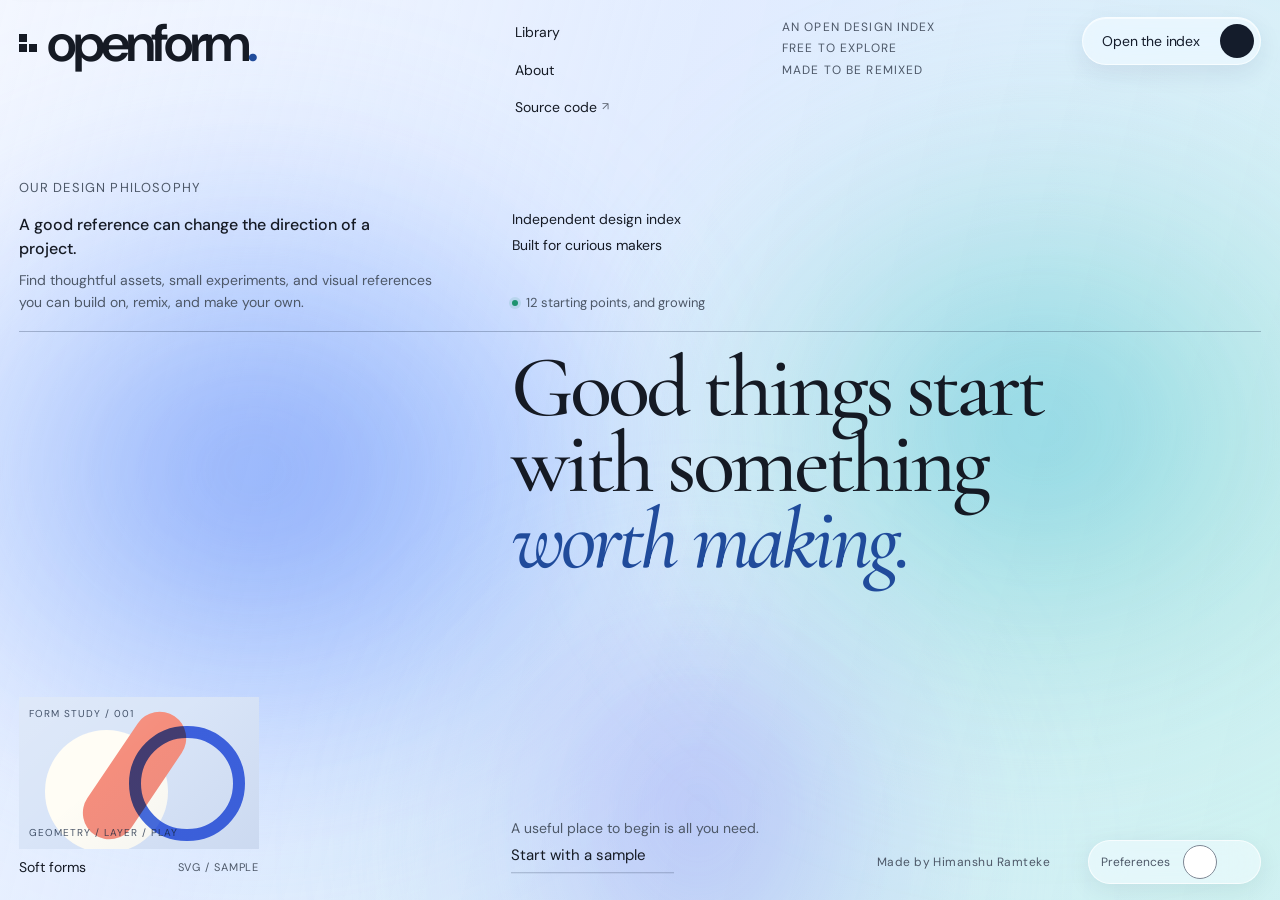
==== commit acdd9c1b: "Hide Gradient Lab corner attribution without adding a visible patch" ====
--- a/index.html
+++ b/index.html
@@ -6,7 +6,7 @@
 <title>Openform — A place to start something</title>
 <link rel="preconnect" href="https://fonts.googleapis.com"><link rel="preconnect" href="https://fonts.gstatic.com" crossorigin>
 <link href="https://fonts.googleapis.com/css2?family=Cormorant+Garamond:ital,wght@0,400;0,500;0,600;1,400;1,500;1,600&family=DM+Sans:wght@400;500;600;700&display=swap" rel="stylesheet">
-<link rel="stylesheet" href="styles.css?v=20261012-8"><script src="app.js?v=20261012-4" defer></script>
+<link rel="stylesheet" href="styles.css?v=20261012-9"><script src="app.js?v=20261012-4" defer></script>
 </head>
 <body class="home-page">
 <a class="skip-link" href="#main-content">Skip to main content</a>
@@ -18,7 +18,6 @@
     <span class="landing-orb landing-orb-two"></span>
     <span class="landing-orb landing-orb-three"></span>
     <iframe id="heroGradientEmbed" class="landing-gradient-embed" title="Animated Openform gradient background" src="https://backgrounds.supply/gradient-lab/embed#s=[base64]" data-light-src="https://backgrounds.supply/gradient-lab/embed#s=[base64]" data-dark-src="https://backgrounds.supply/gradient-lab/embed#s=[base64]" loading="eager" tabindex="-1" aria-hidden="true" allow="fullscreen" referrerpolicy="strict-origin-when-cross-origin"></iframe>
-    <div class="landing-watermark-mask" aria-hidden="true"></div>
     <div class="landing-gradient-wash"></div>
     <div class="landing-grain"></div>
   </div>
--- a/styles.css
+++ b/styles.css
@@ -1469,3 +1469,22 @@
   body.home-page .landing-nav a,body.home-page .landing-nav a::after,body.home-page .landing-nav a span i,
   body.home-page .landing-contact,body.home-page .landing-contact-icon,body.home-page .landing-contact-icon .mi{transition:none!important}
 }
+
+
+/* Remove the Gradient Lab attribution by softly revealing our own animated gradient beneath that corner. */
+body.home-page .landing-gradient-embed{
+  -webkit-mask-image:radial-gradient(ellipse 450px 56px at 100% 100%,transparent 0%,transparent 73%,#000 100%);
+  mask-image:radial-gradient(ellipse 450px 56px at 100% 100%,transparent 0%,transparent 73%,#000 100%);
+  -webkit-mask-repeat:no-repeat;
+  mask-repeat:no-repeat;
+}
+body.home-page .landing-watermark-mask{display:none!important}
+@media(max-width:760px){
+  body.home-page .landing-gradient-embed{
+    -webkit-mask-image:radial-gradient(ellipse 300px 42px at 100% 100%,transparent 0%,transparent 73%,#000 100%);
+    mask-image:radial-gradient(ellipse 300px 42px at 100% 100%,transparent 0%,transparent 73%,#000 100%);
+  }
+}
+@media(prefers-reduced-motion:reduce){
+  body.home-page .landing-gradient-embed{-webkit-mask-image:none;mask-image:none}
+}
